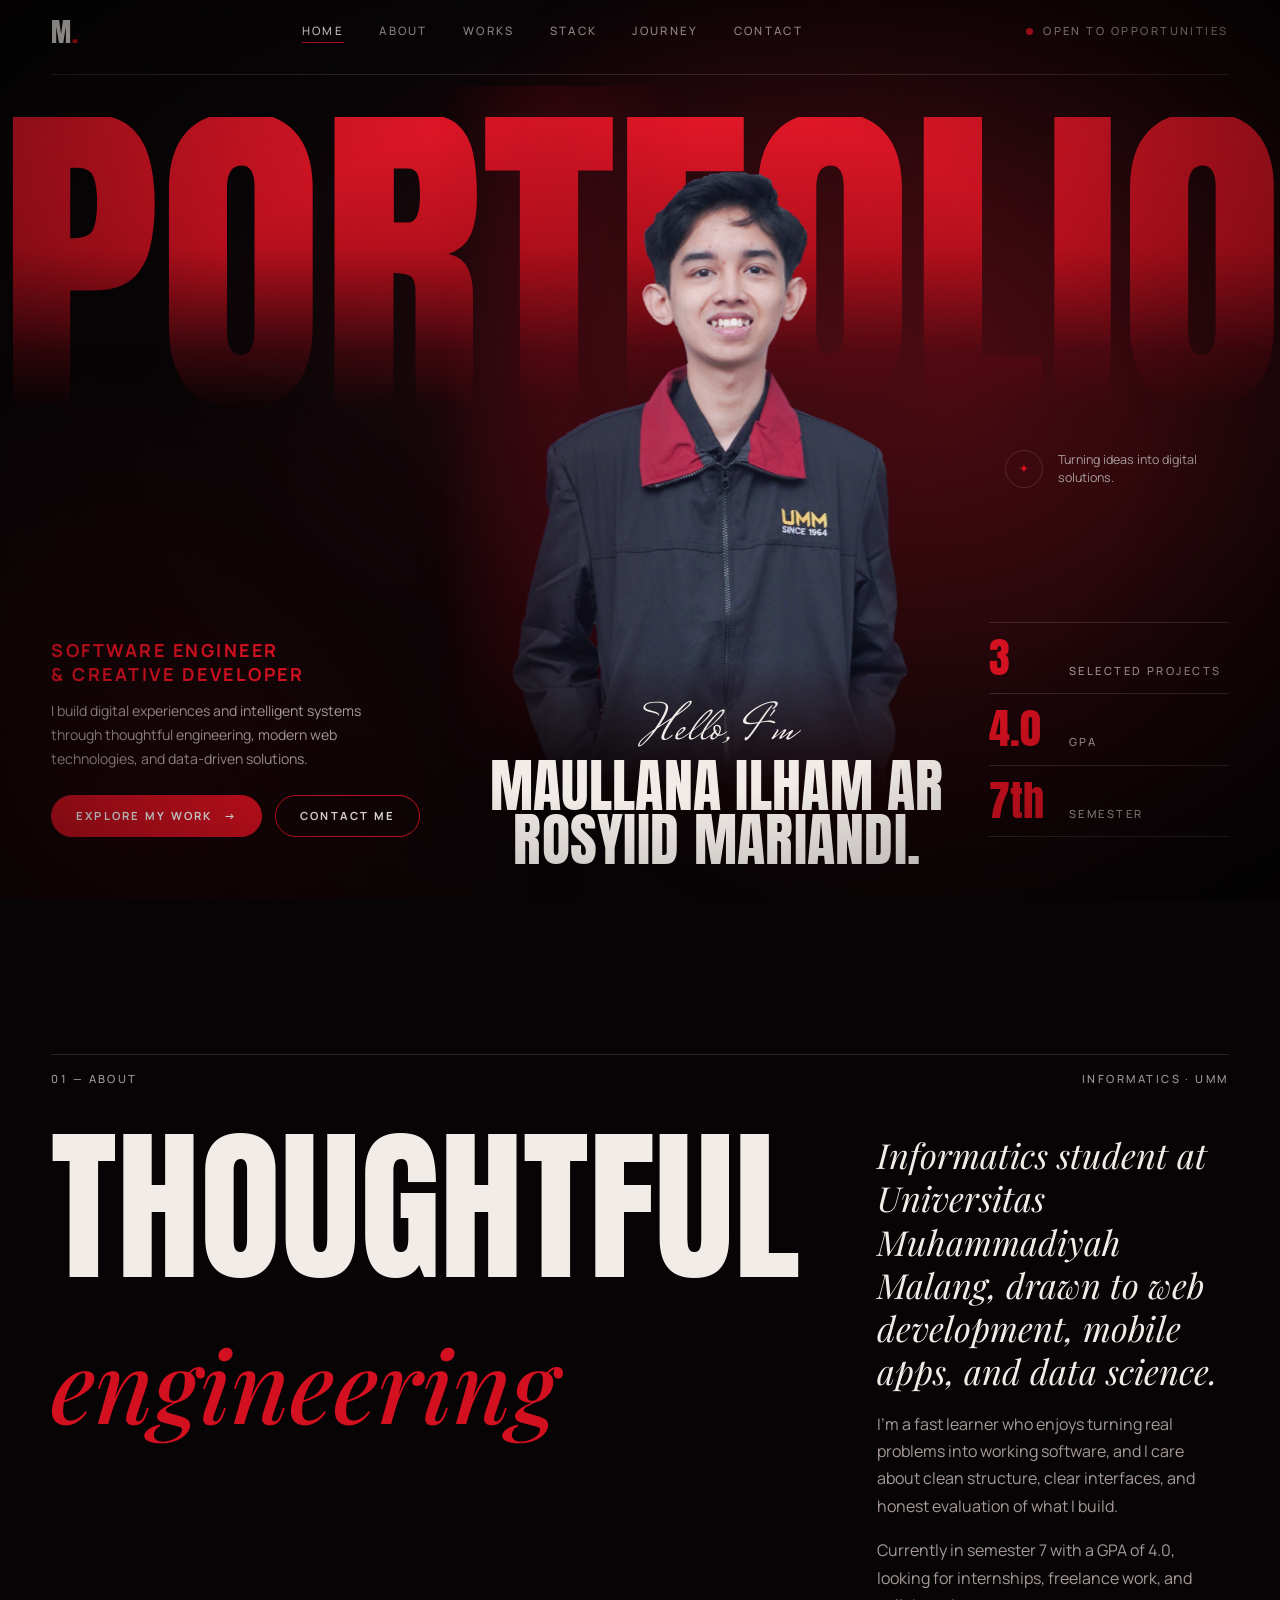
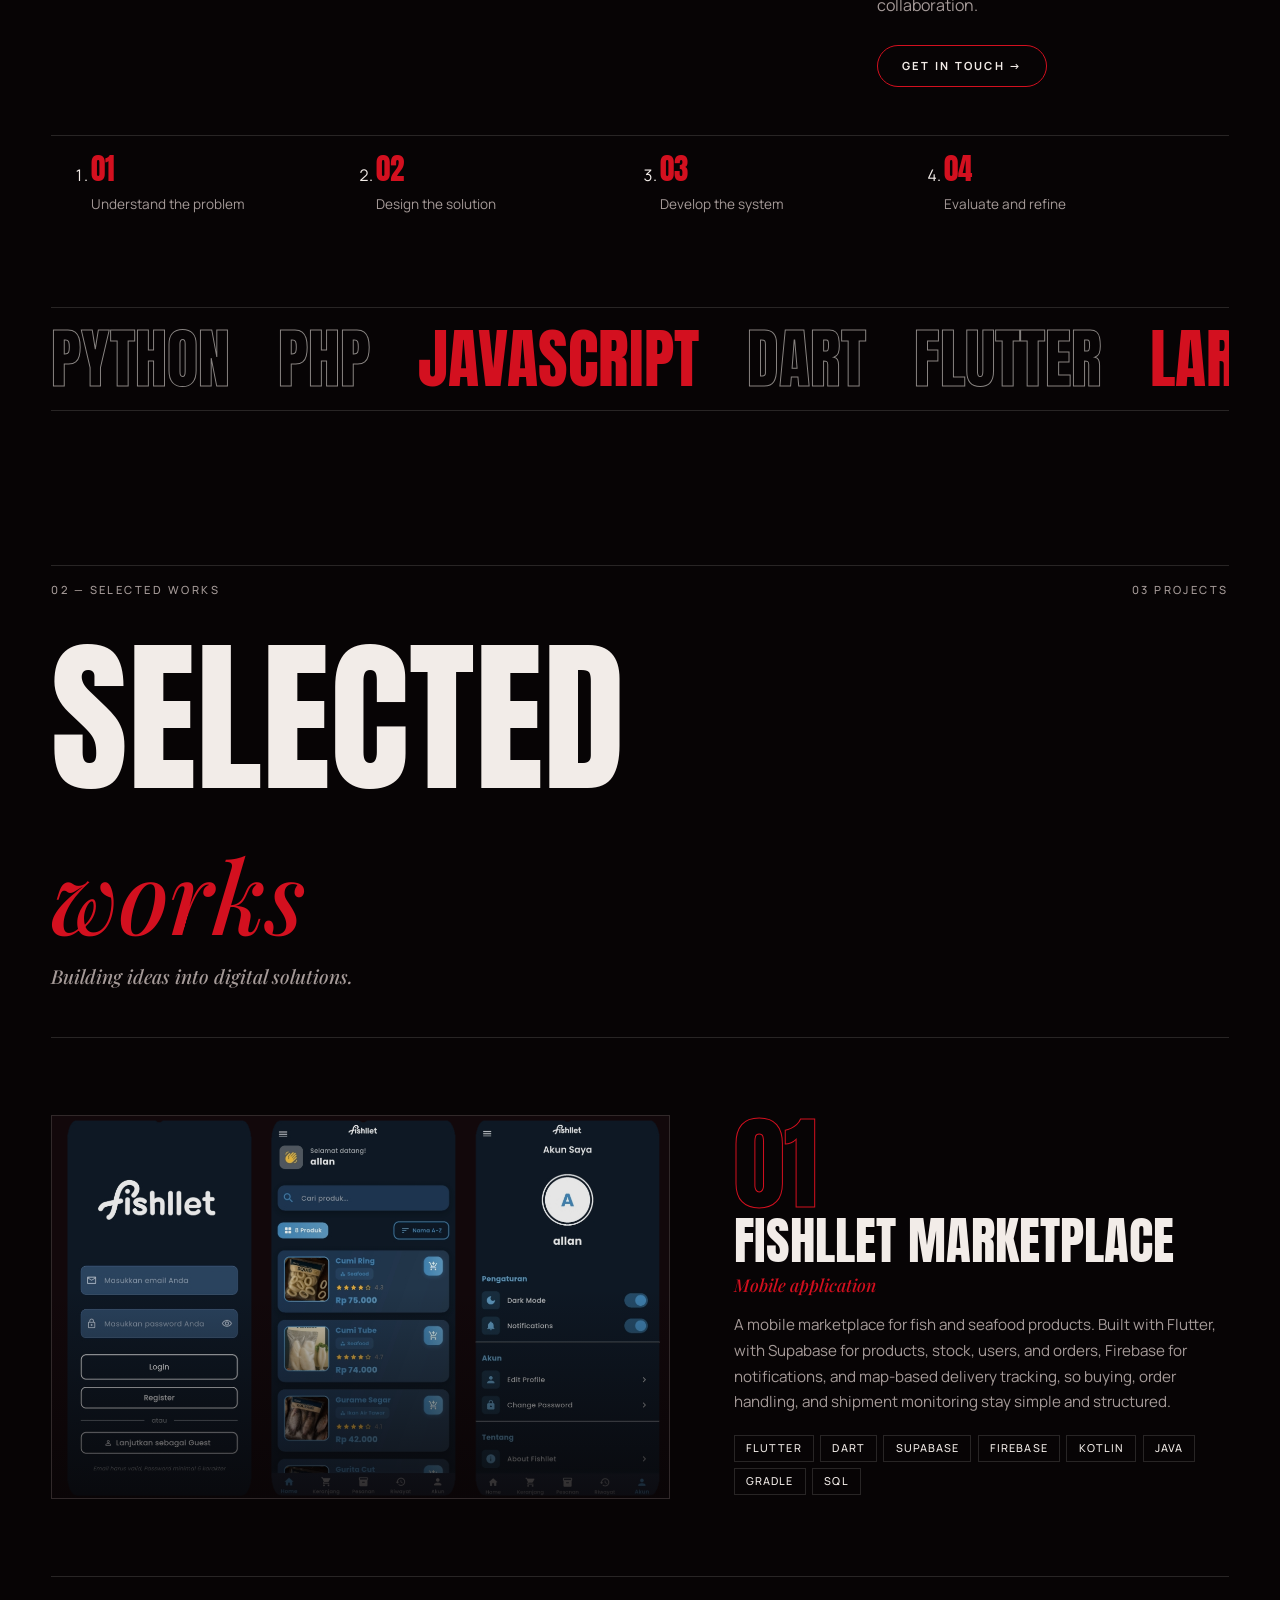
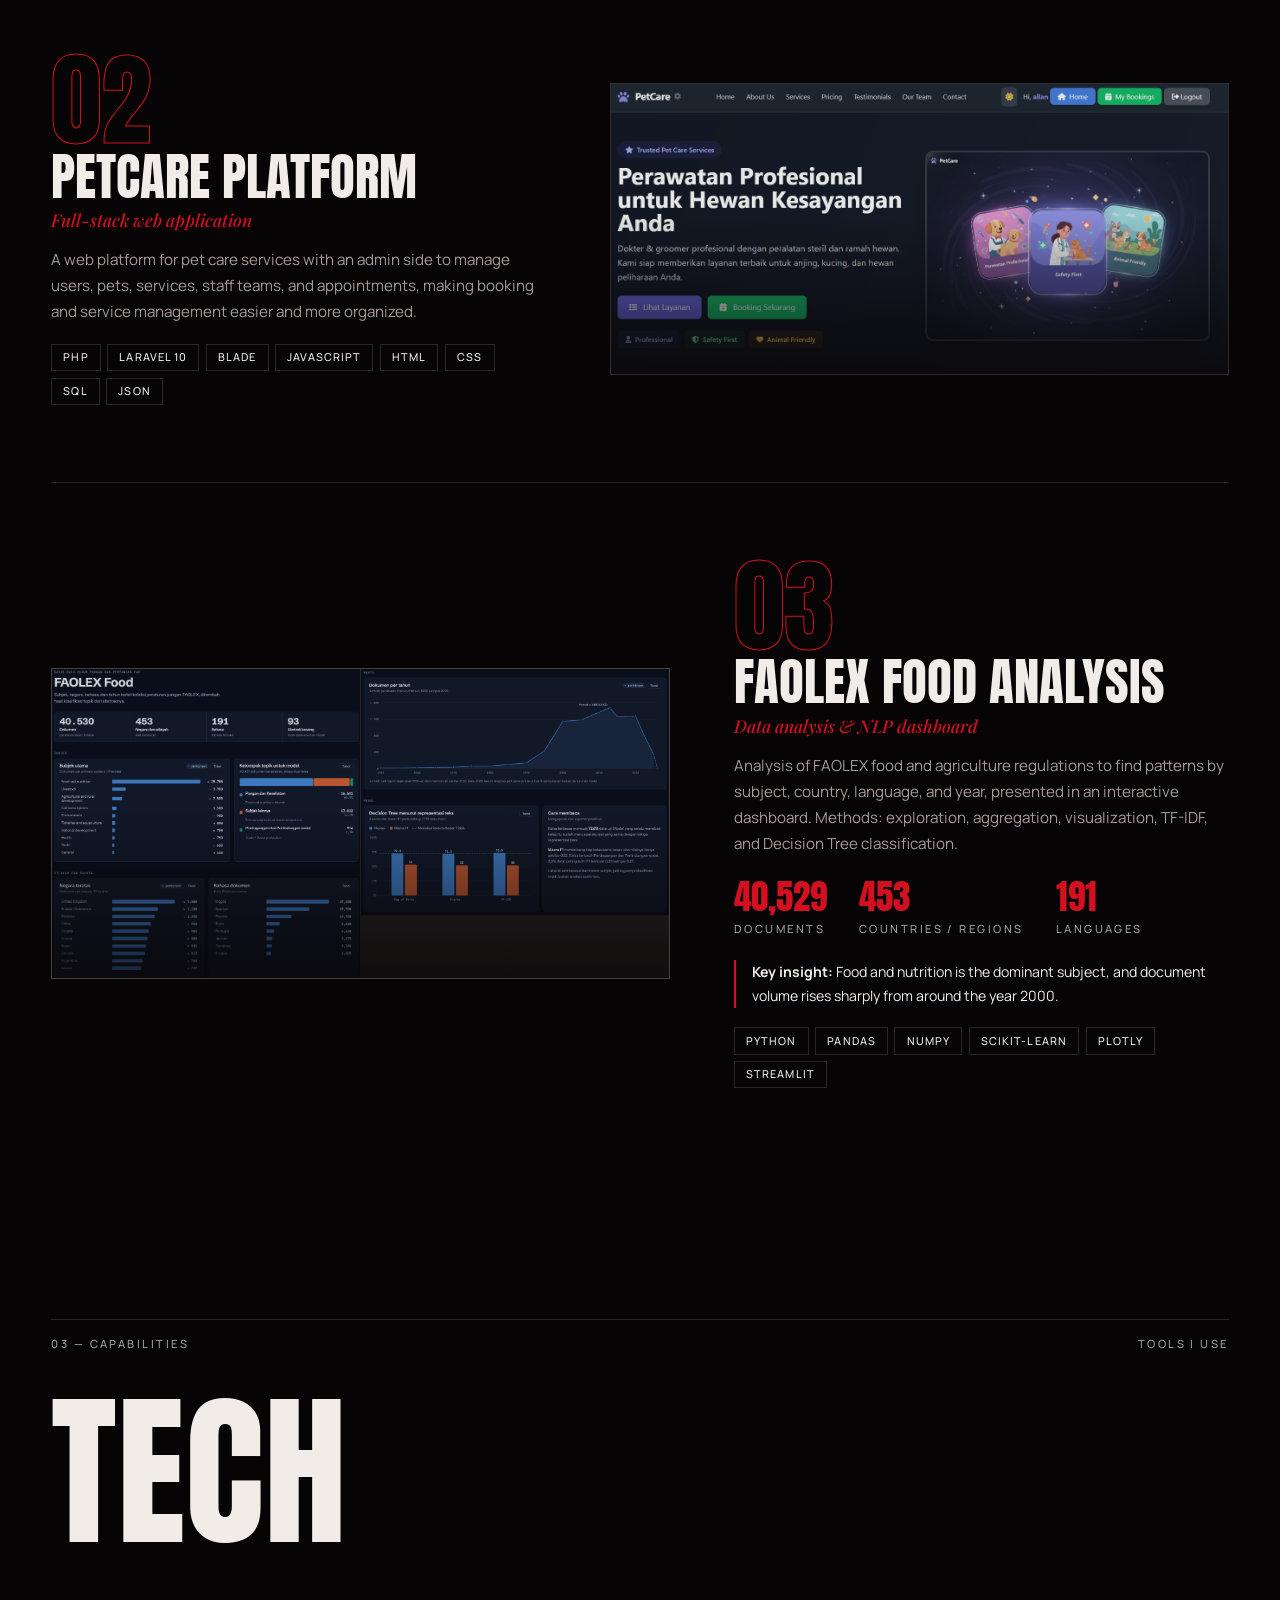
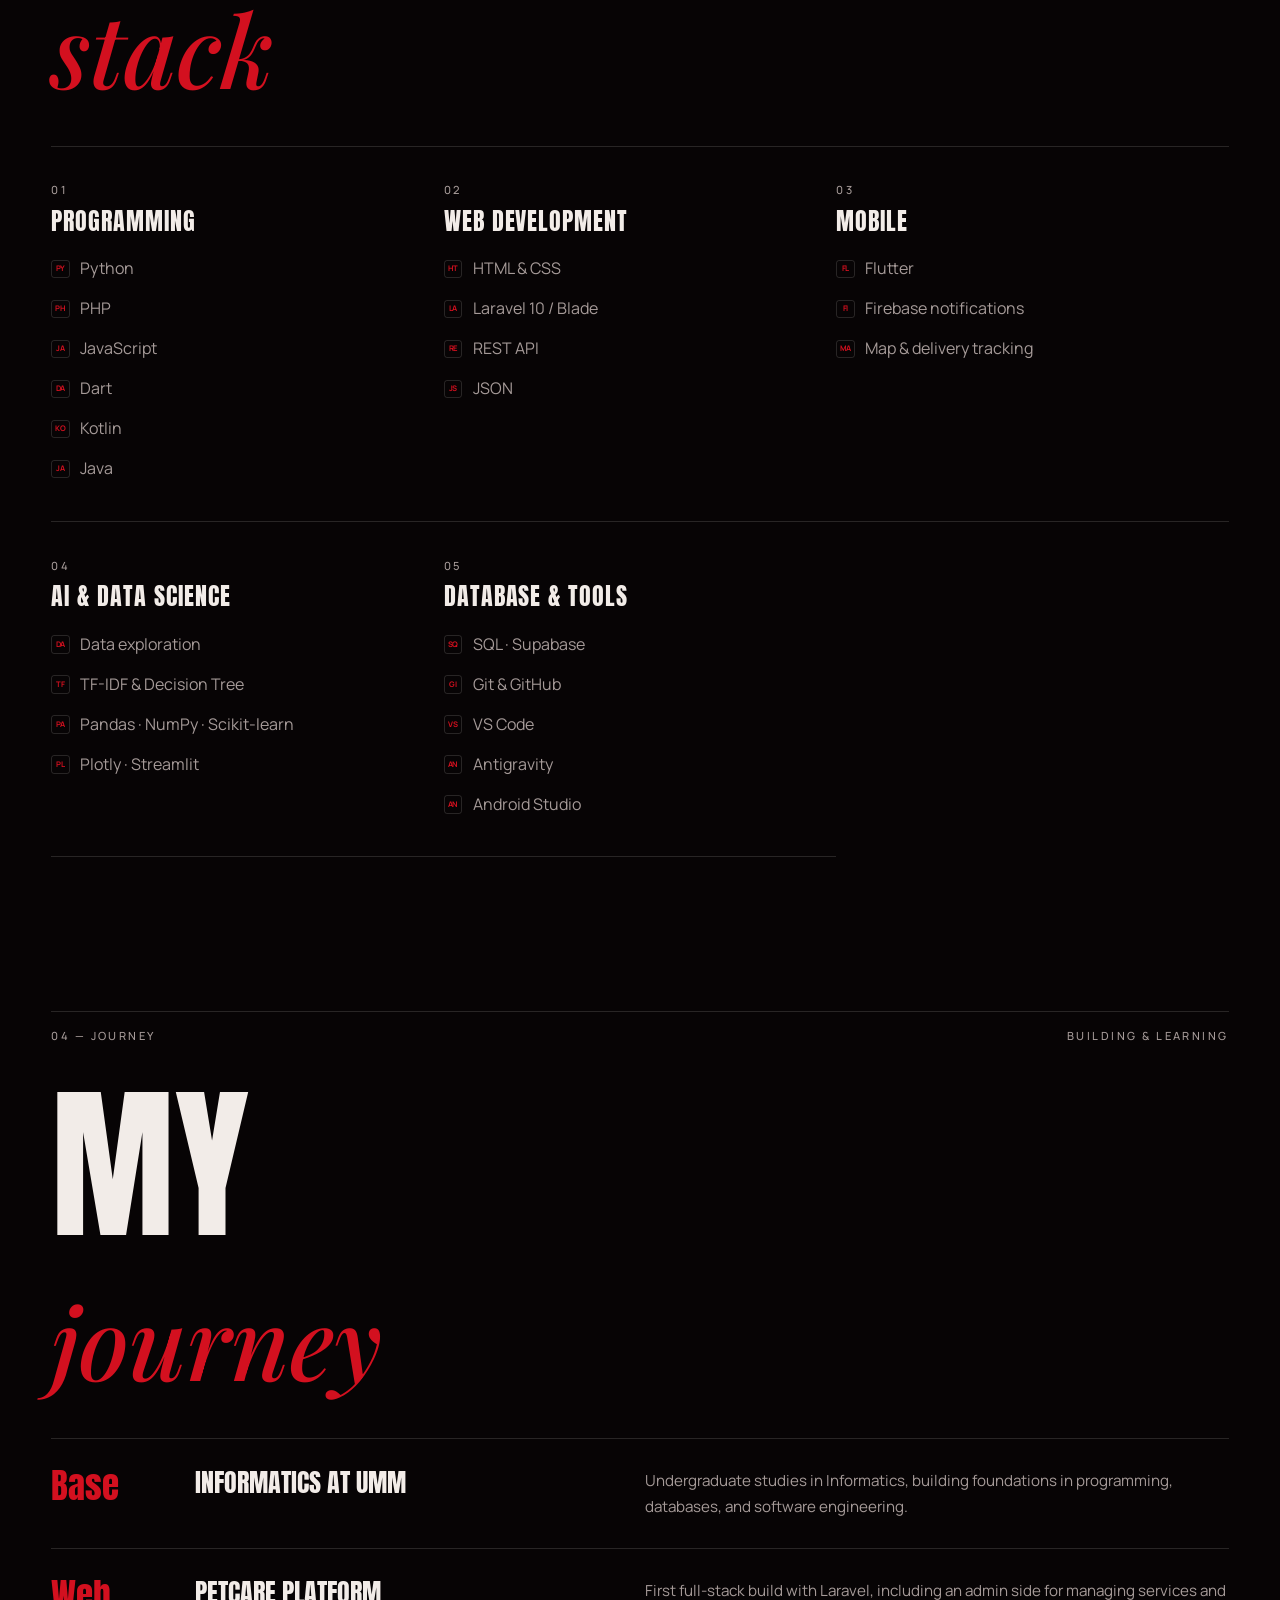
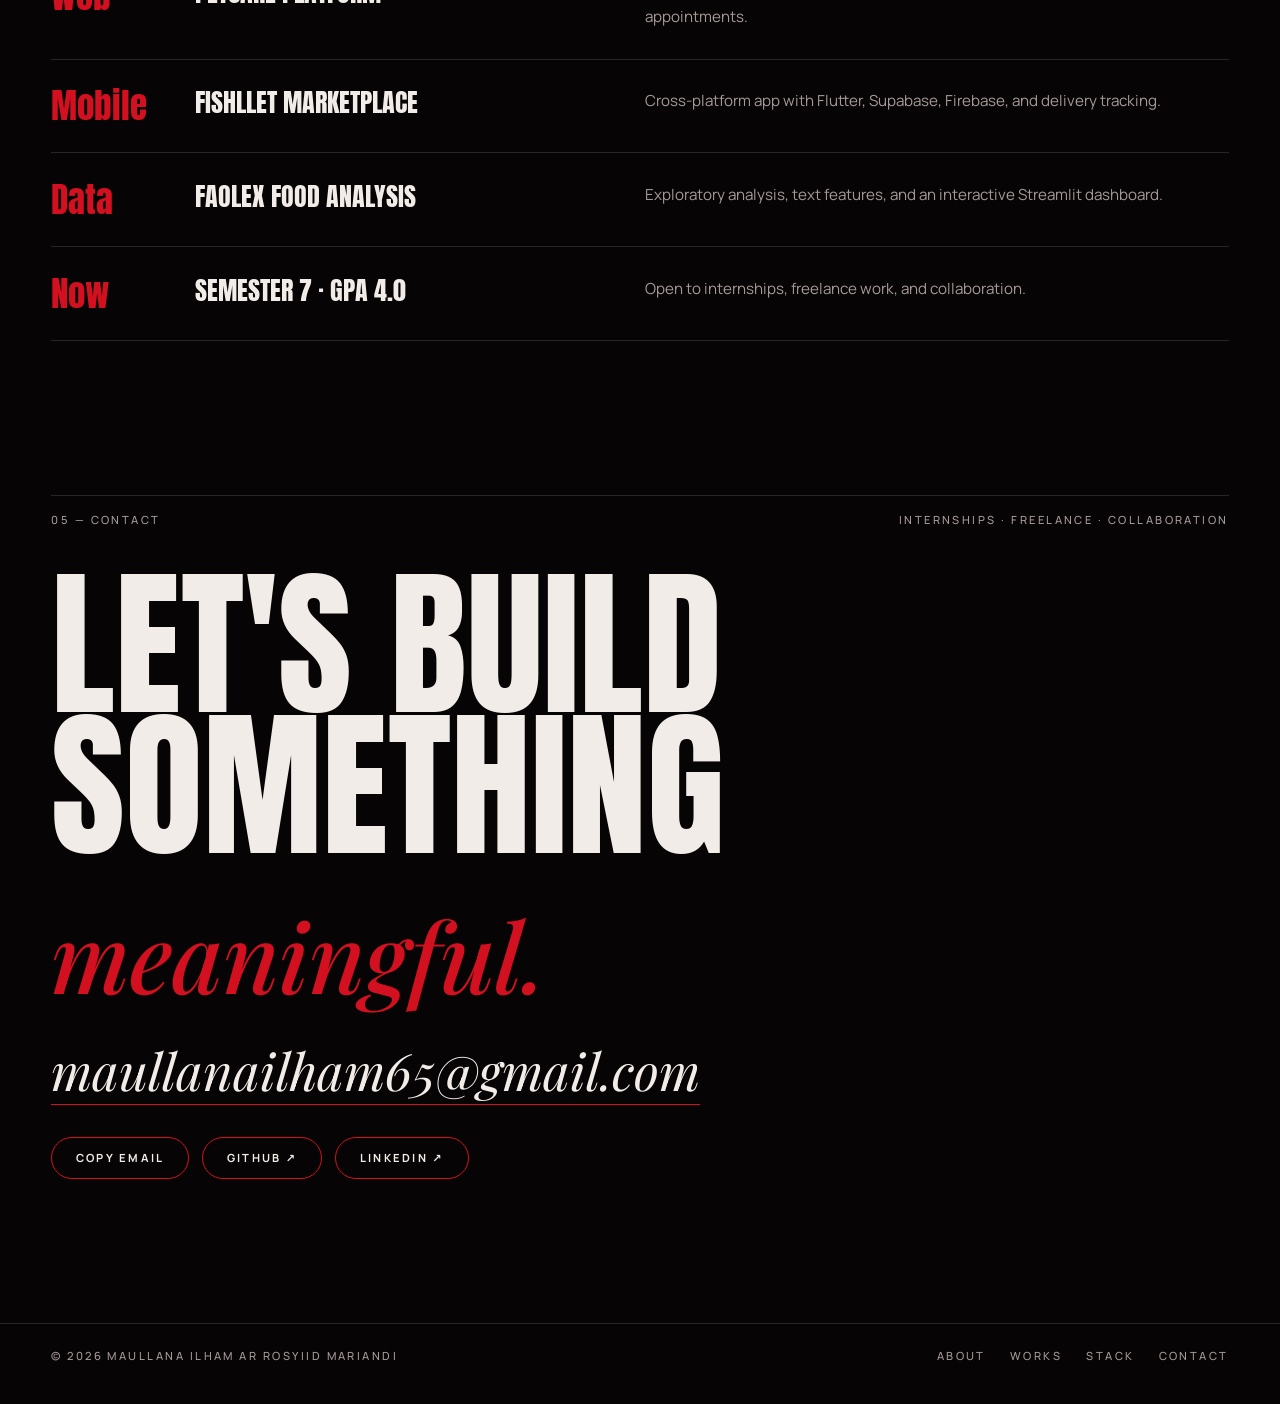
==== index.html @ e77be07a "Initial portfolio website" ====
<!DOCTYPE html>
<html lang="en">
<head>
<meta charset="utf-8">
<meta name="viewport" content="width=device-width, initial-scale=1, viewport-fit=cover">
<title>Maullana Ilham Ar Rosyiid Mariandi — Software Engineer & Creative Developer</title>
<meta name="description" content="Portfolio of Maullana Ilham Ar Rosyiid Mariandi: Informatics student focused on web development, mobile apps, and data science.">
<meta name="theme-color" content="#070405">
<meta property="og:title" content="Maullana Ilham Ar Rosyiid Mariandi — Software Engineer & Creative Developer">
<meta property="og:description" content="Building digital experiences and intelligent systems through thoughtful engineering.">
<meta property="og:type" content="website">
<script>
  document.documentElement.classList.add('js');
</script>
<link rel="preconnect" href="https://fonts.googleapis.com">
<link rel="preconnect" href="https://fonts.gstatic.com" crossorigin>
<link href="https://fonts.googleapis.com/css2?family=Anton&family=Manrope:wght@300;400;500;700&family=Mrs+Saint+Delafield&family=Playfair+Display:ital,wght@1,500&display=swap" rel="stylesheet">
<style>
:root{
  --bg:#070405; --bg2:#12080b; --ink:#F2ECE8; --muted:#A59A98; --line:rgba(242,236,232,.14);
  --red:#D3101F; --red2:#8E0B18; --wine:#2A0A10; --glow:rgba(211,16,31,.28);
  --display:"Anton","Impact",sans-serif; --script:"Mrs Saint Delafield","Brush Script MT",cursive;
  --serif:"Playfair Display",Georgia,serif; --sans:"Manrope","Segoe UI",system-ui,sans-serif;
  --pad:clamp(1.25rem,4vw,3.5rem);
}
*,*::before,*::after{box-sizing:border-box}
html{scroll-behavior:smooth;scroll-padding-top:5rem;background:var(--bg)}
body{margin:0;background:var(--bg);color:var(--ink);font:400 1rem/1.7 var(--sans);overflow-x:hidden;-webkit-font-smoothing:antialiased}
a{color:inherit;text-decoration:none}
img{max-width:100%;display:block}
ul{list-style:none;margin:0;padding:0}
h1,h2,h3,p,dl,dd,figure{margin:0}
:focus-visible{outline:2px solid var(--red);outline-offset:4px}
.skip{position:absolute;left:-999px;top:0;background:var(--red);color:#fff;padding:.6rem 1rem;z-index:100}
.skip:focus{left:0}
.label{font:500 .7rem/1.4 var(--sans);letter-spacing:.22em;text-transform:uppercase;color:var(--muted)}
.red{color:var(--red)}

/* grain + vignette */
.grain{position:fixed;inset:0;z-index:60;pointer-events:none;opacity:.09;mix-blend-mode:overlay;
  background-image:url("data:image/svg+xml;utf8,<svg xmlns='http://www.w3.org/2000/svg' width='180' height='180'><filter id='n'><feTurbulence type='fractalNoise' baseFrequency='.85' numOctaves='2' stitchTiles='stitch'/></filter><rect width='100%' height='100%' filter='url(%23n)'/></svg>")}
.vignette{position:fixed;inset:0;z-index:59;pointer-events:none;background:radial-gradient(ellipse at center,transparent 55%,rgba(0,0,0,.55))}
.progress{position:fixed;top:0;left:0;right:0;height:2px;background:var(--red);transform:scaleX(0);transform-origin:0 50%;z-index:70}

/* cinematic preloader */
.loader{position:fixed;inset:0;z-index:90;display:flex;align-items:center;justify-content:center;overflow:hidden;background:#050304;color:var(--ink);transition:clip-path .9s cubic-bezier(.76,0,.24,1),visibility 0s linear .9s}
.loader::before{content:"";position:absolute;inset:0;background:radial-gradient(circle at 70% 42%,rgba(211,16,31,.16),transparent 34%),linear-gradient(115deg,transparent 0 48%,rgba(255,255,255,.025) 50%,transparent 52%);pointer-events:none}
.loader::after{content:"";position:absolute;inset:0;opacity:.08;pointer-events:none;background-image:url("data:image/svg+xml;utf8,<svg xmlns='http://www.w3.org/2000/svg' width='180' height='180'><filter id='n'><feTurbulence type='fractalNoise' baseFrequency='.85' numOctaves='2' stitchTiles='stitch'/></filter><rect width='100%' height='100%' filter='url(%23n)'/></svg>")}
.loader-inner{position:relative;z-index:1;width:min(78vw,54rem);padding:2rem 0}
.loader-top,.loader-meta{display:flex;align-items:center;justify-content:space-between;gap:1rem;color:var(--muted);font:500 .65rem/1.4 var(--sans);letter-spacing:.2em;text-transform:uppercase}
.loader-mark{margin:clamp(2rem,8vh,6rem) 0 3rem;text-align:left;font:400 clamp(4.5rem,15vw,12rem)/.78 var(--display);letter-spacing:-.02em;color:var(--ink);text-transform:uppercase}
.loader-mark .loader-to{display:block;font-size:.72em;line-height:.8;letter-spacing:-.02em}
.loader-mark em{display:block;margin-left:0;text-align:left;font:italic 500 clamp(1rem,2.5vw,1.8rem)/1 var(--serif);letter-spacing:.08em;color:var(--red);text-transform:none}
.loader-line{height:1px;background:rgba(242,236,232,.2);position:relative;overflow:hidden}
.loader-line i{display:block;width:0;height:100%;background:var(--red);box-shadow:0 0 1rem rgba(211,16,31,.8);transition:width .12s linear}
.loader-percent{display:block;margin:.6rem 0 1.8rem;text-align:right;font:400 clamp(2.2rem,6vw,4.5rem)/1 var(--display);color:var(--red);font-variant-numeric:tabular-nums}
.loader.done{clip-path:inset(0 0 100% 0);visibility:hidden}
html:not(.js) .loader{display:none}
@media (prefers-reduced-motion:reduce){
  .loader{transition:none}
  .loader.done{display:none}
}

/* cursor */
.cursor{position:fixed;left:0;top:0;width:12px;height:12px;border-radius:50%;background:var(--red);pointer-events:none;z-index:80;transform:translate(-50%,-50%);transition:width .25s,height .25s,background .25s,opacity .2s;opacity:0;mix-blend-mode:screen}
.cursor.on{opacity:1}.cursor.big{width:54px;height:54px;background:rgba(211,16,31,.35)}

/* nav */
header.top{position:fixed;inset:0 0 auto 0;z-index:50;transition:background .4s,backdrop-filter .4s,border-color .4s;border-bottom:1px solid transparent;padding-top:env(safe-area-inset-top,0)}
header.top.solid{background:rgba(7,4,5,.82);backdrop-filter:blur(14px);-webkit-backdrop-filter:blur(14px);border-color:var(--line)}
.bar{display:flex;align-items:center;justify-content:space-between;gap:1rem;padding:1.1rem var(--pad)}
.logo{font:400 1.7rem/1 var(--display);letter-spacing:.02em}.logo b{color:var(--red);font-weight:400}
.links{display:flex;gap:2.2rem}
.links a{font:500 .72rem/1 var(--sans);letter-spacing:.2em;text-transform:uppercase;color:var(--muted);transition:color .25s;position:relative;padding:.4rem 0}
.links a::after{content:"";position:absolute;left:0;right:0;bottom:0;height:1px;background:var(--red);transform:scaleX(0);transform-origin:left;transition:transform .3s}
.links a:hover,.links a.act{color:var(--ink)}.links a:hover::after,.links a.act::after{transform:scaleX(1)}
.status{display:flex;align-items:center;gap:.6rem}
.dot{width:7px;height:7px;border-radius:50%;background:var(--red);box-shadow:0 0 0 0 var(--glow);animation:ping 2s infinite}
@keyframes ping{70%{box-shadow:0 0 0 10px transparent}100%{box-shadow:0 0 0 0 transparent}}
.burger{display:none;background:none;border:1px solid var(--line);color:var(--ink);width:2.75rem;height:2.75rem;border-radius:50%;cursor:pointer;font:500 .65rem var(--sans);letter-spacing:.1em}

/* hero */
.hero{position:relative;min-height:100svh;overflow:hidden;background:radial-gradient(ellipse 70% 60% at 62% 38%,var(--wine),transparent 70%),var(--bg);isolation:isolate}
.hero::before{content:"";position:absolute;inset:-12%;z-index:-1;background:radial-gradient(circle at 70% 45%,rgba(211,16,31,.22),transparent 45%);transform:translate3d(calc(var(--mx,0px)*-.18),calc(var(--my,0px)*-.18),0);transition:transform .8s cubic-bezier(.2,.7,.2,1);will-change:transform}
.hero::after{content:"";position:absolute;inset:-20%;z-index:-1;background:radial-gradient(circle at 20% 80%,rgba(211,16,31,.1),transparent 28%);animation:ambient 14s ease-in-out infinite alternate;pointer-events:none}
@keyframes ambient{from{transform:translate3d(-2%,2%,0) scale(1)}to{transform:translate3d(4%,-3%,0) scale(1.08)}}
.hero-particles{position:absolute;inset:0;z-index:0;overflow:hidden;pointer-events:none}
.hero-particles i{position:absolute;width:3px;height:3px;border-radius:50%;background:var(--red);box-shadow:0 0 12px rgba(211,16,31,.8);opacity:0;animation:float-particle var(--duration,8s) ease-in-out infinite;animation-delay:var(--delay,0s);left:var(--left);top:var(--top)}
@keyframes float-particle{0%,100%{opacity:0;transform:translate3d(0,18px,0) scale(.7)}30%,70%{opacity:.55}50%{transform:translate3d(var(--drift,12px),-32px,0) scale(1)}}
.giant{position:absolute;left:50%;top:clamp(5.5rem,13vh,9rem);transform:translate3d(calc(-50% + var(--mx,0px)),calc(var(--sy,0px) + var(--my,0px)),0);width:100%;text-align:center;
  font:400 clamp(5.5rem,26.5vw,30rem)/.86 var(--display);letter-spacing:-.005em;white-space:nowrap;user-select:none;
  background:linear-gradient(180deg,#E01626 0%,#B30F1C 45%,rgba(90,8,16,.55) 80%,rgba(40,4,8,0) 100%);-webkit-background-clip:text;background-clip:text;color:transparent;will-change:transform}
.rule{position:absolute;left:var(--pad);right:var(--pad);top:4.6rem;height:1px;background:var(--line)}
.photo{position:absolute;z-index:1;bottom:7rem;left:56%;transform:translate3d(calc(-50% + var(--mx,0px)*.65),calc(var(--py,0px) + var(--my,0px)*.65),0);height:min(78svh,60vw);aspect-ratio:4/5;will-change:transform;
  -webkit-mask-image:linear-gradient(to top,transparent 0,#000 18%),linear-gradient(to right,transparent 0,#000 22%,#000 78%,transparent 100%);
  -webkit-mask-composite:source-in;mask-image:linear-gradient(to top,transparent 0,#000 18%),linear-gradient(to right,transparent 0,#000 22%,#000 78%,transparent 100%);mask-composite:intersect}
.photo img{width:100%;height:100%;object-fit:cover;object-position:center top;filter:contrast(1.08) saturate(.9) brightness(.92)}
.photo .ph{display:none;position:absolute;inset:0;place-items:end center;font:400 22rem/.8 var(--display);color:rgba(211,16,31,.35)}
.photo.none img{display:none}.photo.none .ph{display:grid}
.photo::after{content:"";position:absolute;inset:0;background:linear-gradient(90deg,rgba(142,11,24,.35),transparent 45%);mix-blend-mode:multiply;pointer-events:none}
.photo-caption{position:absolute;z-index:3;left:56%;bottom:2rem;transform:translateX(-50%);width:min(38rem,42vw);text-align:center}
.photo-caption .hello{margin:0}
.photo-caption .name{font-size:clamp(2rem,4.5vw,4.5rem);line-height:.95}
.copy{position:absolute;z-index:3;left:var(--pad);bottom:clamp(2.5rem,7vh,4.5rem);max-width:25rem}
.hello{font:400 clamp(2.4rem,4vw,3.6rem)/1 var(--script);color:var(--ink);margin-bottom:-.3rem}
.name{font:400 clamp(4.2rem,11vw,9.5rem)/.9 var(--display);text-transform:uppercase;letter-spacing:.005em}
.role{margin:1rem 0 .8rem;font:700 clamp(.95rem,1.4vw,1.15rem)/1.35 var(--sans);letter-spacing:.14em;text-transform:uppercase;color:var(--red)}
.lede{font-size:.88rem;color:var(--muted);max-width:22rem}
.cta{display:flex;flex-wrap:wrap;gap:.8rem;margin-top:1.5rem}
.btn{display:inline-flex;align-items:center;gap:.7rem;padding:.9rem 1.5rem;border:1px solid var(--red);font:700 .7rem/1 var(--sans);letter-spacing:.2em;text-transform:uppercase;border-radius:999px;transition:background .3s,color .3s,box-shadow .3s;will-change:transform}
.btn.fill{background:var(--red);color:#fff}.btn:hover{box-shadow:0 0 2rem var(--glow)}.btn.ghost:hover{background:var(--red)}
.stats{position:absolute;z-index:3;right:var(--pad);bottom:clamp(2.5rem,7vh,4.5rem);width:min(15rem,22vw)}
.stats li{display:flex;align-items:baseline;gap:1rem;padding:.9rem 0;border-top:1px solid var(--line)}
.stats li:last-child{border-bottom:1px solid var(--line)}
.stats b{font:400 2.6rem/1 var(--display);color:var(--red);min-width:4rem}
.spark{position:absolute;z-index:3;right:var(--pad);top:50%;width:min(14rem,22vw);display:flex;gap:.9rem;align-items:center;font-size:.78rem;color:var(--muted);line-height:1.45}
.spark i{flex:0 0 2.4rem;height:2.4rem;border:1px solid var(--line);border-radius:50%;display:grid;place-items:center;color:var(--red);font-style:normal}
.scroll{position:absolute;z-index:3;left:50%;bottom:1.1rem;transform:translateX(-50%);display:flex;flex-direction:column;align-items:center;gap:.5rem}
.scroll span{width:1px;height:2.2rem;background:linear-gradient(var(--red),transparent);animation:drop 2s ease-in-out infinite;transform-origin:top}
@keyframes drop{0%{transform:scaleY(0)}50%{transform:scaleY(1)}100%{transform:scaleY(1);opacity:0}}

.fade{opacity:0}body.ready .fade{animation:fadein 1.4s .3s ease forwards}@keyframes fadein{to{opacity:1}}
/* intro entrance */
.in{opacity:0;transform:translateY(24px)}
body.ready .in{animation:rise .9s cubic-bezier(.2,.7,.2,1) forwards;animation-delay:calc(var(--d,0)*.12s + .15s)}
@keyframes rise{to{opacity:1;transform:none}}
body.ready .giant{animation:giant 1.4s cubic-bezier(.2,.7,.2,1) both}
@keyframes giant{from{opacity:0;letter-spacing:.06em}to{opacity:1}}
.rv{opacity:0;transform:translateY(32px);transition:opacity .9s,transform .9s cubic-bezier(.2,.7,.2,1);transition-delay:calc(var(--d,0)*.1s)}
.rv.show{opacity:1;transform:none}

/* sections */
section{position:relative}
.wrap{padding:0 var(--pad);max-width:96rem;margin:0 auto}
.sec{padding:clamp(5rem,12vw,10rem) 0 0}
.head{display:flex;justify-content:space-between;align-items:end;gap:1rem;border-top:1px solid var(--line);padding-top:1rem;margin-bottom:3rem}
.huge{font:400 clamp(3.6rem,13vw,12rem)/.88 var(--display);text-transform:uppercase}
.huge em{font:italic 500 .6em/1 var(--serif);text-transform:none;color:var(--red)}

.about{display:grid;grid-template-columns:1fr 1.1fr;gap:clamp(2rem,6vw,6rem);align-items:start}
.about .big{font:400 clamp(1.5rem,2.7vw,2.4rem)/1.25 var(--serif);font-style:italic;color:var(--ink)}
.about p+p{margin-top:1.1rem;color:var(--muted)}
.process{display:grid;grid-template-columns:repeat(4,1fr);gap:0;margin-top:3rem;border-top:1px solid var(--line)}
.process li{padding:1.2rem 1rem 0 0}.process b{font:400 1.8rem/1 var(--display);color:var(--red);display:block;margin-bottom:.4rem}
.process span{font-size:.85rem;color:var(--muted)}
.ticker{overflow:hidden;margin-top:clamp(3rem,7vw,6rem);border-block:1px solid var(--line);padding:1.2rem 0}
.ticker div{display:flex;gap:3rem;width:max-content;animation:tick 40s linear infinite}
.ticker span{font:400 clamp(2rem,5vw,4rem)/1 var(--display);text-transform:uppercase;color:transparent;-webkit-text-stroke:1px rgba(242,236,232,.55);white-space:nowrap}
.ticker span:nth-child(3n){color:var(--red);-webkit-text-stroke:0}
@keyframes tick{to{transform:translateX(-50%)}}

.work{display:grid;grid-template-columns:1.25fr 1fr;gap:clamp(1.5rem,5vw,5rem);align-items:center;padding:clamp(2.5rem,6vw,5rem) 0;border-top:1px solid var(--line)}
.work:nth-child(even) .shot{order:2}
.work:nth-child(even){grid-template-columns:1fr 1.25fr}
.work:nth-child(even) .shot{grid-column:2}.work:nth-child(even) .info{grid-column:1;grid-row:1}
.shot{position:relative;overflow:hidden;background:var(--bg2);border:1px solid var(--line)}
.shot img{width:100%;height:auto;transition:transform .9s cubic-bezier(.2,.7,.2,1),filter .5s;filter:saturate(.85) brightness(.9)}
.shot::before{content:"VIEW PROJECT";position:absolute;inset:1rem;z-index:1;display:grid;place-items:center;border:1px solid rgba(242,236,232,.45);color:#fff;font:700 .65rem/1 var(--sans);letter-spacing:.2em;opacity:0;transform:scale(.96);transition:opacity .4s,transform .5s;pointer-events:none}
.shot::after{content:"";position:absolute;inset:0;background:linear-gradient(180deg,transparent 45%,rgba(7,4,5,.72));pointer-events:none;transition:opacity .4s}
.work:hover .shot img{transform:scale(1.045);filter:none}.work:hover .shot::after{opacity:0}
.work:hover .shot::before,.work:focus-within .shot::before{opacity:1;transform:scale(1)}
.work:hover .info,.work:focus-within .info{transform:translateY(-4px)}
.work:focus-visible{outline:1px solid var(--red);outline-offset:1rem}
.work .info{transition:transform .5s cubic-bezier(.2,.7,.2,1)}
.shot.duo{display:grid;grid-template-columns:repeat(2,minmax(0,1fr));gap:1px;background:var(--line)}
.shot.duo img{display:block;width:100%;height:auto}
.num{font:400 clamp(4rem,8vw,7rem)/.9 var(--display);color:transparent;-webkit-text-stroke:1px var(--red)}
.work h3{font:400 clamp(2rem,4vw,3.4rem)/1 var(--display);text-transform:uppercase;margin:.3rem 0 .4rem}
.work .cat{font:italic 500 1.1rem var(--serif);color:var(--red);margin-bottom:1rem}
.work p.d{color:var(--muted);font-size:.95rem;max-width:32rem}
.chips{display:flex;flex-wrap:wrap;gap:.4rem;margin-top:1.2rem}
.chips li{font:500 .68rem/1 var(--sans);letter-spacing:.1em;text-transform:uppercase;padding:.45rem .7rem;border:1px solid var(--line);color:var(--ink);transition:border-color .25s,color .25s}
.chips li:hover{border-color:var(--red);color:var(--red)}
.metrics{display:flex;gap:2rem;margin-top:1.4rem;flex-wrap:wrap}
.metrics b{display:block;font:400 2.2rem/1 var(--display);color:var(--red);font-variant-numeric:tabular-nums}
.insight{margin-top:1.2rem;padding-left:1rem;border-left:2px solid var(--red);font-size:.88rem;color:var(--ink)}
.plinks{display:flex;gap:1.4rem;margin-top:1.4rem}
.plinks a{font:700 .7rem/1 var(--sans);letter-spacing:.2em;text-transform:uppercase;border-bottom:1px solid var(--red);padding-bottom:.35rem}

.stack{display:grid;grid-template-columns:repeat(3,1fr);border-top:1px solid var(--line)}
.stack>div{padding:1.8rem 1.5rem 2rem 0;border-bottom:1px solid var(--line)}
.stack h3{font:400 1.5rem/1 var(--display);text-transform:uppercase;letter-spacing:.04em;margin:.4rem 0 1rem}
.stack li{padding:.25rem 0;color:var(--muted);transition:color .25s,padding .25s}
.stack li:hover{color:var(--ink);padding-left:.5rem}
.stack-item{display:flex;align-items:center;gap:.65rem;min-height:2rem}
.stack-icon{width:1.15rem;height:1.15rem;object-fit:contain;flex:0 0 1.15rem;filter:grayscale(1) brightness(1.8);transition:filter .25s,transform .25s}
.stack li:hover .stack-icon{filter:none;transform:scale(1.12)}
.stack-fallback{display:none;place-items:center;width:1.15rem;height:1.15rem;flex:0 0 1.15rem;border:1px solid var(--line);border-radius:3px;color:var(--red);font:700 .48rem/1 var(--sans);letter-spacing:-.04em}
.stack-icon.is-missing{display:none}.stack-icon.is-missing+.stack-fallback{display:grid}

.journey{border-top:1px solid var(--line)}
.step{display:grid;grid-template-columns:7rem 1fr 1.4fr;gap:2rem;padding:1.8rem 0;border-bottom:1px solid var(--line);transition:background .3s,padding .3s}
.step:hover{background:linear-gradient(90deg,rgba(211,16,31,.1),transparent);padding-left:1rem}
.step b{font:400 2.2rem/1 var(--display);color:var(--red)}
.step h3{font:400 1.6rem/1.1 var(--display);text-transform:uppercase}
.step p{color:var(--muted);font-size:.95rem}

.contact{padding-bottom:2rem;text-align:left}
.contact .huge{font-size:clamp(3.4rem,12.5vw,11.5rem)}
.mail{display:inline-block;margin-top:2.5rem;font:400 clamp(1.4rem,4vw,3.2rem)/1.1 var(--serif);font-style:italic;border-bottom:1px solid var(--red);padding-bottom:.4rem;overflow-wrap:anywhere;transition:color .3s}
.mail:hover{color:var(--red)}
.crow{display:flex;flex-wrap:wrap;align-items:center;gap:.8rem;margin-top:2rem}
.btn.copy-b{background:none;color:var(--ink);cursor:pointer;font-family:var(--sans)}
.btn.copy-b:hover{background:var(--red)}
footer{margin-top:clamp(4rem,9vw,7rem);border-top:1px solid var(--line);padding:1.5rem 0 2.5rem}
.foot{display:flex;flex-wrap:wrap;justify-content:space-between;gap:1rem}
.foot nav{display:flex;gap:1.5rem;flex-wrap:wrap}
.foot a:hover{color:var(--red)}
.toast{position:fixed;left:50%;bottom:1.5rem;transform:translate(-50%,2rem);background:var(--red);color:#fff;padding:.7rem 1.2rem;font:700 .7rem var(--sans);letter-spacing:.15em;text-transform:uppercase;opacity:0;transition:.35s;z-index:85;pointer-events:none}
.toast.on{opacity:1;transform:translate(-50%,0)}

@media (max-width:1024px){
  .stats{width:12rem}.spark{display:none}
  .about{grid-template-columns:1fr}.stack{grid-template-columns:repeat(2,1fr)}
  .step{grid-template-columns:5rem 1fr}.step p{grid-column:2}
}
@media (max-width:820px){
  .links{position:fixed;inset:0;background:rgba(7,4,5,.97);flex-direction:column;align-items:flex-start;justify-content:center;padding:var(--pad);gap:1.4rem;opacity:0;visibility:hidden;transition:.35s;z-index:-1}
  .links a{font:400 3.4rem/1 var(--display);letter-spacing:.02em;color:var(--ink)}
  .links.open{opacity:1;visibility:visible}
  .burger{display:block;position:relative;z-index:2}.status .label{display:none}
  .hero{display:flex;flex-direction:column;min-height:100svh;padding-top:5.5rem}
  .rule{display:none}
  .giant{position:relative;left:auto;top:auto;transform:none;font-size:clamp(4rem,27vw,9rem);margin-top:1rem}
  .photo{position:relative;left:auto;bottom:auto;transform:none !important;height:auto;width:min(86%,24rem);aspect-ratio:4/5;margin:-1.5rem auto 0}
  .hero-particles{opacity:.45}
  .photo-caption{position:relative;left:auto;bottom:auto;transform:none;width:auto;padding:0 var(--pad);margin:.75rem auto 0}
  .photo-caption .name{font-size:clamp(2.4rem,12vw,5rem)}
  .copy{position:relative;left:auto;bottom:auto;max-width:none;padding:0 var(--pad);margin-top:2rem;z-index:4}
  .stats{position:relative;right:auto;bottom:auto;width:auto;display:grid;grid-template-columns:repeat(3,1fr);gap:.8rem;padding:2rem var(--pad) 3rem}
  .stats li{flex-direction:column;gap:.2rem;align-items:flex-start;border-top:1px solid var(--line);border-bottom:0}
  .stats li:last-child{border-bottom:0}.stats b{font-size:2.2rem;min-width:0}
  .scroll{display:none}
  .work,.work:nth-child(even){grid-template-columns:1fr}
  .work:nth-child(even) .shot,.work:nth-child(even) .info{grid-column:auto;grid-row:auto;order:0}
  .process{grid-template-columns:1fr 1fr}.stack{grid-template-columns:1fr}
  .shot.duo{grid-template-columns:1fr}
}
@media (hover:none),(pointer:coarse){.cursor{display:none}}
@media (hover:hover) and (pointer:fine){body.cur,body.cur a,body.cur button{cursor:none}}
@media (prefers-reduced-motion:reduce){
  html{scroll-behavior:auto}
  *,*::before,*::after{animation:none!important;transition:none!important}
  .in,.rv,.fade{opacity:1;transform:none}
  .hero-particles,.hero::after{display:none}
}
</style>
</head>
<body>
<a class="skip" href="#work">Skip to content</a>
<div class="loader" id="loader" aria-label="Loading portfolio">
  <div class="loader-inner">
    <div class="loader-top"><span>M. / PORTFOLIO</span><span>© <span id="loader-year"></span></span></div>
    <div class="loader-mark">WELCOME<span class="loader-to">TO</span><em>MY PORTFOLIO</em></div>
    <div class="loader-meta"><span id="loader-status">Initializing digital experience</span><span id="loader-index">01 — 04</span></div>
    <span class="loader-percent" id="loader-percent">0%</span>
    <div class="loader-line" aria-hidden="true"><i id="loader-bar"></i></div>
  </div>
</div>
<div class="grain" aria-hidden="true"></div><div class="vignette" aria-hidden="true"></div>
<div class="progress" id="progress" aria-hidden="true"></div>
<div class="cursor" id="cursor" aria-hidden="true"></div>
<div class="toast" id="toast" role="status" aria-live="polite">Email copied</div>

<header class="top" id="top">
  <div class="bar">
    <a class="logo" href="#home" aria-label="Maullana Ilham Ar Rosyiid Mariandi, back to top">M<b>.</b></a>
    <nav aria-label="Main">
      <div class="links" id="links">
        <a href="#home" class="act">Home</a><a href="#about">About</a><a href="#work">Works</a><a href="#stack">Stack</a><a href="#journey">Journey</a><a href="#contact">Contact</a>
      </div>
    </nav>
    <div class="status"><span class="dot" aria-hidden="true"></span><span class="label">Open to opportunities</span>
      <button class="burger" id="burger" type="button" aria-expanded="false" aria-controls="links" aria-label="Toggle menu">MENU</button></div>
  </div>
</header>

<main>
<section class="hero" id="home">
  <div class="rule" aria-hidden="true"></div>
  <div class="giant" id="giant" aria-hidden="true">PORTFOLIO</div>
  <div class="hero-particles" id="heroParticles" aria-hidden="true"></div>
  <figure class="photo fade" id="photo">
    <!-- Replace foto.jpg to change your profile photo -->
    <img src="foto.png" alt="Portrait of Maullana Ilham Ar Rosyiid Mariandi" fetchpriority="high" width="800" height="1000">
    <span class="ph" aria-hidden="true">M</span>
  </figure>
  <div class="photo-caption">
    <p class="hello in" style="--d:1">Hello, I'm</p>
    <h1 class="name in" style="--d:2">Maullana Ilham Ar Rosyiid Mariandi.</h1>
  </div>
  <div class="copy">
    <p class="role in" style="--d:3">Software Engineer<br>&amp; Creative Developer</p>
    <p class="lede in" style="--d:4">I build digital experiences and intelligent systems through thoughtful engineering, modern web technologies, and data-driven solutions.</p>
    <div class="cta in" style="--d:5">
      <a class="btn fill mag" href="#work">Explore my work <span aria-hidden="true">→</span></a>
      <a class="btn ghost mag" href="#contact">Contact me</a>
    </div>
  </div>
  <div class="spark in" style="--d:4"><i aria-hidden="true">✦</i><span>Turning ideas into digital solutions.</span></div>
  <ul class="stats in" style="--d:5" id="stats" aria-label="Quick facts"></ul>
</section>

<section class="sec" id="about"><div class="wrap">
  <div class="head rv"><span class="label">01 — About</span><span class="label">Informatics · UMM</span></div>
  <div class="about">
    <h2 class="huge rv">Thoughtful<br><em>engineering</em></h2>
    <div class="rv" style="--d:2">
      <p class="big">Informatics student at Universitas Muhammadiyah Malang, drawn to web development, mobile apps, and data science.</p>
      <p>I'm a fast learner who enjoys turning real problems into working software, and I care about clean structure, clear interfaces, and honest evaluation of what I build.</p>
      <p>Currently in semester 7 with a GPA of 4.0, looking for internships, freelance work, and collaboration.</p>
      <a class="btn ghost mag" style="margin-top:1.6rem" href="#contact">Get in touch →</a>
    </div>
  </div>
  <ol class="process rv" aria-label="Approach">
    <li><b>01</b><span>Understand the problem</span></li><li><b>02</b><span>Design the solution</span></li>
    <li><b>03</b><span>Develop the system</span></li><li><b>04</b><span>Evaluate and refine</span></li>
  </ol>
  <div class="ticker" aria-hidden="true"><div id="ticker"></div></div>
</div></section>

<section class="sec" id="work"><div class="wrap">
  <div class="head rv"><span class="label">02 — Selected Works</span><span class="label" id="count"></span></div>
  <h2 class="huge rv">Selected<br><em>works</em></h2>
  <p class="rv" style="color:var(--muted);margin:1.2rem 0 3rem;font:italic 500 1.2rem var(--serif)">Building ideas into digital solutions.</p>
  <div id="projects"></div>
</div></section>

<section class="sec" id="stack"><div class="wrap">
  <div class="head rv"><span class="label">03 — Capabilities</span><span class="label">Tools I use</span></div>
  <h2 class="huge rv" style="margin-bottom:3rem">Tech<br><em>stack</em></h2>
  <div class="stack" id="stackGrid"></div>
</div></section>

<section class="sec" id="journey"><div class="wrap">
  <div class="head rv"><span class="label">04 — Journey</span><span class="label">Building &amp; learning</span></div>
  <h2 class="huge rv" style="margin-bottom:3rem">My<br><em>journey</em></h2>
  <div class="journey" id="journeyList"></div>
</div></section>

<section class="sec contact" id="contact"><div class="wrap">
  <div class="head rv"><span class="label">05 — Contact</span><span class="label">Internships · Freelance · Collaboration</span></div>
  <h2 class="huge rv">Let's build<br>something<br><em>meaningful.</em></h2>
  <a class="mail rv" id="mail" href="mailto:maullanailham65@gmail.com">maullanailham65@gmail.com</a>
  <div class="crow rv">
    <button class="btn copy-b mag" id="copy" type="button">Copy email</button>
    <a class="btn ghost mag" href="https://github.com/maullanailhammm" target="_blank" rel="noopener noreferrer">GitHub ↗</a>
    <a class="btn ghost mag" href="https://www.linkedin.com/in/maullanailham/" target="_blank" rel="noopener noreferrer">LinkedIn ↗</a>
  </div>
</div></section>
</main>

<footer><div class="wrap foot">
  <span class="label">© <span id="year"></span> Maullana Ilham Ar Rosyiid Mariandi</span>
  <nav aria-label="Footer"><a class="label" href="#about">About</a><a class="label" href="#work">Works</a><a class="label" href="#stack">Stack</a><a class="label" href="#contact">Contact</a></nav>
</div></footer>

<script>
/* ===== EDITABLE CONTENT — update here, no need to touch the design ===== */
const DATA = {
  email: "maullanailham65@gmail.com",
  stats: [
    { value: 3, suffix: "", label: "Selected projects" },
    { value: "4.0", suffix: "", label: "GPA" },
    { value: 7, suffix: "th", label: "Semester" }
  ],
  skills: ["Python","PHP","JavaScript","Dart","Flutter","Laravel","Supabase","Firebase","Pandas","Scikit-learn","Streamlit","Plotly"],
  projects: [
    {
      name: "Fishllet Marketplace", category: "Mobile application",
      description: "A mobile marketplace for fish and seafood products. Built with Flutter, with Supabase for products, stock, users, and orders, Firebase for notifications, and map-based delivery tracking, so buying, order handling, and shipment monitoring stay simple and structured.",
      tech: ["Flutter","Dart","Supabase","Firebase","Kotlin","Java","Gradle","SQL"],
      images: [{ src: "fishllet.png", alt: "Fishllet marketplace app screens" }],
      demo: "", source: ""
    },
    {
      name: "PetCare Platform", category: "Full-stack web application",
      description: "A web platform for pet care services with an admin side to manage users, pets, services, staff teams, and appointments, making booking and service management easier and more organized.",
      tech: ["PHP","Laravel 10","Blade","JavaScript","HTML","CSS","SQL","JSON"],
      images: [{ src: "petcare.png", alt: "PetCare platform interface" }],
      demo: "", source: ""
    },
    {
      name: "FAOLEX Food Analysis", category: "Data analysis & NLP dashboard",
      description: "Analysis of FAOLEX food and agriculture regulations to find patterns by subject, country, language, and year, presented in an interactive dashboard. Methods: exploration, aggregation, visualization, TF-IDF, and Decision Tree classification.",
      tech: ["Python","Pandas","NumPy","Scikit-learn","Plotly","Streamlit"],
      metrics: [{ value: 40530, label: "Documents" },{ value: 453, label: "Countries / regions" },{ value: 191, label: "Languages" }],
      insight: "Food and nutrition is the dominant subject, and document volume rises sharply from around the year 2000.",
      images: [
        { src: "faolex-food-dashboard.png", alt: "FAOLEX Food dashboard overview" },
        { src: "fao lex-waktu-model.png", alt: "Document timeline and classification model evaluation" }
      ],
      demo: "", source: ""
    }
  ],
  stack: [
    { title: "Programming", items: ["Python","PHP","JavaScript","Dart","Kotlin","Java"] },
    { title: "Web Development", items: ["HTML & CSS","Laravel 10 / Blade","REST API","JSON"] },
    { title: "Mobile", items: ["Flutter","Firebase notifications","Map & delivery tracking"] },
    { title: "AI & Data Science", items: ["Data exploration","TF-IDF & Decision Tree","Pandas · NumPy · Scikit-learn","Plotly · Streamlit"] },
    { title: "Database & Tools", items: ["SQL · Supabase","Git & GitHub","VS Code","Antigravity","Android Studio"] }
  ],
  journey: [
    { tag: "Base", title: "Informatics at UMM", text: "Undergraduate studies in Informatics, building foundations in programming, databases, and software engineering." },
    { tag: "Web", title: "PetCare Platform", text: "First full-stack build with Laravel, including an admin side for managing services and appointments." },
    { tag: "Mobile", title: "Fishllet Marketplace", text: "Cross-platform app with Flutter, Supabase, Firebase, and delivery tracking." },
    { tag: "Data", title: "FAOLEX Food Analysis", text: "Exploratory analysis, text features, and an interactive Streamlit dashboard." },
    { tag: "Now", title: "Semester 7 · GPA 4.0", text: "Open to internships, freelance work, and collaboration." }
  ]
};
/* ======================================================================= */

(function(){
  var $=function(s){return document.querySelector(s)}, esc=function(s){return String(s).replace(/&/g,'&amp;').replace(/</g,'&lt;')};
  var reduce=matchMedia('(prefers-reduced-motion: reduce)').matches;

  /* render data */
  $('#stats').innerHTML=DATA.stats.map(function(s){return '<li><b>'+esc(s.value)+esc(s.suffix||'')+'</b><span class="label">'+esc(s.label)+'</span></li>'}).join('');
  var tk=DATA.skills.concat(DATA.skills).map(function(s){return '<span>'+esc(s)+'</span>'}).join('');
  $('#ticker').innerHTML=tk;
  $('#count').textContent=String(DATA.projects.length).padStart(2,'0')+' projects';
  $('#projects').innerHTML=DATA.projects.map(function(p,i){
    var imgs=p.images.map(function(m){return '<img src="'+encodeURI(m.src)+'" alt="'+esc(m.alt)+'" loading="lazy">'}).join('');
    var met=p.metrics?'<div class="metrics">'+p.metrics.map(function(m){return '<div><b data-n="'+m.value+'">'+m.value.toLocaleString('en-US')+'</b><span class="label">'+esc(m.label)+'</span></div>'}).join('')+'</div>':'';
    var links=(p.demo||p.source)?'<div class="plinks">'+(p.demo?'<a href="'+esc(p.demo)+'" target="_blank" rel="noopener noreferrer">Live demo ↗</a>':'')+(p.source?'<a href="'+esc(p.source)+'" target="_blank" rel="noopener noreferrer">Source code ↗</a>':'')+'</div>':'';
    return '<article class="work rv" tabindex="0"><div class="shot'+(p.images.length>1?' duo':'')+'">'+imgs+'</div><div class="info"><div class="num" aria-hidden="true">'+String(i+1).padStart(2,'0')+'</div><h3>'+esc(p.name)+'</h3><p class="cat">'+esc(p.category)+'</p><p class="d">'+esc(p.description)+'</p>'+met+(p.insight?'<p class="insight"><strong>Key insight:</strong> '+esc(p.insight)+'</p>':'')+'<ul class="chips">'+p.tech.map(function(t){return '<li>'+esc(t)+'</li>'}).join('')+'</ul>'+links+'</div></article>';
  }).join('');
  var iconSlugs={
    "Python":"python","PHP":"php","JavaScript":"javascript","Dart":"dart","Flutter":"flutter","Kotlin":"kotlin","Java":"openjdk",
    "HTML & CSS":"html5","Laravel 10 / Blade":"laravel","REST API":"fastapi","JSON":"json","Firebase notifications":"firebase",
    "Map & delivery tracking":"mapbox","Data exploration":"pandas","TF-IDF & Decision Tree":"scikitlearn",
    "Pandas · NumPy · Scikit-learn":"pandas","Plotly · Streamlit":"plotly","SQL · Supabase":"supabase","Git & GitHub":"git",
    "VS Code":"visualstudiocode","Android Studio":"androidstudio"
  };
  var iconUrls={
    "Antigravity":"antigravity.svg"
  };
  var iconFallback=function(label){return label.replace(/[^A-Za-z0-9]/g,'').slice(0,2).toUpperCase()||'•'};
  $('#stackGrid').innerHTML=DATA.stack.map(function(g,i){return '<div class="rv" style="--d:'+(i%3)+'"><span class="label">'+String(i+1).padStart(2,'0')+'</span><h3>'+esc(g.title)+'</h3><ul>'+g.items.map(function(x){var slug=iconSlugs[x],url=iconUrls[x],src=url||(slug?'https://cdn.simpleicons.org/'+slug+'/F2ECE8':'');return '<li><span class="stack-item">'+(src?'<img class="stack-icon" src="'+src+'" alt="" loading="eager" decoding="async" onerror="this.classList.add(\'is-missing\')">':'<span class="stack-fallback" aria-hidden="true">'+iconFallback(x)+'</span>')+(src?'<span class="stack-fallback" aria-hidden="true">'+iconFallback(x)+'</span>':'')+'<span>'+esc(x)+'</span></span></li>'}).join('')+'</ul></div>'}).join('');
  $('#journeyList').innerHTML=DATA.journey.map(function(j){return '<div class="step rv"><b>'+esc(j.tag)+'</b><h3>'+esc(j.title)+'</h3><p>'+esc(j.text)+'</p></div>'}).join('');
  $('#mail').href='mailto:'+DATA.email;$('#mail').textContent=DATA.email;
  $('#year').textContent=new Date().getFullYear();
  var particleRoot=$('#heroParticles');
  if(particleRoot&&!reduce){
    for(var pi=0;pi<14;pi++){
      var particle=document.createElement('i');
      particle.style.setProperty('--left',(8+(pi*29)%86)+'%');
      particle.style.setProperty('--top',(18+(pi*47)%70)+'%');
      particle.style.setProperty('--drift',((pi%2?'':'-')+(8+(pi%5)*5))+'px');
      particle.style.setProperty('--duration',(7+(pi%5)*1.5)+'s');
      particle.style.setProperty('--delay',(-((pi%7)*1.1))+'s');
      particleRoot.appendChild(particle);
    }
  }

  /* photo fallback */
  var img=$('#photo img');
  function nophoto(){$('#photo').classList.add('none')}
  img.addEventListener('error',nophoto); if(img.complete&&img.naturalWidth===0)nophoto();
  document.querySelectorAll('.shot img').forEach(function(i){i.addEventListener('error',function(){i.style.display='none'})});

  /* cinematic loader: simulated progress is capped until the hero is ready */
  var loader=$('#loader'),loaderBar=$('#loader-bar'),loaderPercent=$('#loader-percent'),loaderStatus=$('#loader-status');
  $('#loader-year').textContent=new Date().getFullYear();
  function ready(){
    document.body.classList.add('ready');
    loader.classList.add('done');
  }
  function hideImmediately(){ready()}
  function heroReady(){
    var image=$('#photo img');
    var imageReady=new Promise(function(resolve){
      if(!image||image.complete){resolve();return}
      image.addEventListener('load',resolve,{once:true});
      image.addEventListener('error',resolve,{once:true});
      setTimeout(resolve,1200);
    });
    var fontReady=document.fonts&&document.fonts.ready?document.fonts.ready:Promise.resolve();
    return Promise.all([imageReady,fontReady]);
  }
  if(reduce) hideImmediately();
  else{
    var progress=0,finished=false,start=performance.now();
    function paint(value){
      progress=Math.max(progress,Math.min(100,value));
      loaderBar.style.width=progress+'%';
      loaderPercent.textContent=String(Math.round(progress)).padStart(2,'0')+'%';
      loaderStatus.textContent=progress<35?'Initializing digital experience':progress<72?'Designing the experience':progress<96?'Preparing the hero':'Welcome to the portfolio';
    }
    function finish(){
      if(finished)return;
      finished=true;
      paint(100);
      loaderStatus.textContent='Welcome to the portfolio';
      setTimeout(ready,300);
    }
    function tick(now){
      if(finished)return;
      var elapsed=now-start;
      var target=elapsed<500?Math.min(52,elapsed/500*52):Math.min(91,52+(elapsed-500)/1500*39);
      paint(target);
      requestAnimationFrame(tick);
    }
    requestAnimationFrame(tick);
    heroReady().then(function(){
      var settle=progress;
      var started=performance.now();
      function complete(now){
        var t=Math.min(1,(now-started)/350);
        paint(settle+(100-settle)*t);
        if(t<1)requestAnimationFrame(complete);else finish();
      }
      requestAnimationFrame(complete);
    });
    setTimeout(finish,3000);
  }

  /* nav */
  var top=$('#top'),prog=$('#progress'),giant=$('#giant'),photo=$('#photo'),desk=matchMedia('(min-width:821px)');
  var ticking=false;
  function onScroll(){
    var y=scrollY,h=document.documentElement.scrollHeight-innerHeight;
    top.classList.toggle('solid',y>40);
    prog.style.transform='scaleX('+(h>0?y/h:0)+')';
    if(!reduce&&desk.matches&&y<innerHeight*1.2){
      giant.style.setProperty('--sy',(y*.18)+'px');
      photo.style.setProperty('--py',(y*-.06)+'px');
    }else if(!desk.matches){
      giant.style.setProperty('--sy','0px');
      photo.style.setProperty('--py','0px');
    }
    ticking=false;
  }
  addEventListener('scroll',function(){if(!ticking){ticking=true;requestAnimationFrame(onScroll)}},{passive:true});onScroll();
  var burger=$('#burger'),links=$('#links');
  burger.addEventListener('click',function(){var o=links.classList.toggle('open');burger.setAttribute('aria-expanded',o);burger.textContent=o?'CLOSE':'MENU'});
  links.addEventListener('click',function(e){if(e.target.tagName==='A'){links.classList.remove('open');burger.setAttribute('aria-expanded','false');burger.textContent='MENU'}});
  addEventListener('keydown',function(e){if(e.key==='Escape'&&links.classList.contains('open'))burger.click()});

  /* active link */
  var anchors=[].slice.call(links.querySelectorAll('a'));
  if('IntersectionObserver' in window){
    var so=new IntersectionObserver(function(es){es.forEach(function(e){if(e.isIntersecting)anchors.forEach(function(a){a.classList.toggle('act',a.getAttribute('href')==='#'+e.target.id)})})},{rootMargin:'-45% 0px -50% 0px'});
    ['home','about','work','stack','journey','contact'].forEach(function(id){so.observe(document.getElementById(id))});
  }

  /* reveal + counters */
  function count(el){
    var t=+el.dataset.n;if(reduce)return;var t0=null;
    (function f(ts){if(!t0)t0=ts;var p=Math.min((ts-t0)/1400,1),e=1-Math.pow(1-p,3);el.textContent=Math.round(t*e).toLocaleString('en-US');if(p<1)requestAnimationFrame(f)})(performance.now());
  }
  var rvs=document.querySelectorAll('.rv');
  if('IntersectionObserver' in window&&!reduce){
    var ro=new IntersectionObserver(function(es){es.forEach(function(e){if(e.isIntersecting){e.target.classList.add('show');e.target.querySelectorAll('[data-n]').forEach(count);ro.unobserve(e.target)}})},{threshold:.12});
    rvs.forEach(function(el){ro.observe(el)});
  }else rvs.forEach(function(el){el.classList.add('show')});

  /* copy email */
  $('#copy').addEventListener('click',function(){
    var t=$('#toast');
    function ok(m){t.textContent=m;t.classList.add('on');setTimeout(function(){t.classList.remove('on')},1800)}
    if(navigator.clipboard&&navigator.clipboard.writeText){navigator.clipboard.writeText(DATA.email).then(function(){ok('Email copied')},function(){ok('Copy failed — select the email above')})}
    else ok('Copy not supported — select the email above');
  });

  /* desktop-only: custom cursor + magnetic CTA */
  if(reduce||!matchMedia('(hover:hover) and (pointer:fine)').matches)return;
  var cur=$('#cursor'),cx=0,cy=0,tx=0,ty=0;
  document.body.classList.add('cur');
  var hero=$('#home'),heroX=0,heroY=0;
  addEventListener('pointermove',function(e){
    tx=e.clientX;ty=e.clientY;cur.classList.add('on');
    if(hero){
      var hr=hero.getBoundingClientRect();
      if(e.clientY>=hr.top&&e.clientY<=hr.bottom){
        heroX=((e.clientX-hr.left)/hr.width-.5)*18;
        heroY=((e.clientY-hr.top)/hr.height-.5)*12;
        hero.style.setProperty('--mx',heroX.toFixed(2)+'px');
        hero.style.setProperty('--my',heroY.toFixed(2)+'px');
      }
    }
  },{passive:true});
  (function loop(){cx+=(tx-cx)*.2;cy+=(ty-cy)*.2;cur.style.left=cx+'px';cur.style.top=cy+'px';requestAnimationFrame(loop)})();
  document.querySelectorAll('a,button,.work').forEach(function(el){
    el.addEventListener('pointerenter',function(){cur.classList.add('big')});
    el.addEventListener('pointerleave',function(){cur.classList.remove('big')});
  });
  document.querySelectorAll('.mag').forEach(function(b){
    b.addEventListener('pointermove',function(e){var r=b.getBoundingClientRect();b.style.transform='translate('+((e.clientX-r.left-r.width/2)*.2)+'px,'+((e.clientY-r.top-r.height/2)*.3)+'px)'});
    b.addEventListener('pointerleave',function(){b.style.transform=''});
  });
})();
</script>
</body>
</html>
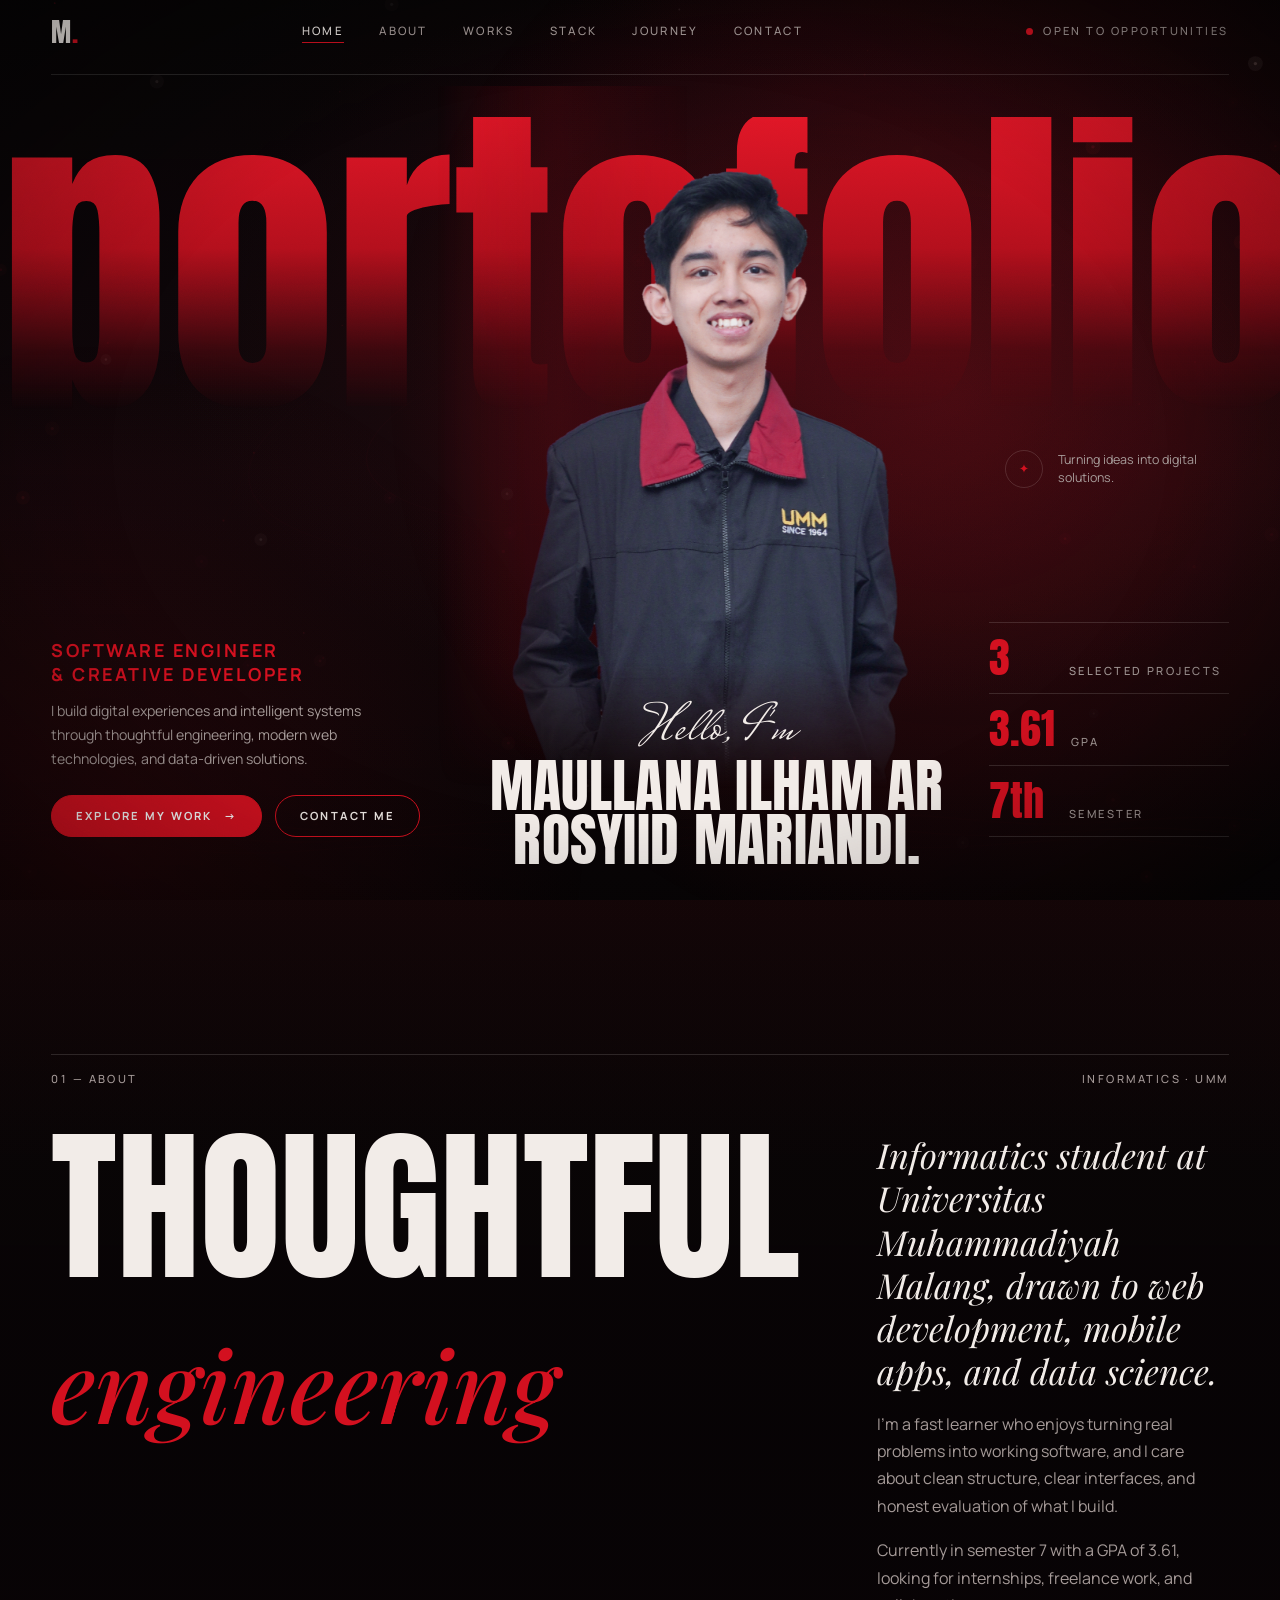
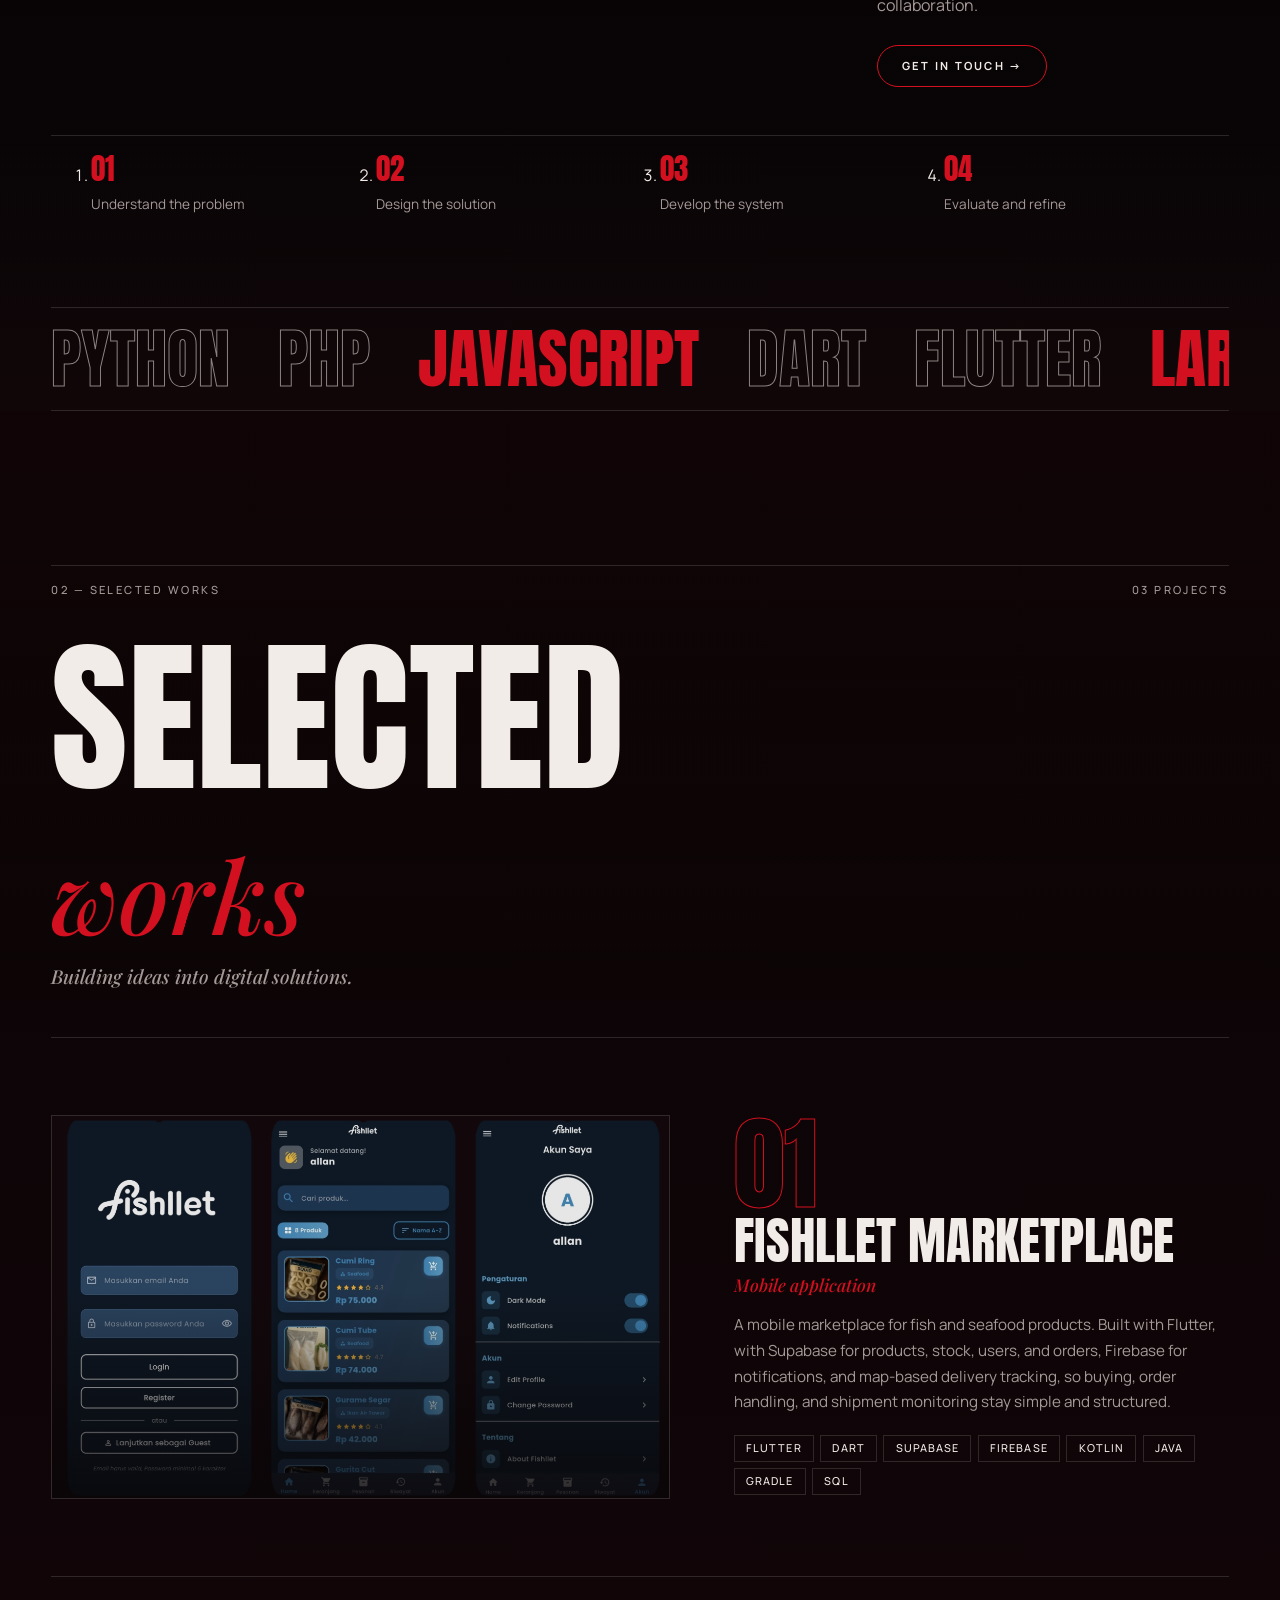
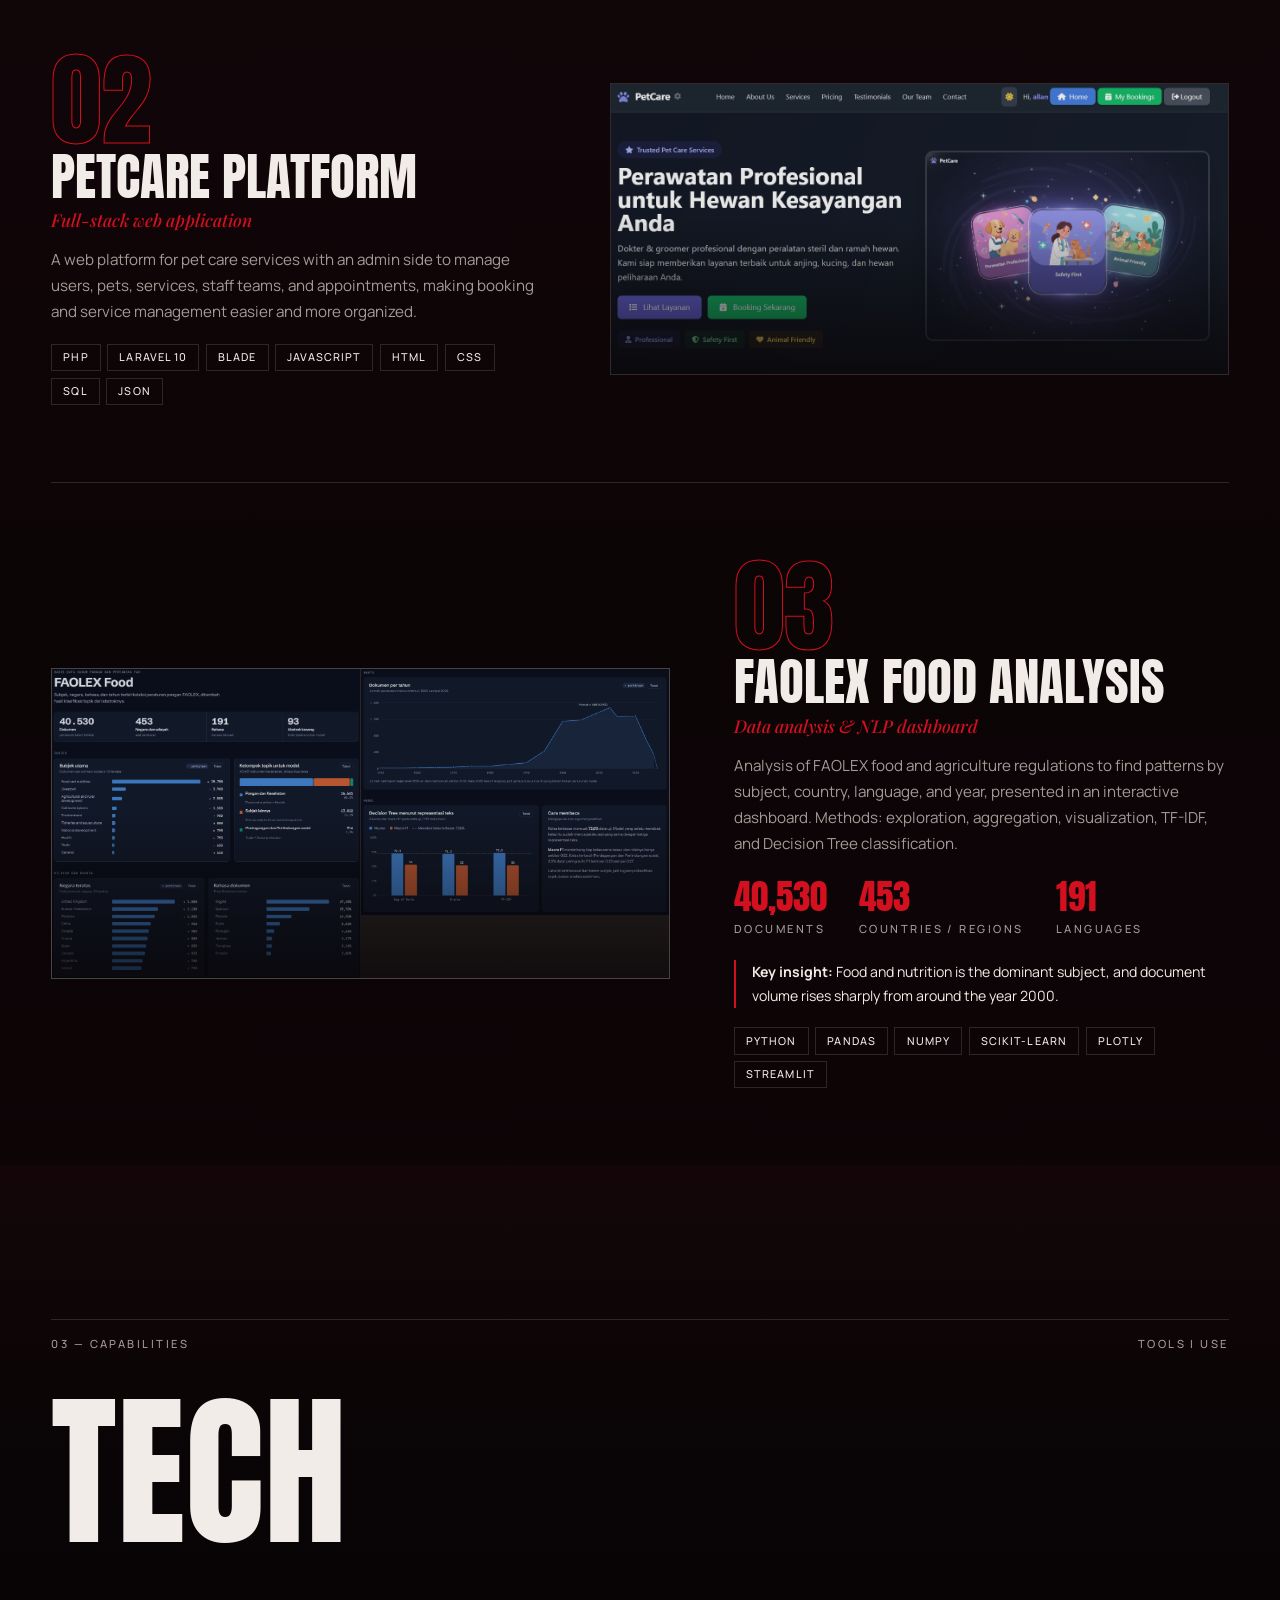
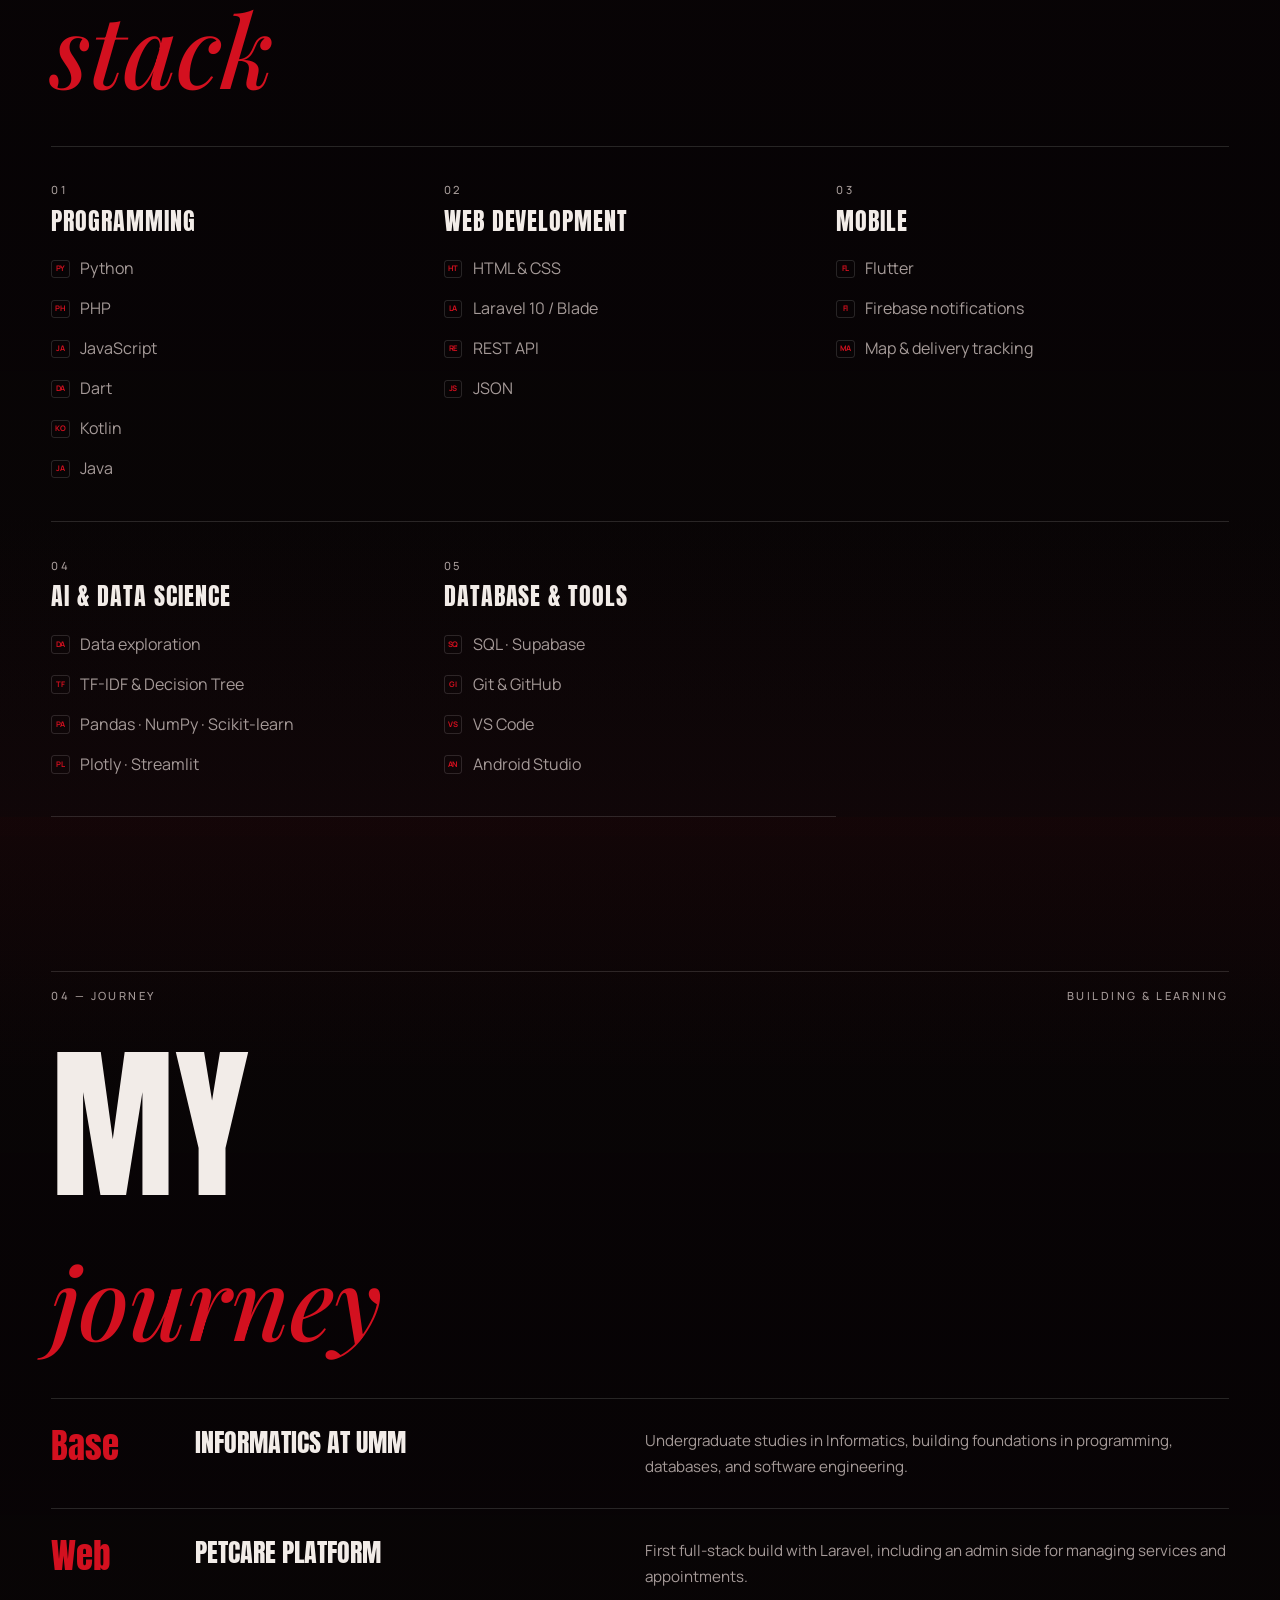
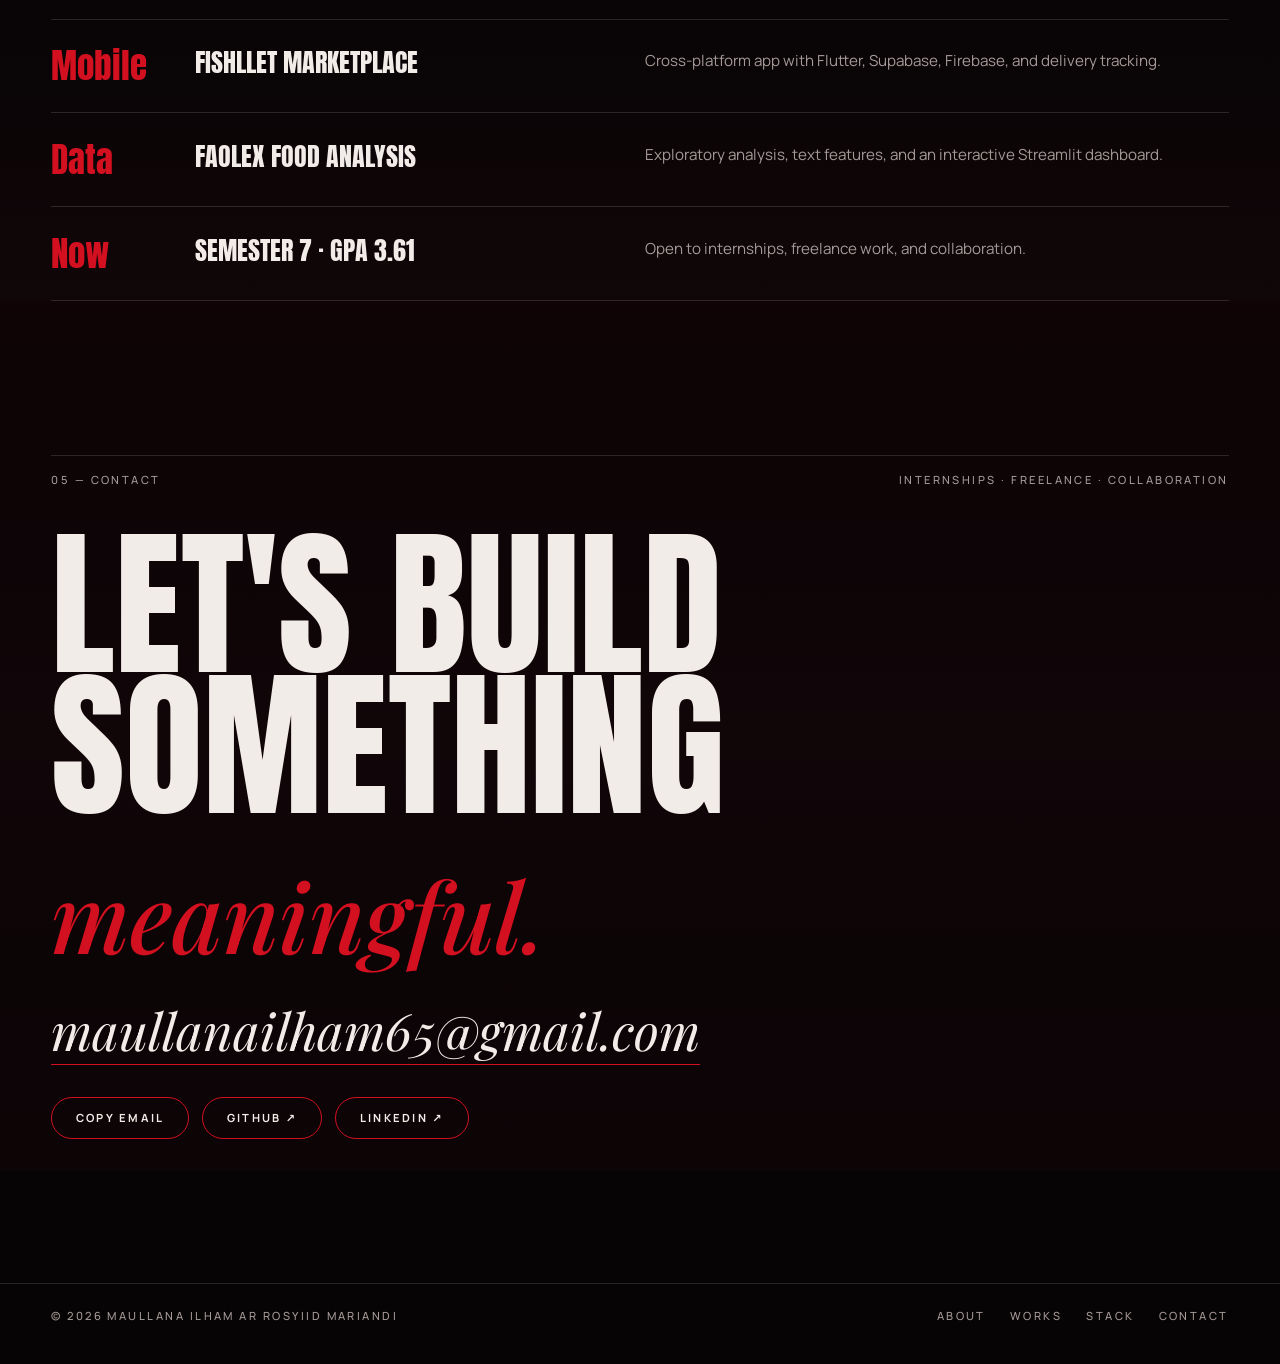
==== commit 4e8d35f0: "update" ====
--- a/index.html
+++ b/index.html
@@ -4,7 +4,7 @@
 <meta charset="utf-8">
 <meta name="viewport" content="width=device-width, initial-scale=1, viewport-fit=cover">
 <title>Maullana Ilham Ar Rosyiid Mariandi — Software Engineer & Creative Developer</title>
-<meta name="description" content="Portfolio of Maullana Ilham Ar Rosyiid Mariandi: Informatics student focused on web development, mobile apps, and data science.">
+<meta name="description" content="portofolio of Maullana Ilham Ar Rosyiid Mariandi: Informatics student focused on web development, mobile apps, and data science.">
 <meta name="theme-color" content="#070405">
 <meta property="og:title" content="Maullana Ilham Ar Rosyiid Mariandi — Software Engineer & Creative Developer">
 <meta property="og:description" content="Building digital experiences and intelligent systems through thoughtful engineering.">
@@ -39,11 +39,12 @@
 /* grain + vignette */
 .grain{position:fixed;inset:0;z-index:60;pointer-events:none;opacity:.09;mix-blend-mode:overlay;
   background-image:url("data:image/svg+xml;utf8,<svg xmlns='http://www.w3.org/2000/svg' width='180' height='180'><filter id='n'><feTurbulence type='fractalNoise' baseFrequency='.85' numOctaves='2' stitchTiles='stitch'/></filter><rect width='100%' height='100%' filter='url(%23n)'/></svg>")}
-.vignette{position:fixed;inset:0;z-index:59;pointer-events:none;background:radial-gradient(ellipse at center,transparent 55%,rgba(0,0,0,.55))}
+.vignette{position:fixed;inset:0;z-index:59;pointer-events:none;background:radial-gradient(ellipse at center,transparent 58%,rgba(0,0,0,.38))}
+.cosmic-canvas{position:fixed;inset:0;z-index:0;width:100%;height:100%;pointer-events:none;opacity:1;mix-blend-mode:screen}
 .progress{position:fixed;top:0;left:0;right:0;height:2px;background:var(--red);transform:scaleX(0);transform-origin:0 50%;z-index:70}
 
 /* cinematic preloader */
-.loader{position:fixed;inset:0;z-index:90;display:flex;align-items:center;justify-content:center;overflow:hidden;background:#050304;color:var(--ink);transition:clip-path .9s cubic-bezier(.76,0,.24,1),visibility 0s linear .9s}
+.loader{position:fixed;inset:0;z-index:90;display:flex;align-items:center;justify-content:center;overflow:hidden;background:rgba(5,3,4,.88);color:var(--ink);transition:clip-path .9s cubic-bezier(.76,0,.24,1),visibility 0s linear .9s}
 .loader::before{content:"";position:absolute;inset:0;background:radial-gradient(circle at 70% 42%,rgba(211,16,31,.16),transparent 34%),linear-gradient(115deg,transparent 0 48%,rgba(255,255,255,.025) 50%,transparent 52%);pointer-events:none}
 .loader::after{content:"";position:absolute;inset:0;opacity:.08;pointer-events:none;background-image:url("data:image/svg+xml;utf8,<svg xmlns='http://www.w3.org/2000/svg' width='180' height='180'><filter id='n'><feTurbulence type='fractalNoise' baseFrequency='.85' numOctaves='2' stitchTiles='stitch'/></filter><rect width='100%' height='100%' filter='url(%23n)'/></svg>")}
 .loader-inner{position:relative;z-index:1;width:min(78vw,54rem);padding:2rem 0}
@@ -59,6 +60,7 @@
 @media (prefers-reduced-motion:reduce){
   .loader{transition:none}
   .loader.done{display:none}
+  .cosmic-canvas{opacity:.45}
 }
 
 /* cursor */
@@ -80,7 +82,7 @@
 .burger{display:none;background:none;border:1px solid var(--line);color:var(--ink);width:2.75rem;height:2.75rem;border-radius:50%;cursor:pointer;font:500 .65rem var(--sans);letter-spacing:.1em}
 
 /* hero */
-.hero{position:relative;min-height:100svh;overflow:hidden;background:radial-gradient(ellipse 70% 60% at 62% 38%,var(--wine),transparent 70%),var(--bg);isolation:isolate}
+.hero{position:relative;min-height:100svh;overflow:hidden;background:radial-gradient(ellipse 70% 60% at 62% 38%,rgba(42,10,16,.86),transparent 70%),linear-gradient(180deg,rgba(7,4,5,.72),rgba(18,8,11,.82) 52%,rgba(7,4,5,.94));isolation:isolate}
 .hero::before{content:"";position:absolute;inset:-12%;z-index:-1;background:radial-gradient(circle at 70% 45%,rgba(211,16,31,.22),transparent 45%);transform:translate3d(calc(var(--mx,0px)*-.18),calc(var(--my,0px)*-.18),0);transition:transform .8s cubic-bezier(.2,.7,.2,1);will-change:transform}
 .hero::after{content:"";position:absolute;inset:-20%;z-index:-1;background:radial-gradient(circle at 20% 80%,rgba(211,16,31,.1),transparent 28%);animation:ambient 14s ease-in-out infinite alternate;pointer-events:none}
 @keyframes ambient{from{transform:translate3d(-2%,2%,0) scale(1)}to{transform:translate3d(4%,-3%,0) scale(1.08)}}
@@ -131,6 +133,9 @@
 
 /* sections */
 section{position:relative}
+.sec{isolation:isolate;background:linear-gradient(180deg,rgba(18,8,11,.4),rgba(7,4,5,.56) 48%,rgba(18,8,11,.38))}
+.sec::before{content:"";position:absolute;inset:0;z-index:-1;pointer-events:none;background:linear-gradient(180deg,rgba(211,16,31,.045),transparent 24%,transparent 76%,rgba(42,10,16,.18))}
+.sec:nth-of-type(3n){background:linear-gradient(180deg,rgba(7,4,5,.5),rgba(42,10,16,.3) 50%,rgba(7,4,5,.58))}
 .wrap{padding:0 var(--pad);max-width:96rem;margin:0 auto}
 .sec{padding:clamp(5rem,12vw,10rem) 0 0}
 .head{display:flex;justify-content:space-between;align-items:end;gap:1rem;border-top:1px solid var(--line);padding-top:1rem;margin-bottom:3rem}
@@ -248,16 +253,17 @@
 </head>
 <body>
 <a class="skip" href="#work">Skip to content</a>
-<div class="loader" id="loader" aria-label="Loading portfolio">
+<div class="loader" id="loader" aria-label="Loading portofolio">
   <div class="loader-inner">
-    <div class="loader-top"><span>M. / PORTFOLIO</span><span>© <span id="loader-year"></span></span></div>
-    <div class="loader-mark">WELCOME<span class="loader-to">TO</span><em>MY PORTFOLIO</em></div>
+    <div class="loader-top"><span>M. / portofolio</span><span>© <span id="loader-year"></span></span></div>
+    <div class="loader-mark">WELCOME<span class="loader-to">TO</span><em>MY portofolio</em></div>
     <div class="loader-meta"><span id="loader-status">Initializing digital experience</span><span id="loader-index">01 — 04</span></div>
     <span class="loader-percent" id="loader-percent">0%</span>
     <div class="loader-line" aria-hidden="true"><i id="loader-bar"></i></div>
   </div>
 </div>
 <div class="grain" aria-hidden="true"></div><div class="vignette" aria-hidden="true"></div>
+<canvas class="cosmic-canvas" id="cosmicCanvas" aria-hidden="true"></canvas>
 <div class="progress" id="progress" aria-hidden="true"></div>
 <div class="cursor" id="cursor" aria-hidden="true"></div>
 <div class="toast" id="toast" role="status" aria-live="polite">Email copied</div>
@@ -278,7 +284,7 @@
 <main>
 <section class="hero" id="home">
   <div class="rule" aria-hidden="true"></div>
-  <div class="giant" id="giant" aria-hidden="true">PORTFOLIO</div>
+  <div class="giant" id="giant" aria-hidden="true">portofolio</div>
   <div class="hero-particles" id="heroParticles" aria-hidden="true"></div>
   <figure class="photo fade" id="photo">
     <!-- Replace foto.jpg to change your profile photo -->
@@ -308,7 +314,7 @@
     <div class="rv" style="--d:2">
       <p class="big">Informatics student at Universitas Muhammadiyah Malang, drawn to web development, mobile apps, and data science.</p>
       <p>I'm a fast learner who enjoys turning real problems into working software, and I care about clean structure, clear interfaces, and honest evaluation of what I build.</p>
-      <p>Currently in semester 7 with a GPA of 4.0, looking for internships, freelance work, and collaboration.</p>
+      <p>Currently in semester 7 with a GPA of 3.61, looking for internships, freelance work, and collaboration.</p>
       <a class="btn ghost mag" style="margin-top:1.6rem" href="#contact">Get in touch →</a>
     </div>
   </div>
@@ -361,7 +367,7 @@
   email: "maullanailham65@gmail.com",
   stats: [
     { value: 3, suffix: "", label: "Selected projects" },
-    { value: "4.0", suffix: "", label: "GPA" },
+    { value: "3.61", suffix: "", label: "GPA" },
     { value: 7, suffix: "th", label: "Semester" }
   ],
   skills: ["Python","PHP","JavaScript","Dart","Flutter","Laravel","Supabase","Firebase","Pandas","Scikit-learn","Streamlit","Plotly"],
@@ -398,14 +404,14 @@
     { title: "Web Development", items: ["HTML & CSS","Laravel 10 / Blade","REST API","JSON"] },
     { title: "Mobile", items: ["Flutter","Firebase notifications","Map & delivery tracking"] },
     { title: "AI & Data Science", items: ["Data exploration","TF-IDF & Decision Tree","Pandas · NumPy · Scikit-learn","Plotly · Streamlit"] },
-    { title: "Database & Tools", items: ["SQL · Supabase","Git & GitHub","VS Code","Antigravity","Android Studio"] }
+    { title: "Database & Tools", items: ["SQL · Supabase","Git & GitHub","VS Code","Android Studio"] }
   ],
   journey: [
     { tag: "Base", title: "Informatics at UMM", text: "Undergraduate studies in Informatics, building foundations in programming, databases, and software engineering." },
     { tag: "Web", title: "PetCare Platform", text: "First full-stack build with Laravel, including an admin side for managing services and appointments." },
     { tag: "Mobile", title: "Fishllet Marketplace", text: "Cross-platform app with Flutter, Supabase, Firebase, and delivery tracking." },
     { tag: "Data", title: "FAOLEX Food Analysis", text: "Exploratory analysis, text features, and an interactive Streamlit dashboard." },
-    { tag: "Now", title: "Semester 7 · GPA 4.0", text: "Open to internships, freelance work, and collaboration." }
+    { tag: "Now", title: "Semester 7 · GPA 3.61", text: "Open to internships, freelance work, and collaboration." }
   ]
 };
 /* ======================================================================= */
@@ -432,11 +438,8 @@
     "Pandas · NumPy · Scikit-learn":"pandas","Plotly · Streamlit":"plotly","SQL · Supabase":"supabase","Git & GitHub":"git",
     "VS Code":"visualstudiocode","Android Studio":"androidstudio"
   };
-  var iconUrls={
-    "Antigravity":"antigravity.svg"
-  };
   var iconFallback=function(label){return label.replace(/[^A-Za-z0-9]/g,'').slice(0,2).toUpperCase()||'•'};
-  $('#stackGrid').innerHTML=DATA.stack.map(function(g,i){return '<div class="rv" style="--d:'+(i%3)+'"><span class="label">'+String(i+1).padStart(2,'0')+'</span><h3>'+esc(g.title)+'</h3><ul>'+g.items.map(function(x){var slug=iconSlugs[x],url=iconUrls[x],src=url||(slug?'https://cdn.simpleicons.org/'+slug+'/F2ECE8':'');return '<li><span class="stack-item">'+(src?'<img class="stack-icon" src="'+src+'" alt="" loading="eager" decoding="async" onerror="this.classList.add(\'is-missing\')">':'<span class="stack-fallback" aria-hidden="true">'+iconFallback(x)+'</span>')+(src?'<span class="stack-fallback" aria-hidden="true">'+iconFallback(x)+'</span>':'')+'<span>'+esc(x)+'</span></span></li>'}).join('')+'</ul></div>'}).join('');
+  $('#stackGrid').innerHTML=DATA.stack.map(function(g,i){return '<div class="rv" style="--d:'+(i%3)+'"><span class="label">'+String(i+1).padStart(2,'0')+'</span><h3>'+esc(g.title)+'</h3><ul>'+g.items.map(function(x){var slug=iconSlugs[x],src=slug?'https://cdn.simpleicons.org/'+slug+'/F2ECE8':'';return '<li><span class="stack-item">'+(src?'<img class="stack-icon" src="'+src+'" alt="" loading="eager" decoding="async" onerror="this.classList.add(\'is-missing\')">':'<span class="stack-fallback" aria-hidden="true">'+iconFallback(x)+'</span>')+(src?'<span class="stack-fallback" aria-hidden="true">'+iconFallback(x)+'</span>':'')+'<span>'+esc(x)+'</span></span></li>'}).join('')+'</ul></div>'}).join('');
   $('#journeyList').innerHTML=DATA.journey.map(function(j){return '<div class="step rv"><b>'+esc(j.tag)+'</b><h3>'+esc(j.title)+'</h3><p>'+esc(j.text)+'</p></div>'}).join('');
   $('#mail').href='mailto:'+DATA.email;$('#mail').textContent=DATA.email;
   $('#year').textContent=new Date().getFullYear();
@@ -452,6 +455,121 @@
       particleRoot.appendChild(particle);
     }
   }
+
+  /* shared cosmic background: one lightweight canvas for every section and the loader */
+  (function cosmicBackground(){
+    var canvas=$('#cosmicCanvas'),ctx=canvas&&canvas.getContext('2d');
+    if(!canvas||!ctx)return;
+    var dpr=1,width=0,height=0,stars=[],nodes=[],shooters=[],ripples=[],pointer={x:.5,y:.5,tx:.5,ty:.5},raf=0,last=0,nextShot=0;
+    var palette=['#6f0b18','#b80f20','#e22a38','#f2d8cf'];
+    function random(min,max){return Math.random()*(max-min)+min}
+    function resize(){
+      dpr=Math.min(window.devicePixelRatio||1,1.5);
+      width=window.innerWidth;height=window.innerHeight;
+      canvas.width=Math.round(width*dpr);canvas.height=Math.round(height*dpr);
+      ctx.setTransform(dpr,0,0,dpr,0,0);
+      var count=Math.min(width<650?54:width<1000?82:118,Math.max(42,Math.round(width*height/12000)));
+      stars=[];nodes=[];
+      for(var i=0;i<count;i++)stars.push({x:Math.random(),y:Math.random(),r:random(.5,1.7),a:random(.38,.95),speed:random(.35,1.15),phase:random(0,Math.PI*2),color:palette[Math.floor(Math.random()*palette.length)],depth:random(.25,1)});
+      var nodeCount=width<650?8:width<1000?12:18;
+      for(var n=0;n<nodeCount;n++)nodes.push({x:random(.04,.96),y:random(.08,.92),r:random(.7,1.8),depth:random(.35,1)});
+      shooters=[];
+      ripples=[];
+      nextShot=performance.now()+random(2200,5200);
+    }
+    function sectionMood(){
+      var ids=['home','about','work','stack','journey','contact'],mid=scrollY+height*.42,active='home';
+      ids.forEach(function(id){var el=document.getElementById(id);if(el&&mid>=el.offsetTop)active=id});
+      return {hero:active==='home',network:active==='home'||active==='stack',contact:active==='contact'};
+    }
+    function draw(now){
+      if(document.hidden){raf=0;return}
+      var delta=Math.min(40,now-last||16);last=now;
+      pointer.x+=(pointer.tx-pointer.x)*.035;pointer.y+=(pointer.ty-pointer.y)*.035;
+      ctx.clearRect(0,0,width,height);
+      var mood=sectionMood(),px=(pointer.x-.5)*18,py=(pointer.y-.5)*14,breath=Math.sin(now*.00018)*.5+.5;
+      var nebulaX=width*(.68+Math.sin(now*.00011)*.06)+px*.9,nebulaY=height*(.37+Math.cos(now*.00014)*.045)+py*.7;
+      var nebula=ctx.createRadialGradient(nebulaX,nebulaY,0,nebulaX,nebulaY,width*(.5+breath*.12));
+      nebula.addColorStop(0,'rgba(185,8,28,'+(mood.hero?.16:.065)+')');nebula.addColorStop(.42,'rgba(100,5,18,.08)');nebula.addColorStop(1,'rgba(7,4,5,0)');
+      ctx.fillStyle=nebula;ctx.fillRect(0,0,width,height);
+      var edge=ctx.createRadialGradient(width*.02-px,height*.86-py,0,width*.02-px,height*.86-py,width*.45);
+      edge.addColorStop(0,'rgba(211,16,31,'+(mood.contact?.16:.07)+')');edge.addColorStop(1,'rgba(7,4,5,0)');
+      ctx.fillStyle=edge;ctx.fillRect(0,0,width,height);
+      stars.forEach(function(s){
+        var twinkle=s.a*(.62+.38*Math.sin(now*.001*s.speed+s.phase)),x=s.x*width+px*s.depth,y=s.y*height+py*s.depth;
+        if(x<0)x+=width;if(x>width)x-=width;if(y<0)y+=height;if(y>height)y-=height;
+        var cursorDistance=Math.hypot(x-pointer.x*width,y-pointer.y*height);
+        if(cursorDistance<110){var push=(1-cursorDistance/110)*7;x+=(x-pointer.x*width)/(cursorDistance||1)*push;y+=(y-pointer.y*height)/(cursorDistance||1)*push}
+        ctx.globalAlpha=twinkle*(mood.hero?1:.88);ctx.fillStyle=s.color;ctx.beginPath();ctx.arc(x,y,s.r,0,Math.PI*2);ctx.fill();
+        if(s.r>1.05){ctx.globalAlpha=twinkle*(mood.hero?.28:.14);ctx.beginPath();ctx.arc(x,y,s.r*4.5,0,Math.PI*2);ctx.fill()}
+      });
+      if(!reduce&&ripples.length){
+        ctx.lineWidth=1;
+        ripples=ripples.filter(function(r){
+          r.life+=delta;
+          var p=Math.min(1,r.life/r.max),radius=18+p*170;
+          ctx.globalAlpha=(1-p)*.55;ctx.strokeStyle='#e22a38';ctx.beginPath();ctx.arc(r.x,r.y,radius,0,Math.PI*2);ctx.stroke();
+          ctx.globalAlpha=(1-p)*.22;ctx.fillStyle='#b80f20';ctx.beginPath();ctx.arc(r.x,r.y,radius*.32,0,Math.PI*2);ctx.fill();
+          return p<1;
+        });
+      }
+      if(mood.hero&&!reduce){
+        if(now>nextShot&&shooters.length<2){
+          shooters.push({x:random(.12,.82),y:random(.1,.52),vx:random(.42,.72),vy:random(.16,.3),life:0,max:random(720,1150),width:random(38,82),depth:random(.45,1)});
+          nextShot=now+random(3600,7600);
+        }
+        ctx.lineCap='round';
+        shooters=shooters.filter(function(s){
+          s.life+=delta;s.x+=s.vx*delta/1000;s.y+=s.vy*delta/1000;
+          var fade=Math.min(1,s.life/180)*Math.min(1,(s.max-s.life)/220);
+          if(fade<=0)return false;
+          var sx=s.x*width+px*s.depth,sy=s.y*height+py*s.depth,ex=sx-s.vx*s.width,ey=sy-s.vy*s.width;
+          var trail=ctx.createLinearGradient(ex,ey,sx,sy);
+          trail.addColorStop(0,'rgba(211,16,31,0)');trail.addColorStop(.72,'rgba(211,16,31,'+(fade*.38)+')');trail.addColorStop(1,'rgba(242,216,207,'+(fade*.95)+')');
+          ctx.globalAlpha=1;ctx.strokeStyle=trail;ctx.lineWidth=1.4;ctx.beginPath();ctx.moveTo(ex,ey);ctx.lineTo(sx,sy);ctx.stroke();
+          return s.life<s.max;
+        });
+      }
+      if(mood.hero){
+        var orbitX=width*.58+px*.55,orbitY=height*.45+py*.4;
+        ctx.save();ctx.translate(orbitX,orbitY);ctx.rotate(-.18+Math.sin(now*.00012)*.06);ctx.scale(1,.28);
+        ctx.globalAlpha=.18;ctx.strokeStyle='#D3101F';ctx.lineWidth=1;ctx.beginPath();ctx.arc(0,0,Math.min(width*.3,380),0,Math.PI*2);ctx.stroke();
+        ctx.globalAlpha=.1;ctx.beginPath();ctx.arc(0,0,Math.min(width*.39,500),0,Math.PI*2);ctx.stroke();ctx.restore();
+      }
+      var drift=now*.000012;
+      nodes.forEach(function(n){n._x=(n.x+drift*n.depth)%1;n._y=n.y+Math.sin(now*.00035+n.x*8)*.012;});
+      if(mood.network){
+        ctx.lineWidth=.55;ctx.strokeStyle='rgba(211,16,31,.18)';
+        nodes.forEach(function(a,i){nodes.slice(i+1).forEach(function(b){var dx=(a._x-b._x)*width,dy=(a._y-b._y)*height,dist=Math.hypot(dx,dy);if(dist<Math.min(width*.2,180)){ctx.globalAlpha=(1-dist/Math.min(width*.2,180))*.5;ctx.beginPath();ctx.moveTo(a._x*width+px*a.depth,a._y*height+py*a.depth);ctx.lineTo(b._x*width+px*b.depth,b._y*height+py*b.depth);ctx.stroke()}})});
+        nodes.forEach(function(n){ctx.globalAlpha=.45;ctx.fillStyle='#D3101F';ctx.beginPath();ctx.arc(n._x*width+px*n.depth,n._y*height+py*n.depth,n.r,0,Math.PI*2);ctx.fill()});
+      }
+      if(mood.hero&&!reduce){
+        var waveBase=height*.91+Math.sin(now*.0003)*4;
+        ctx.globalAlpha=.16;ctx.strokeStyle='#D3101F';ctx.lineWidth=.7;
+        for(var wi=0;wi<3;wi++){
+          ctx.beginPath();
+          for(var wx=0;wx<=width;wx+=Math.max(14,width/70)){
+            var wy=waveBase+wi*12+Math.sin(wx*.018+now*.00045+wi)*5+Math.sin(wx*.006-now*.00028)*4;
+            if(wx===0)ctx.moveTo(wx,wy);else ctx.lineTo(wx,wy);
+          }
+          ctx.stroke();
+        }
+      }
+      ctx.globalAlpha=1;
+      if(!reduce)raf=requestAnimationFrame(draw);
+    }
+    resize();
+    addEventListener('resize',resize,{passive:true});
+    addEventListener('pointermove',function(e){if(matchMedia('(hover:hover) and (pointer:fine)').matches){pointer.tx=e.clientX/innerWidth;pointer.ty=e.clientY/innerHeight}},{passive:true});
+    addEventListener('pointerdown',function(e){
+      if(reduce||e.pointerType==='touch')return;
+      ripples.push({x:e.clientX,y:e.clientY,life:0,max:900});
+      if(ripples.length>4)ripples.shift();
+      if(!raf)raf=requestAnimationFrame(draw);
+    },{passive:true});
+    addEventListener('visibilitychange',function(){if(!document.hidden&&!reduce&&!raf)raf=requestAnimationFrame(draw)});
+    draw(performance.now());
+  })();
 
   /* photo fallback */
   var img=$('#photo img');
@@ -485,13 +603,13 @@
       progress=Math.max(progress,Math.min(100,value));
       loaderBar.style.width=progress+'%';
       loaderPercent.textContent=String(Math.round(progress)).padStart(2,'0')+'%';
-      loaderStatus.textContent=progress<35?'Initializing digital experience':progress<72?'Designing the experience':progress<96?'Preparing the hero':'Welcome to the portfolio';
+      loaderStatus.textContent=progress<35?'Initializing digital experience':progress<72?'Designing the experience':progress<96?'Preparing the hero':'Welcome to the portofolio';
     }
     function finish(){
       if(finished)return;
       finished=true;
       paint(100);
-      loaderStatus.textContent='Welcome to the portfolio';
+      loaderStatus.textContent='Welcome to the portofolio';
       setTimeout(ready,300);
     }
     function tick(now){
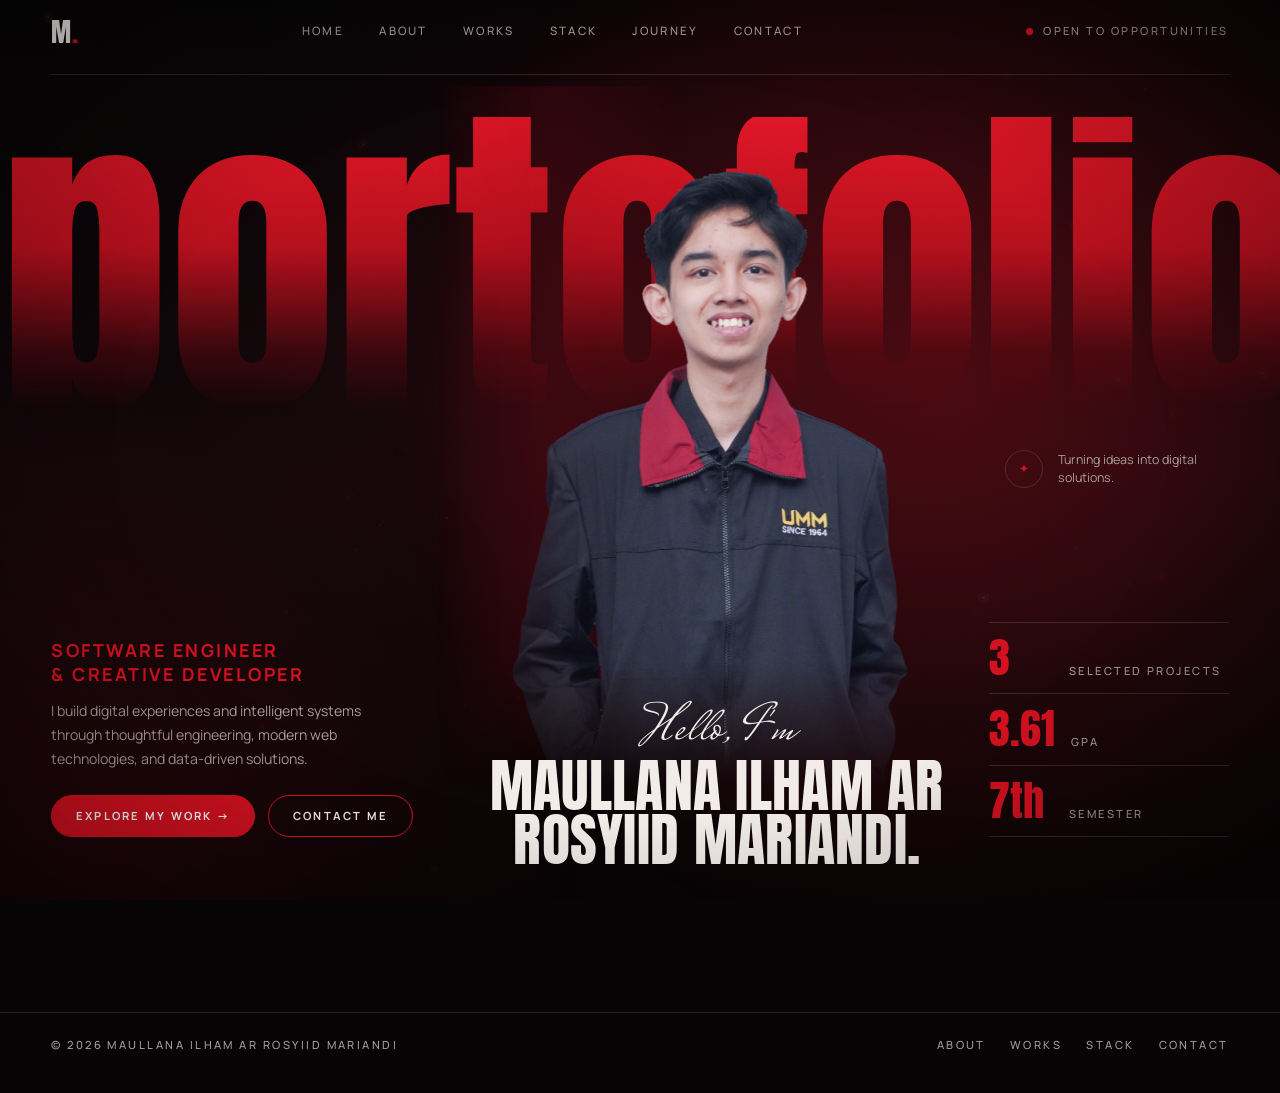
==== commit e3b75c4a: "Split File html" ====
--- a/index.html
+++ b/index.html
@@ -1,713 +1,134 @@
-<!DOCTYPE html>
+<!doctype html>
 <html lang="en">
-<head>
-<meta charset="utf-8">
-<meta name="viewport" content="width=device-width, initial-scale=1, viewport-fit=cover">
-<title>Maullana Ilham Ar Rosyiid Mariandi — Software Engineer & Creative Developer</title>
-<meta name="description" content="portofolio of Maullana Ilham Ar Rosyiid Mariandi: Informatics student focused on web development, mobile apps, and data science.">
-<meta name="theme-color" content="#070405">
-<meta property="og:title" content="Maullana Ilham Ar Rosyiid Mariandi — Software Engineer & Creative Developer">
-<meta property="og:description" content="Building digital experiences and intelligent systems through thoughtful engineering.">
-<meta property="og:type" content="website">
-<script>
-  document.documentElement.classList.add('js');
-</script>
-<link rel="preconnect" href="https://fonts.googleapis.com">
-<link rel="preconnect" href="https://fonts.gstatic.com" crossorigin>
-<link href="https://fonts.googleapis.com/css2?family=Anton&family=Manrope:wght@300;400;500;700&family=Mrs+Saint+Delafield&family=Playfair+Display:ital,wght@1,500&display=swap" rel="stylesheet">
-<style>
-:root{
-  --bg:#070405; --bg2:#12080b; --ink:#F2ECE8; --muted:#A59A98; --line:rgba(242,236,232,.14);
-  --red:#D3101F; --red2:#8E0B18; --wine:#2A0A10; --glow:rgba(211,16,31,.28);
-  --display:"Anton","Impact",sans-serif; --script:"Mrs Saint Delafield","Brush Script MT",cursive;
-  --serif:"Playfair Display",Georgia,serif; --sans:"Manrope","Segoe UI",system-ui,sans-serif;
-  --pad:clamp(1.25rem,4vw,3.5rem);
-}
-*,*::before,*::after{box-sizing:border-box}
-html{scroll-behavior:smooth;scroll-padding-top:5rem;background:var(--bg)}
-body{margin:0;background:var(--bg);color:var(--ink);font:400 1rem/1.7 var(--sans);overflow-x:hidden;-webkit-font-smoothing:antialiased}
-a{color:inherit;text-decoration:none}
-img{max-width:100%;display:block}
-ul{list-style:none;margin:0;padding:0}
-h1,h2,h3,p,dl,dd,figure{margin:0}
-:focus-visible{outline:2px solid var(--red);outline-offset:4px}
-.skip{position:absolute;left:-999px;top:0;background:var(--red);color:#fff;padding:.6rem 1rem;z-index:100}
-.skip:focus{left:0}
-.label{font:500 .7rem/1.4 var(--sans);letter-spacing:.22em;text-transform:uppercase;color:var(--muted)}
-.red{color:var(--red)}
-
-/* grain + vignette */
-.grain{position:fixed;inset:0;z-index:60;pointer-events:none;opacity:.09;mix-blend-mode:overlay;
-  background-image:url("data:image/svg+xml;utf8,<svg xmlns='http://www.w3.org/2000/svg' width='180' height='180'><filter id='n'><feTurbulence type='fractalNoise' baseFrequency='.85' numOctaves='2' stitchTiles='stitch'/></filter><rect width='100%' height='100%' filter='url(%23n)'/></svg>")}
-.vignette{position:fixed;inset:0;z-index:59;pointer-events:none;background:radial-gradient(ellipse at center,transparent 58%,rgba(0,0,0,.38))}
-.cosmic-canvas{position:fixed;inset:0;z-index:0;width:100%;height:100%;pointer-events:none;opacity:1;mix-blend-mode:screen}
-.progress{position:fixed;top:0;left:0;right:0;height:2px;background:var(--red);transform:scaleX(0);transform-origin:0 50%;z-index:70}
-
-/* cinematic preloader */
-.loader{position:fixed;inset:0;z-index:90;display:flex;align-items:center;justify-content:center;overflow:hidden;background:rgba(5,3,4,.88);color:var(--ink);transition:clip-path .9s cubic-bezier(.76,0,.24,1),visibility 0s linear .9s}
-.loader::before{content:"";position:absolute;inset:0;background:radial-gradient(circle at 70% 42%,rgba(211,16,31,.16),transparent 34%),linear-gradient(115deg,transparent 0 48%,rgba(255,255,255,.025) 50%,transparent 52%);pointer-events:none}
-.loader::after{content:"";position:absolute;inset:0;opacity:.08;pointer-events:none;background-image:url("data:image/svg+xml;utf8,<svg xmlns='http://www.w3.org/2000/svg' width='180' height='180'><filter id='n'><feTurbulence type='fractalNoise' baseFrequency='.85' numOctaves='2' stitchTiles='stitch'/></filter><rect width='100%' height='100%' filter='url(%23n)'/></svg>")}
-.loader-inner{position:relative;z-index:1;width:min(78vw,54rem);padding:2rem 0}
-.loader-top,.loader-meta{display:flex;align-items:center;justify-content:space-between;gap:1rem;color:var(--muted);font:500 .65rem/1.4 var(--sans);letter-spacing:.2em;text-transform:uppercase}
-.loader-mark{margin:clamp(2rem,8vh,6rem) 0 3rem;text-align:left;font:400 clamp(4.5rem,15vw,12rem)/.78 var(--display);letter-spacing:-.02em;color:var(--ink);text-transform:uppercase}
-.loader-mark .loader-to{display:block;font-size:.72em;line-height:.8;letter-spacing:-.02em}
-.loader-mark em{display:block;margin-left:0;text-align:left;font:italic 500 clamp(1rem,2.5vw,1.8rem)/1 var(--serif);letter-spacing:.08em;color:var(--red);text-transform:none}
-.loader-line{height:1px;background:rgba(242,236,232,.2);position:relative;overflow:hidden}
-.loader-line i{display:block;width:0;height:100%;background:var(--red);box-shadow:0 0 1rem rgba(211,16,31,.8);transition:width .12s linear}
-.loader-percent{display:block;margin:.6rem 0 1.8rem;text-align:right;font:400 clamp(2.2rem,6vw,4.5rem)/1 var(--display);color:var(--red);font-variant-numeric:tabular-nums}
-.loader.done{clip-path:inset(0 0 100% 0);visibility:hidden}
-html:not(.js) .loader{display:none}
-@media (prefers-reduced-motion:reduce){
-  .loader{transition:none}
-  .loader.done{display:none}
-  .cosmic-canvas{opacity:.45}
-}
-
-/* cursor */
-.cursor{position:fixed;left:0;top:0;width:12px;height:12px;border-radius:50%;background:var(--red);pointer-events:none;z-index:80;transform:translate(-50%,-50%);transition:width .25s,height .25s,background .25s,opacity .2s;opacity:0;mix-blend-mode:screen}
-.cursor.on{opacity:1}.cursor.big{width:54px;height:54px;background:rgba(211,16,31,.35)}
-
-/* nav */
-header.top{position:fixed;inset:0 0 auto 0;z-index:50;transition:background .4s,backdrop-filter .4s,border-color .4s;border-bottom:1px solid transparent;padding-top:env(safe-area-inset-top,0)}
-header.top.solid{background:rgba(7,4,5,.82);backdrop-filter:blur(14px);-webkit-backdrop-filter:blur(14px);border-color:var(--line)}
-.bar{display:flex;align-items:center;justify-content:space-between;gap:1rem;padding:1.1rem var(--pad)}
-.logo{font:400 1.7rem/1 var(--display);letter-spacing:.02em}.logo b{color:var(--red);font-weight:400}
-.links{display:flex;gap:2.2rem}
-.links a{font:500 .72rem/1 var(--sans);letter-spacing:.2em;text-transform:uppercase;color:var(--muted);transition:color .25s;position:relative;padding:.4rem 0}
-.links a::after{content:"";position:absolute;left:0;right:0;bottom:0;height:1px;background:var(--red);transform:scaleX(0);transform-origin:left;transition:transform .3s}
-.links a:hover,.links a.act{color:var(--ink)}.links a:hover::after,.links a.act::after{transform:scaleX(1)}
-.status{display:flex;align-items:center;gap:.6rem}
-.dot{width:7px;height:7px;border-radius:50%;background:var(--red);box-shadow:0 0 0 0 var(--glow);animation:ping 2s infinite}
-@keyframes ping{70%{box-shadow:0 0 0 10px transparent}100%{box-shadow:0 0 0 0 transparent}}
-.burger{display:none;background:none;border:1px solid var(--line);color:var(--ink);width:2.75rem;height:2.75rem;border-radius:50%;cursor:pointer;font:500 .65rem var(--sans);letter-spacing:.1em}
-
-/* hero */
-.hero{position:relative;min-height:100svh;overflow:hidden;background:radial-gradient(ellipse 70% 60% at 62% 38%,rgba(42,10,16,.86),transparent 70%),linear-gradient(180deg,rgba(7,4,5,.72),rgba(18,8,11,.82) 52%,rgba(7,4,5,.94));isolation:isolate}
-.hero::before{content:"";position:absolute;inset:-12%;z-index:-1;background:radial-gradient(circle at 70% 45%,rgba(211,16,31,.22),transparent 45%);transform:translate3d(calc(var(--mx,0px)*-.18),calc(var(--my,0px)*-.18),0);transition:transform .8s cubic-bezier(.2,.7,.2,1);will-change:transform}
-.hero::after{content:"";position:absolute;inset:-20%;z-index:-1;background:radial-gradient(circle at 20% 80%,rgba(211,16,31,.1),transparent 28%);animation:ambient 14s ease-in-out infinite alternate;pointer-events:none}
-@keyframes ambient{from{transform:translate3d(-2%,2%,0) scale(1)}to{transform:translate3d(4%,-3%,0) scale(1.08)}}
-.hero-particles{position:absolute;inset:0;z-index:0;overflow:hidden;pointer-events:none}
-.hero-particles i{position:absolute;width:3px;height:3px;border-radius:50%;background:var(--red);box-shadow:0 0 12px rgba(211,16,31,.8);opacity:0;animation:float-particle var(--duration,8s) ease-in-out infinite;animation-delay:var(--delay,0s);left:var(--left);top:var(--top)}
-@keyframes float-particle{0%,100%{opacity:0;transform:translate3d(0,18px,0) scale(.7)}30%,70%{opacity:.55}50%{transform:translate3d(var(--drift,12px),-32px,0) scale(1)}}
-.giant{position:absolute;left:50%;top:clamp(5.5rem,13vh,9rem);transform:translate3d(calc(-50% + var(--mx,0px)),calc(var(--sy,0px) + var(--my,0px)),0);width:100%;text-align:center;
-  font:400 clamp(5.5rem,26.5vw,30rem)/.86 var(--display);letter-spacing:-.005em;white-space:nowrap;user-select:none;
-  background:linear-gradient(180deg,#E01626 0%,#B30F1C 45%,rgba(90,8,16,.55) 80%,rgba(40,4,8,0) 100%);-webkit-background-clip:text;background-clip:text;color:transparent;will-change:transform}
-.rule{position:absolute;left:var(--pad);right:var(--pad);top:4.6rem;height:1px;background:var(--line)}
-.photo{position:absolute;z-index:1;bottom:7rem;left:56%;transform:translate3d(calc(-50% + var(--mx,0px)*.65),calc(var(--py,0px) + var(--my,0px)*.65),0);height:min(78svh,60vw);aspect-ratio:4/5;will-change:transform;
-  -webkit-mask-image:linear-gradient(to top,transparent 0,#000 18%),linear-gradient(to right,transparent 0,#000 22%,#000 78%,transparent 100%);
-  -webkit-mask-composite:source-in;mask-image:linear-gradient(to top,transparent 0,#000 18%),linear-gradient(to right,transparent 0,#000 22%,#000 78%,transparent 100%);mask-composite:intersect}
-.photo img{width:100%;height:100%;object-fit:cover;object-position:center top;filter:contrast(1.08) saturate(.9) brightness(.92)}
-.photo .ph{display:none;position:absolute;inset:0;place-items:end center;font:400 22rem/.8 var(--display);color:rgba(211,16,31,.35)}
-.photo.none img{display:none}.photo.none .ph{display:grid}
-.photo::after{content:"";position:absolute;inset:0;background:linear-gradient(90deg,rgba(142,11,24,.35),transparent 45%);mix-blend-mode:multiply;pointer-events:none}
-.photo-caption{position:absolute;z-index:3;left:56%;bottom:2rem;transform:translateX(-50%);width:min(38rem,42vw);text-align:center}
-.photo-caption .hello{margin:0}
-.photo-caption .name{font-size:clamp(2rem,4.5vw,4.5rem);line-height:.95}
-.copy{position:absolute;z-index:3;left:var(--pad);bottom:clamp(2.5rem,7vh,4.5rem);max-width:25rem}
-.hello{font:400 clamp(2.4rem,4vw,3.6rem)/1 var(--script);color:var(--ink);margin-bottom:-.3rem}
-.name{font:400 clamp(4.2rem,11vw,9.5rem)/.9 var(--display);text-transform:uppercase;letter-spacing:.005em}
-.role{margin:1rem 0 .8rem;font:700 clamp(.95rem,1.4vw,1.15rem)/1.35 var(--sans);letter-spacing:.14em;text-transform:uppercase;color:var(--red)}
-.lede{font-size:.88rem;color:var(--muted);max-width:22rem}
-.cta{display:flex;flex-wrap:wrap;gap:.8rem;margin-top:1.5rem}
-.btn{display:inline-flex;align-items:center;gap:.7rem;padding:.9rem 1.5rem;border:1px solid var(--red);font:700 .7rem/1 var(--sans);letter-spacing:.2em;text-transform:uppercase;border-radius:999px;transition:background .3s,color .3s,box-shadow .3s;will-change:transform}
-.btn.fill{background:var(--red);color:#fff}.btn:hover{box-shadow:0 0 2rem var(--glow)}.btn.ghost:hover{background:var(--red)}
-.stats{position:absolute;z-index:3;right:var(--pad);bottom:clamp(2.5rem,7vh,4.5rem);width:min(15rem,22vw)}
-.stats li{display:flex;align-items:baseline;gap:1rem;padding:.9rem 0;border-top:1px solid var(--line)}
-.stats li:last-child{border-bottom:1px solid var(--line)}
-.stats b{font:400 2.6rem/1 var(--display);color:var(--red);min-width:4rem}
-.spark{position:absolute;z-index:3;right:var(--pad);top:50%;width:min(14rem,22vw);display:flex;gap:.9rem;align-items:center;font-size:.78rem;color:var(--muted);line-height:1.45}
-.spark i{flex:0 0 2.4rem;height:2.4rem;border:1px solid var(--line);border-radius:50%;display:grid;place-items:center;color:var(--red);font-style:normal}
-.scroll{position:absolute;z-index:3;left:50%;bottom:1.1rem;transform:translateX(-50%);display:flex;flex-direction:column;align-items:center;gap:.5rem}
-.scroll span{width:1px;height:2.2rem;background:linear-gradient(var(--red),transparent);animation:drop 2s ease-in-out infinite;transform-origin:top}
-@keyframes drop{0%{transform:scaleY(0)}50%{transform:scaleY(1)}100%{transform:scaleY(1);opacity:0}}
-
-.fade{opacity:0}body.ready .fade{animation:fadein 1.4s .3s ease forwards}@keyframes fadein{to{opacity:1}}
-/* intro entrance */
-.in{opacity:0;transform:translateY(24px)}
-body.ready .in{animation:rise .9s cubic-bezier(.2,.7,.2,1) forwards;animation-delay:calc(var(--d,0)*.12s + .15s)}
-@keyframes rise{to{opacity:1;transform:none}}
-body.ready .giant{animation:giant 1.4s cubic-bezier(.2,.7,.2,1) both}
-@keyframes giant{from{opacity:0;letter-spacing:.06em}to{opacity:1}}
-.rv{opacity:0;transform:translateY(32px);transition:opacity .9s,transform .9s cubic-bezier(.2,.7,.2,1);transition-delay:calc(var(--d,0)*.1s)}
-.rv.show{opacity:1;transform:none}
-
-/* sections */
-section{position:relative}
-.sec{isolation:isolate;background:linear-gradient(180deg,rgba(18,8,11,.4),rgba(7,4,5,.56) 48%,rgba(18,8,11,.38))}
-.sec::before{content:"";position:absolute;inset:0;z-index:-1;pointer-events:none;background:linear-gradient(180deg,rgba(211,16,31,.045),transparent 24%,transparent 76%,rgba(42,10,16,.18))}
-.sec:nth-of-type(3n){background:linear-gradient(180deg,rgba(7,4,5,.5),rgba(42,10,16,.3) 50%,rgba(7,4,5,.58))}
-.wrap{padding:0 var(--pad);max-width:96rem;margin:0 auto}
-.sec{padding:clamp(5rem,12vw,10rem) 0 0}
-.head{display:flex;justify-content:space-between;align-items:end;gap:1rem;border-top:1px solid var(--line);padding-top:1rem;margin-bottom:3rem}
-.huge{font:400 clamp(3.6rem,13vw,12rem)/.88 var(--display);text-transform:uppercase}
-.huge em{font:italic 500 .6em/1 var(--serif);text-transform:none;color:var(--red)}
-
-.about{display:grid;grid-template-columns:1fr 1.1fr;gap:clamp(2rem,6vw,6rem);align-items:start}
-.about .big{font:400 clamp(1.5rem,2.7vw,2.4rem)/1.25 var(--serif);font-style:italic;color:var(--ink)}
-.about p+p{margin-top:1.1rem;color:var(--muted)}
-.process{display:grid;grid-template-columns:repeat(4,1fr);gap:0;margin-top:3rem;border-top:1px solid var(--line)}
-.process li{padding:1.2rem 1rem 0 0}.process b{font:400 1.8rem/1 var(--display);color:var(--red);display:block;margin-bottom:.4rem}
-.process span{font-size:.85rem;color:var(--muted)}
-.ticker{overflow:hidden;margin-top:clamp(3rem,7vw,6rem);border-block:1px solid var(--line);padding:1.2rem 0}
-.ticker div{display:flex;gap:3rem;width:max-content;animation:tick 40s linear infinite}
-.ticker span{font:400 clamp(2rem,5vw,4rem)/1 var(--display);text-transform:uppercase;color:transparent;-webkit-text-stroke:1px rgba(242,236,232,.55);white-space:nowrap}
-.ticker span:nth-child(3n){color:var(--red);-webkit-text-stroke:0}
-@keyframes tick{to{transform:translateX(-50%)}}
-
-.work{display:grid;grid-template-columns:1.25fr 1fr;gap:clamp(1.5rem,5vw,5rem);align-items:center;padding:clamp(2.5rem,6vw,5rem) 0;border-top:1px solid var(--line)}
-.work:nth-child(even) .shot{order:2}
-.work:nth-child(even){grid-template-columns:1fr 1.25fr}
-.work:nth-child(even) .shot{grid-column:2}.work:nth-child(even) .info{grid-column:1;grid-row:1}
-.shot{position:relative;overflow:hidden;background:var(--bg2);border:1px solid var(--line)}
-.shot img{width:100%;height:auto;transition:transform .9s cubic-bezier(.2,.7,.2,1),filter .5s;filter:saturate(.85) brightness(.9)}
-.shot::before{content:"VIEW PROJECT";position:absolute;inset:1rem;z-index:1;display:grid;place-items:center;border:1px solid rgba(242,236,232,.45);color:#fff;font:700 .65rem/1 var(--sans);letter-spacing:.2em;opacity:0;transform:scale(.96);transition:opacity .4s,transform .5s;pointer-events:none}
-.shot::after{content:"";position:absolute;inset:0;background:linear-gradient(180deg,transparent 45%,rgba(7,4,5,.72));pointer-events:none;transition:opacity .4s}
-.work:hover .shot img{transform:scale(1.045);filter:none}.work:hover .shot::after{opacity:0}
-.work:hover .shot::before,.work:focus-within .shot::before{opacity:1;transform:scale(1)}
-.work:hover .info,.work:focus-within .info{transform:translateY(-4px)}
-.work:focus-visible{outline:1px solid var(--red);outline-offset:1rem}
-.work .info{transition:transform .5s cubic-bezier(.2,.7,.2,1)}
-.shot.duo{display:grid;grid-template-columns:repeat(2,minmax(0,1fr));gap:1px;background:var(--line)}
-.shot.duo img{display:block;width:100%;height:auto}
-.num{font:400 clamp(4rem,8vw,7rem)/.9 var(--display);color:transparent;-webkit-text-stroke:1px var(--red)}
-.work h3{font:400 clamp(2rem,4vw,3.4rem)/1 var(--display);text-transform:uppercase;margin:.3rem 0 .4rem}
-.work .cat{font:italic 500 1.1rem var(--serif);color:var(--red);margin-bottom:1rem}
-.work p.d{color:var(--muted);font-size:.95rem;max-width:32rem}
-.chips{display:flex;flex-wrap:wrap;gap:.4rem;margin-top:1.2rem}
-.chips li{font:500 .68rem/1 var(--sans);letter-spacing:.1em;text-transform:uppercase;padding:.45rem .7rem;border:1px solid var(--line);color:var(--ink);transition:border-color .25s,color .25s}
-.chips li:hover{border-color:var(--red);color:var(--red)}
-.metrics{display:flex;gap:2rem;margin-top:1.4rem;flex-wrap:wrap}
-.metrics b{display:block;font:400 2.2rem/1 var(--display);color:var(--red);font-variant-numeric:tabular-nums}
-.insight{margin-top:1.2rem;padding-left:1rem;border-left:2px solid var(--red);font-size:.88rem;color:var(--ink)}
-.plinks{display:flex;gap:1.4rem;margin-top:1.4rem}
-.plinks a{font:700 .7rem/1 var(--sans);letter-spacing:.2em;text-transform:uppercase;border-bottom:1px solid var(--red);padding-bottom:.35rem}
-
-.stack{display:grid;grid-template-columns:repeat(3,1fr);border-top:1px solid var(--line)}
-.stack>div{padding:1.8rem 1.5rem 2rem 0;border-bottom:1px solid var(--line)}
-.stack h3{font:400 1.5rem/1 var(--display);text-transform:uppercase;letter-spacing:.04em;margin:.4rem 0 1rem}
-.stack li{padding:.25rem 0;color:var(--muted);transition:color .25s,padding .25s}
-.stack li:hover{color:var(--ink);padding-left:.5rem}
-.stack-item{display:flex;align-items:center;gap:.65rem;min-height:2rem}
-.stack-icon{width:1.15rem;height:1.15rem;object-fit:contain;flex:0 0 1.15rem;filter:grayscale(1) brightness(1.8);transition:filter .25s,transform .25s}
-.stack li:hover .stack-icon{filter:none;transform:scale(1.12)}
-.stack-fallback{display:none;place-items:center;width:1.15rem;height:1.15rem;flex:0 0 1.15rem;border:1px solid var(--line);border-radius:3px;color:var(--red);font:700 .48rem/1 var(--sans);letter-spacing:-.04em}
-.stack-icon.is-missing{display:none}.stack-icon.is-missing+.stack-fallback{display:grid}
-
-.journey{border-top:1px solid var(--line)}
-.step{display:grid;grid-template-columns:7rem 1fr 1.4fr;gap:2rem;padding:1.8rem 0;border-bottom:1px solid var(--line);transition:background .3s,padding .3s}
-.step:hover{background:linear-gradient(90deg,rgba(211,16,31,.1),transparent);padding-left:1rem}
-.step b{font:400 2.2rem/1 var(--display);color:var(--red)}
-.step h3{font:400 1.6rem/1.1 var(--display);text-transform:uppercase}
-.step p{color:var(--muted);font-size:.95rem}
-
-.contact{padding-bottom:2rem;text-align:left}
-.contact .huge{font-size:clamp(3.4rem,12.5vw,11.5rem)}
-.mail{display:inline-block;margin-top:2.5rem;font:400 clamp(1.4rem,4vw,3.2rem)/1.1 var(--serif);font-style:italic;border-bottom:1px solid var(--red);padding-bottom:.4rem;overflow-wrap:anywhere;transition:color .3s}
-.mail:hover{color:var(--red)}
-.crow{display:flex;flex-wrap:wrap;align-items:center;gap:.8rem;margin-top:2rem}
-.btn.copy-b{background:none;color:var(--ink);cursor:pointer;font-family:var(--sans)}
-.btn.copy-b:hover{background:var(--red)}
-footer{margin-top:clamp(4rem,9vw,7rem);border-top:1px solid var(--line);padding:1.5rem 0 2.5rem}
-.foot{display:flex;flex-wrap:wrap;justify-content:space-between;gap:1rem}
-.foot nav{display:flex;gap:1.5rem;flex-wrap:wrap}
-.foot a:hover{color:var(--red)}
-.toast{position:fixed;left:50%;bottom:1.5rem;transform:translate(-50%,2rem);background:var(--red);color:#fff;padding:.7rem 1.2rem;font:700 .7rem var(--sans);letter-spacing:.15em;text-transform:uppercase;opacity:0;transition:.35s;z-index:85;pointer-events:none}
-.toast.on{opacity:1;transform:translate(-50%,0)}
-
-@media (max-width:1024px){
-  .stats{width:12rem}.spark{display:none}
-  .about{grid-template-columns:1fr}.stack{grid-template-columns:repeat(2,1fr)}
-  .step{grid-template-columns:5rem 1fr}.step p{grid-column:2}
-}
-@media (max-width:820px){
-  .links{position:fixed;inset:0;background:rgba(7,4,5,.97);flex-direction:column;align-items:flex-start;justify-content:center;padding:var(--pad);gap:1.4rem;opacity:0;visibility:hidden;transition:.35s;z-index:-1}
-  .links a{font:400 3.4rem/1 var(--display);letter-spacing:.02em;color:var(--ink)}
-  .links.open{opacity:1;visibility:visible}
-  .burger{display:block;position:relative;z-index:2}.status .label{display:none}
-  .hero{display:flex;flex-direction:column;min-height:100svh;padding-top:5.5rem}
-  .rule{display:none}
-  .giant{position:relative;left:auto;top:auto;transform:none;font-size:clamp(4rem,27vw,9rem);margin-top:1rem}
-  .photo{position:relative;left:auto;bottom:auto;transform:none !important;height:auto;width:min(86%,24rem);aspect-ratio:4/5;margin:-1.5rem auto 0}
-  .hero-particles{opacity:.45}
-  .photo-caption{position:relative;left:auto;bottom:auto;transform:none;width:auto;padding:0 var(--pad);margin:.75rem auto 0}
-  .photo-caption .name{font-size:clamp(2.4rem,12vw,5rem)}
-  .copy{position:relative;left:auto;bottom:auto;max-width:none;padding:0 var(--pad);margin-top:2rem;z-index:4}
-  .stats{position:relative;right:auto;bottom:auto;width:auto;display:grid;grid-template-columns:repeat(3,1fr);gap:.8rem;padding:2rem var(--pad) 3rem}
-  .stats li{flex-direction:column;gap:.2rem;align-items:flex-start;border-top:1px solid var(--line);border-bottom:0}
-  .stats li:last-child{border-bottom:0}.stats b{font-size:2.2rem;min-width:0}
-  .scroll{display:none}
-  .work,.work:nth-child(even){grid-template-columns:1fr}
-  .work:nth-child(even) .shot,.work:nth-child(even) .info{grid-column:auto;grid-row:auto;order:0}
-  .process{grid-template-columns:1fr 1fr}.stack{grid-template-columns:1fr}
-  .shot.duo{grid-template-columns:1fr}
-}
-@media (hover:none),(pointer:coarse){.cursor{display:none}}
-@media (hover:hover) and (pointer:fine){body.cur,body.cur a,body.cur button{cursor:none}}
-@media (prefers-reduced-motion:reduce){
-  html{scroll-behavior:auto}
-  *,*::before,*::after{animation:none!important;transition:none!important}
-  .in,.rv,.fade{opacity:1;transform:none}
-  .hero-particles,.hero::after{display:none}
-}
-</style>
-</head>
-<body>
-<a class="skip" href="#work">Skip to content</a>
-<div class="loader" id="loader" aria-label="Loading portofolio">
-  <div class="loader-inner">
-    <div class="loader-top"><span>M. / portofolio</span><span>© <span id="loader-year"></span></span></div>
-    <div class="loader-mark">WELCOME<span class="loader-to">TO</span><em>MY portofolio</em></div>
-    <div class="loader-meta"><span id="loader-status">Initializing digital experience</span><span id="loader-index">01 — 04</span></div>
-    <span class="loader-percent" id="loader-percent">0%</span>
-    <div class="loader-line" aria-hidden="true"><i id="loader-bar"></i></div>
-  </div>
-</div>
-<div class="grain" aria-hidden="true"></div><div class="vignette" aria-hidden="true"></div>
-<canvas class="cosmic-canvas" id="cosmicCanvas" aria-hidden="true"></canvas>
-<div class="progress" id="progress" aria-hidden="true"></div>
-<div class="cursor" id="cursor" aria-hidden="true"></div>
-<div class="toast" id="toast" role="status" aria-live="polite">Email copied</div>
-
-<header class="top" id="top">
-  <div class="bar">
-    <a class="logo" href="#home" aria-label="Maullana Ilham Ar Rosyiid Mariandi, back to top">M<b>.</b></a>
-    <nav aria-label="Main">
-      <div class="links" id="links">
-        <a href="#home" class="act">Home</a><a href="#about">About</a><a href="#work">Works</a><a href="#stack">Stack</a><a href="#journey">Journey</a><a href="#contact">Contact</a>
+  <head>
+    <meta charset="utf-8" />
+    <meta
+      name="viewport"
+      content="width=device-width, initial-scale=1, viewport-fit=cover"
+    />
+    <title>Maullana Ilham Ar Rosyiid Mariandi — Software Engineer</title>
+    <meta
+      name="description"
+      content="Portofolio of Maullana Ilham Ar Rosyiid Mariandi"
+    />
+    <script>
+      document.documentElement.classList.add("js");
+    </script>
+    <link rel="preconnect" href="https://fonts.googleapis.com" />
+    <link rel="preconnect" href="https://fonts.gstatic.com" crossorigin />
+    <link
+      href="https://fonts.googleapis.com/css2?family=Anton&family=Manrope:wght@300;400;500;700&family=Mrs+Saint+Delafield&family=Playfair+Display:ital,wght@1,500&display=swap"
+      rel="stylesheet"
+    />
+    <link rel="stylesheet" href="style.css" />
+  </head>
+  <body>
+    <a class="skip" href="#content">Skip to content</a>
+    <div class="loader" id="loader" aria-label="Loading portofolio">
+      <div class="loader-inner">
+        <div class="loader-top">
+          <span>M. / portofolio</span>
+          <span>© <span id="loader-year"> </span> </span>
+        </div>
+        <div class="loader-mark">
+          WELCOME<span class="loader-to">TO</span>
+          <em>MY portofolio</em>
+        </div>
+        <div class="loader-meta">
+          <span id="loader-status">Initializing digital experience</span>
+          <span id="loader-index">01 — 04</span>
+        </div>
+        <span class="loader-percent" id="loader-percent">0%</span>
+        <div class="loader-line">
+          <i id="loader-bar"> </i>
+        </div>
       </div>
-    </nav>
-    <div class="status"><span class="dot" aria-hidden="true"></span><span class="label">Open to opportunities</span>
-      <button class="burger" id="burger" type="button" aria-expanded="false" aria-controls="links" aria-label="Toggle menu">MENU</button></div>
-  </div>
-</header>
-
-<main>
-<section class="hero" id="home">
-  <div class="rule" aria-hidden="true"></div>
-  <div class="giant" id="giant" aria-hidden="true">portofolio</div>
-  <div class="hero-particles" id="heroParticles" aria-hidden="true"></div>
-  <figure class="photo fade" id="photo">
-    <!-- Replace foto.jpg to change your profile photo -->
-    <img src="foto.png" alt="Portrait of Maullana Ilham Ar Rosyiid Mariandi" fetchpriority="high" width="800" height="1000">
-    <span class="ph" aria-hidden="true">M</span>
-  </figure>
-  <div class="photo-caption">
-    <p class="hello in" style="--d:1">Hello, I'm</p>
-    <h1 class="name in" style="--d:2">Maullana Ilham Ar Rosyiid Mariandi.</h1>
-  </div>
-  <div class="copy">
-    <p class="role in" style="--d:3">Software Engineer<br>&amp; Creative Developer</p>
-    <p class="lede in" style="--d:4">I build digital experiences and intelligent systems through thoughtful engineering, modern web technologies, and data-driven solutions.</p>
-    <div class="cta in" style="--d:5">
-      <a class="btn fill mag" href="#work">Explore my work <span aria-hidden="true">→</span></a>
-      <a class="btn ghost mag" href="#contact">Contact me</a>
     </div>
-  </div>
-  <div class="spark in" style="--d:4"><i aria-hidden="true">✦</i><span>Turning ideas into digital solutions.</span></div>
-  <ul class="stats in" style="--d:5" id="stats" aria-label="Quick facts"></ul>
-</section>
-
-<section class="sec" id="about"><div class="wrap">
-  <div class="head rv"><span class="label">01 — About</span><span class="label">Informatics · UMM</span></div>
-  <div class="about">
-    <h2 class="huge rv">Thoughtful<br><em>engineering</em></h2>
-    <div class="rv" style="--d:2">
-      <p class="big">Informatics student at Universitas Muhammadiyah Malang, drawn to web development, mobile apps, and data science.</p>
-      <p>I'm a fast learner who enjoys turning real problems into working software, and I care about clean structure, clear interfaces, and honest evaluation of what I build.</p>
-      <p>Currently in semester 7 with a GPA of 3.61, looking for internships, freelance work, and collaboration.</p>
-      <a class="btn ghost mag" style="margin-top:1.6rem" href="#contact">Get in touch →</a>
-    </div>
-  </div>
-  <ol class="process rv" aria-label="Approach">
-    <li><b>01</b><span>Understand the problem</span></li><li><b>02</b><span>Design the solution</span></li>
-    <li><b>03</b><span>Develop the system</span></li><li><b>04</b><span>Evaluate and refine</span></li>
-  </ol>
-  <div class="ticker" aria-hidden="true"><div id="ticker"></div></div>
-</div></section>
-
-<section class="sec" id="work"><div class="wrap">
-  <div class="head rv"><span class="label">02 — Selected Works</span><span class="label" id="count"></span></div>
-  <h2 class="huge rv">Selected<br><em>works</em></h2>
-  <p class="rv" style="color:var(--muted);margin:1.2rem 0 3rem;font:italic 500 1.2rem var(--serif)">Building ideas into digital solutions.</p>
-  <div id="projects"></div>
-</div></section>
-
-<section class="sec" id="stack"><div class="wrap">
-  <div class="head rv"><span class="label">03 — Capabilities</span><span class="label">Tools I use</span></div>
-  <h2 class="huge rv" style="margin-bottom:3rem">Tech<br><em>stack</em></h2>
-  <div class="stack" id="stackGrid"></div>
-</div></section>
-
-<section class="sec" id="journey"><div class="wrap">
-  <div class="head rv"><span class="label">04 — Journey</span><span class="label">Building &amp; learning</span></div>
-  <h2 class="huge rv" style="margin-bottom:3rem">My<br><em>journey</em></h2>
-  <div class="journey" id="journeyList"></div>
-</div></section>
-
-<section class="sec contact" id="contact"><div class="wrap">
-  <div class="head rv"><span class="label">05 — Contact</span><span class="label">Internships · Freelance · Collaboration</span></div>
-  <h2 class="huge rv">Let's build<br>something<br><em>meaningful.</em></h2>
-  <a class="mail rv" id="mail" href="mailto:maullanailham65@gmail.com">maullanailham65@gmail.com</a>
-  <div class="crow rv">
-    <button class="btn copy-b mag" id="copy" type="button">Copy email</button>
-    <a class="btn ghost mag" href="https://github.com/maullanailhammm" target="_blank" rel="noopener noreferrer">GitHub ↗</a>
-    <a class="btn ghost mag" href="https://www.linkedin.com/in/maullanailham/" target="_blank" rel="noopener noreferrer">LinkedIn ↗</a>
-  </div>
-</div></section>
-</main>
-
-<footer><div class="wrap foot">
-  <span class="label">© <span id="year"></span> Maullana Ilham Ar Rosyiid Mariandi</span>
-  <nav aria-label="Footer"><a class="label" href="#about">About</a><a class="label" href="#work">Works</a><a class="label" href="#stack">Stack</a><a class="label" href="#contact">Contact</a></nav>
-</div></footer>
-
-<script>
-/* ===== EDITABLE CONTENT — update here, no need to touch the design ===== */
-const DATA = {
-  email: "maullanailham65@gmail.com",
-  stats: [
-    { value: 3, suffix: "", label: "Selected projects" },
-    { value: "3.61", suffix: "", label: "GPA" },
-    { value: 7, suffix: "th", label: "Semester" }
-  ],
-  skills: ["Python","PHP","JavaScript","Dart","Flutter","Laravel","Supabase","Firebase","Pandas","Scikit-learn","Streamlit","Plotly"],
-  projects: [
-    {
-      name: "Fishllet Marketplace", category: "Mobile application",
-      description: "A mobile marketplace for fish and seafood products. Built with Flutter, with Supabase for products, stock, users, and orders, Firebase for notifications, and map-based delivery tracking, so buying, order handling, and shipment monitoring stay simple and structured.",
-      tech: ["Flutter","Dart","Supabase","Firebase","Kotlin","Java","Gradle","SQL"],
-      images: [{ src: "fishllet.png", alt: "Fishllet marketplace app screens" }],
-      demo: "", source: ""
-    },
-    {
-      name: "PetCare Platform", category: "Full-stack web application",
-      description: "A web platform for pet care services with an admin side to manage users, pets, services, staff teams, and appointments, making booking and service management easier and more organized.",
-      tech: ["PHP","Laravel 10","Blade","JavaScript","HTML","CSS","SQL","JSON"],
-      images: [{ src: "petcare.png", alt: "PetCare platform interface" }],
-      demo: "", source: ""
-    },
-    {
-      name: "FAOLEX Food Analysis", category: "Data analysis & NLP dashboard",
-      description: "Analysis of FAOLEX food and agriculture regulations to find patterns by subject, country, language, and year, presented in an interactive dashboard. Methods: exploration, aggregation, visualization, TF-IDF, and Decision Tree classification.",
-      tech: ["Python","Pandas","NumPy","Scikit-learn","Plotly","Streamlit"],
-      metrics: [{ value: 40530, label: "Documents" },{ value: 453, label: "Countries / regions" },{ value: 191, label: "Languages" }],
-      insight: "Food and nutrition is the dominant subject, and document volume rises sharply from around the year 2000.",
-      images: [
-        { src: "faolex-food-dashboard.png", alt: "FAOLEX Food dashboard overview" },
-        { src: "fao lex-waktu-model.png", alt: "Document timeline and classification model evaluation" }
-      ],
-      demo: "", source: ""
-    }
-  ],
-  stack: [
-    { title: "Programming", items: ["Python","PHP","JavaScript","Dart","Kotlin","Java"] },
-    { title: "Web Development", items: ["HTML & CSS","Laravel 10 / Blade","REST API","JSON"] },
-    { title: "Mobile", items: ["Flutter","Firebase notifications","Map & delivery tracking"] },
-    { title: "AI & Data Science", items: ["Data exploration","TF-IDF & Decision Tree","Pandas · NumPy · Scikit-learn","Plotly · Streamlit"] },
-    { title: "Database & Tools", items: ["SQL · Supabase","Git & GitHub","VS Code","Android Studio"] }
-  ],
-  journey: [
-    { tag: "Base", title: "Informatics at UMM", text: "Undergraduate studies in Informatics, building foundations in programming, databases, and software engineering." },
-    { tag: "Web", title: "PetCare Platform", text: "First full-stack build with Laravel, including an admin side for managing services and appointments." },
-    { tag: "Mobile", title: "Fishllet Marketplace", text: "Cross-platform app with Flutter, Supabase, Firebase, and delivery tracking." },
-    { tag: "Data", title: "FAOLEX Food Analysis", text: "Exploratory analysis, text features, and an interactive Streamlit dashboard." },
-    { tag: "Now", title: "Semester 7 · GPA 3.61", text: "Open to internships, freelance work, and collaboration." }
-  ]
-};
-/* ======================================================================= */
-
-(function(){
-  var $=function(s){return document.querySelector(s)}, esc=function(s){return String(s).replace(/&/g,'&amp;').replace(/</g,'&lt;')};
-  var reduce=matchMedia('(prefers-reduced-motion: reduce)').matches;
-
-  /* render data */
-  $('#stats').innerHTML=DATA.stats.map(function(s){return '<li><b>'+esc(s.value)+esc(s.suffix||'')+'</b><span class="label">'+esc(s.label)+'</span></li>'}).join('');
-  var tk=DATA.skills.concat(DATA.skills).map(function(s){return '<span>'+esc(s)+'</span>'}).join('');
-  $('#ticker').innerHTML=tk;
-  $('#count').textContent=String(DATA.projects.length).padStart(2,'0')+' projects';
-  $('#projects').innerHTML=DATA.projects.map(function(p,i){
-    var imgs=p.images.map(function(m){return '<img src="'+encodeURI(m.src)+'" alt="'+esc(m.alt)+'" loading="lazy">'}).join('');
-    var met=p.metrics?'<div class="metrics">'+p.metrics.map(function(m){return '<div><b data-n="'+m.value+'">'+m.value.toLocaleString('en-US')+'</b><span class="label">'+esc(m.label)+'</span></div>'}).join('')+'</div>':'';
-    var links=(p.demo||p.source)?'<div class="plinks">'+(p.demo?'<a href="'+esc(p.demo)+'" target="_blank" rel="noopener noreferrer">Live demo ↗</a>':'')+(p.source?'<a href="'+esc(p.source)+'" target="_blank" rel="noopener noreferrer">Source code ↗</a>':'')+'</div>':'';
-    return '<article class="work rv" tabindex="0"><div class="shot'+(p.images.length>1?' duo':'')+'">'+imgs+'</div><div class="info"><div class="num" aria-hidden="true">'+String(i+1).padStart(2,'0')+'</div><h3>'+esc(p.name)+'</h3><p class="cat">'+esc(p.category)+'</p><p class="d">'+esc(p.description)+'</p>'+met+(p.insight?'<p class="insight"><strong>Key insight:</strong> '+esc(p.insight)+'</p>':'')+'<ul class="chips">'+p.tech.map(function(t){return '<li>'+esc(t)+'</li>'}).join('')+'</ul>'+links+'</div></article>';
-  }).join('');
-  var iconSlugs={
-    "Python":"python","PHP":"php","JavaScript":"javascript","Dart":"dart","Flutter":"flutter","Kotlin":"kotlin","Java":"openjdk",
-    "HTML & CSS":"html5","Laravel 10 / Blade":"laravel","REST API":"fastapi","JSON":"json","Firebase notifications":"firebase",
-    "Map & delivery tracking":"mapbox","Data exploration":"pandas","TF-IDF & Decision Tree":"scikitlearn",
-    "Pandas · NumPy · Scikit-learn":"pandas","Plotly · Streamlit":"plotly","SQL · Supabase":"supabase","Git & GitHub":"git",
-    "VS Code":"visualstudiocode","Android Studio":"androidstudio"
-  };
-  var iconFallback=function(label){return label.replace(/[^A-Za-z0-9]/g,'').slice(0,2).toUpperCase()||'•'};
-  $('#stackGrid').innerHTML=DATA.stack.map(function(g,i){return '<div class="rv" style="--d:'+(i%3)+'"><span class="label">'+String(i+1).padStart(2,'0')+'</span><h3>'+esc(g.title)+'</h3><ul>'+g.items.map(function(x){var slug=iconSlugs[x],src=slug?'https://cdn.simpleicons.org/'+slug+'/F2ECE8':'';return '<li><span class="stack-item">'+(src?'<img class="stack-icon" src="'+src+'" alt="" loading="eager" decoding="async" onerror="this.classList.add(\'is-missing\')">':'<span class="stack-fallback" aria-hidden="true">'+iconFallback(x)+'</span>')+(src?'<span class="stack-fallback" aria-hidden="true">'+iconFallback(x)+'</span>':'')+'<span>'+esc(x)+'</span></span></li>'}).join('')+'</ul></div>'}).join('');
-  $('#journeyList').innerHTML=DATA.journey.map(function(j){return '<div class="step rv"><b>'+esc(j.tag)+'</b><h3>'+esc(j.title)+'</h3><p>'+esc(j.text)+'</p></div>'}).join('');
-  $('#mail').href='mailto:'+DATA.email;$('#mail').textContent=DATA.email;
-  $('#year').textContent=new Date().getFullYear();
-  var particleRoot=$('#heroParticles');
-  if(particleRoot&&!reduce){
-    for(var pi=0;pi<14;pi++){
-      var particle=document.createElement('i');
-      particle.style.setProperty('--left',(8+(pi*29)%86)+'%');
-      particle.style.setProperty('--top',(18+(pi*47)%70)+'%');
-      particle.style.setProperty('--drift',((pi%2?'':'-')+(8+(pi%5)*5))+'px');
-      particle.style.setProperty('--duration',(7+(pi%5)*1.5)+'s');
-      particle.style.setProperty('--delay',(-((pi%7)*1.1))+'s');
-      particleRoot.appendChild(particle);
-    }
-  }
-
-  /* shared cosmic background: one lightweight canvas for every section and the loader */
-  (function cosmicBackground(){
-    var canvas=$('#cosmicCanvas'),ctx=canvas&&canvas.getContext('2d');
-    if(!canvas||!ctx)return;
-    var dpr=1,width=0,height=0,stars=[],nodes=[],shooters=[],ripples=[],pointer={x:.5,y:.5,tx:.5,ty:.5},raf=0,last=0,nextShot=0;
-    var palette=['#6f0b18','#b80f20','#e22a38','#f2d8cf'];
-    function random(min,max){return Math.random()*(max-min)+min}
-    function resize(){
-      dpr=Math.min(window.devicePixelRatio||1,1.5);
-      width=window.innerWidth;height=window.innerHeight;
-      canvas.width=Math.round(width*dpr);canvas.height=Math.round(height*dpr);
-      ctx.setTransform(dpr,0,0,dpr,0,0);
-      var count=Math.min(width<650?54:width<1000?82:118,Math.max(42,Math.round(width*height/12000)));
-      stars=[];nodes=[];
-      for(var i=0;i<count;i++)stars.push({x:Math.random(),y:Math.random(),r:random(.5,1.7),a:random(.38,.95),speed:random(.35,1.15),phase:random(0,Math.PI*2),color:palette[Math.floor(Math.random()*palette.length)],depth:random(.25,1)});
-      var nodeCount=width<650?8:width<1000?12:18;
-      for(var n=0;n<nodeCount;n++)nodes.push({x:random(.04,.96),y:random(.08,.92),r:random(.7,1.8),depth:random(.35,1)});
-      shooters=[];
-      ripples=[];
-      nextShot=performance.now()+random(2200,5200);
-    }
-    function sectionMood(){
-      var ids=['home','about','work','stack','journey','contact'],mid=scrollY+height*.42,active='home';
-      ids.forEach(function(id){var el=document.getElementById(id);if(el&&mid>=el.offsetTop)active=id});
-      return {hero:active==='home',network:active==='home'||active==='stack',contact:active==='contact'};
-    }
-    function draw(now){
-      if(document.hidden){raf=0;return}
-      var delta=Math.min(40,now-last||16);last=now;
-      pointer.x+=(pointer.tx-pointer.x)*.035;pointer.y+=(pointer.ty-pointer.y)*.035;
-      ctx.clearRect(0,0,width,height);
-      var mood=sectionMood(),px=(pointer.x-.5)*18,py=(pointer.y-.5)*14,breath=Math.sin(now*.00018)*.5+.5;
-      var nebulaX=width*(.68+Math.sin(now*.00011)*.06)+px*.9,nebulaY=height*(.37+Math.cos(now*.00014)*.045)+py*.7;
-      var nebula=ctx.createRadialGradient(nebulaX,nebulaY,0,nebulaX,nebulaY,width*(.5+breath*.12));
-      nebula.addColorStop(0,'rgba(185,8,28,'+(mood.hero?.16:.065)+')');nebula.addColorStop(.42,'rgba(100,5,18,.08)');nebula.addColorStop(1,'rgba(7,4,5,0)');
-      ctx.fillStyle=nebula;ctx.fillRect(0,0,width,height);
-      var edge=ctx.createRadialGradient(width*.02-px,height*.86-py,0,width*.02-px,height*.86-py,width*.45);
-      edge.addColorStop(0,'rgba(211,16,31,'+(mood.contact?.16:.07)+')');edge.addColorStop(1,'rgba(7,4,5,0)');
-      ctx.fillStyle=edge;ctx.fillRect(0,0,width,height);
-      stars.forEach(function(s){
-        var twinkle=s.a*(.62+.38*Math.sin(now*.001*s.speed+s.phase)),x=s.x*width+px*s.depth,y=s.y*height+py*s.depth;
-        if(x<0)x+=width;if(x>width)x-=width;if(y<0)y+=height;if(y>height)y-=height;
-        var cursorDistance=Math.hypot(x-pointer.x*width,y-pointer.y*height);
-        if(cursorDistance<110){var push=(1-cursorDistance/110)*7;x+=(x-pointer.x*width)/(cursorDistance||1)*push;y+=(y-pointer.y*height)/(cursorDistance||1)*push}
-        ctx.globalAlpha=twinkle*(mood.hero?1:.88);ctx.fillStyle=s.color;ctx.beginPath();ctx.arc(x,y,s.r,0,Math.PI*2);ctx.fill();
-        if(s.r>1.05){ctx.globalAlpha=twinkle*(mood.hero?.28:.14);ctx.beginPath();ctx.arc(x,y,s.r*4.5,0,Math.PI*2);ctx.fill()}
-      });
-      if(!reduce&&ripples.length){
-        ctx.lineWidth=1;
-        ripples=ripples.filter(function(r){
-          r.life+=delta;
-          var p=Math.min(1,r.life/r.max),radius=18+p*170;
-          ctx.globalAlpha=(1-p)*.55;ctx.strokeStyle='#e22a38';ctx.beginPath();ctx.arc(r.x,r.y,radius,0,Math.PI*2);ctx.stroke();
-          ctx.globalAlpha=(1-p)*.22;ctx.fillStyle='#b80f20';ctx.beginPath();ctx.arc(r.x,r.y,radius*.32,0,Math.PI*2);ctx.fill();
-          return p<1;
-        });
-      }
-      if(mood.hero&&!reduce){
-        if(now>nextShot&&shooters.length<2){
-          shooters.push({x:random(.12,.82),y:random(.1,.52),vx:random(.42,.72),vy:random(.16,.3),life:0,max:random(720,1150),width:random(38,82),depth:random(.45,1)});
-          nextShot=now+random(3600,7600);
-        }
-        ctx.lineCap='round';
-        shooters=shooters.filter(function(s){
-          s.life+=delta;s.x+=s.vx*delta/1000;s.y+=s.vy*delta/1000;
-          var fade=Math.min(1,s.life/180)*Math.min(1,(s.max-s.life)/220);
-          if(fade<=0)return false;
-          var sx=s.x*width+px*s.depth,sy=s.y*height+py*s.depth,ex=sx-s.vx*s.width,ey=sy-s.vy*s.width;
-          var trail=ctx.createLinearGradient(ex,ey,sx,sy);
-          trail.addColorStop(0,'rgba(211,16,31,0)');trail.addColorStop(.72,'rgba(211,16,31,'+(fade*.38)+')');trail.addColorStop(1,'rgba(242,216,207,'+(fade*.95)+')');
-          ctx.globalAlpha=1;ctx.strokeStyle=trail;ctx.lineWidth=1.4;ctx.beginPath();ctx.moveTo(ex,ey);ctx.lineTo(sx,sy);ctx.stroke();
-          return s.life<s.max;
-        });
-      }
-      if(mood.hero){
-        var orbitX=width*.58+px*.55,orbitY=height*.45+py*.4;
-        ctx.save();ctx.translate(orbitX,orbitY);ctx.rotate(-.18+Math.sin(now*.00012)*.06);ctx.scale(1,.28);
-        ctx.globalAlpha=.18;ctx.strokeStyle='#D3101F';ctx.lineWidth=1;ctx.beginPath();ctx.arc(0,0,Math.min(width*.3,380),0,Math.PI*2);ctx.stroke();
-        ctx.globalAlpha=.1;ctx.beginPath();ctx.arc(0,0,Math.min(width*.39,500),0,Math.PI*2);ctx.stroke();ctx.restore();
-      }
-      var drift=now*.000012;
-      nodes.forEach(function(n){n._x=(n.x+drift*n.depth)%1;n._y=n.y+Math.sin(now*.00035+n.x*8)*.012;});
-      if(mood.network){
-        ctx.lineWidth=.55;ctx.strokeStyle='rgba(211,16,31,.18)';
-        nodes.forEach(function(a,i){nodes.slice(i+1).forEach(function(b){var dx=(a._x-b._x)*width,dy=(a._y-b._y)*height,dist=Math.hypot(dx,dy);if(dist<Math.min(width*.2,180)){ctx.globalAlpha=(1-dist/Math.min(width*.2,180))*.5;ctx.beginPath();ctx.moveTo(a._x*width+px*a.depth,a._y*height+py*a.depth);ctx.lineTo(b._x*width+px*b.depth,b._y*height+py*b.depth);ctx.stroke()}})});
-        nodes.forEach(function(n){ctx.globalAlpha=.45;ctx.fillStyle='#D3101F';ctx.beginPath();ctx.arc(n._x*width+px*n.depth,n._y*height+py*n.depth,n.r,0,Math.PI*2);ctx.fill()});
-      }
-      if(mood.hero&&!reduce){
-        var waveBase=height*.91+Math.sin(now*.0003)*4;
-        ctx.globalAlpha=.16;ctx.strokeStyle='#D3101F';ctx.lineWidth=.7;
-        for(var wi=0;wi<3;wi++){
-          ctx.beginPath();
-          for(var wx=0;wx<=width;wx+=Math.max(14,width/70)){
-            var wy=waveBase+wi*12+Math.sin(wx*.018+now*.00045+wi)*5+Math.sin(wx*.006-now*.00028)*4;
-            if(wx===0)ctx.moveTo(wx,wy);else ctx.lineTo(wx,wy);
-          }
-          ctx.stroke();
-        }
-      }
-      ctx.globalAlpha=1;
-      if(!reduce)raf=requestAnimationFrame(draw);
-    }
-    resize();
-    addEventListener('resize',resize,{passive:true});
-    addEventListener('pointermove',function(e){if(matchMedia('(hover:hover) and (pointer:fine)').matches){pointer.tx=e.clientX/innerWidth;pointer.ty=e.clientY/innerHeight}},{passive:true});
-    addEventListener('pointerdown',function(e){
-      if(reduce||e.pointerType==='touch')return;
-      ripples.push({x:e.clientX,y:e.clientY,life:0,max:900});
-      if(ripples.length>4)ripples.shift();
-      if(!raf)raf=requestAnimationFrame(draw);
-    },{passive:true});
-    addEventListener('visibilitychange',function(){if(!document.hidden&&!reduce&&!raf)raf=requestAnimationFrame(draw)});
-    draw(performance.now());
-  })();
-
-  /* photo fallback */
-  var img=$('#photo img');
-  function nophoto(){$('#photo').classList.add('none')}
-  img.addEventListener('error',nophoto); if(img.complete&&img.naturalWidth===0)nophoto();
-  document.querySelectorAll('.shot img').forEach(function(i){i.addEventListener('error',function(){i.style.display='none'})});
-
-  /* cinematic loader: simulated progress is capped until the hero is ready */
-  var loader=$('#loader'),loaderBar=$('#loader-bar'),loaderPercent=$('#loader-percent'),loaderStatus=$('#loader-status');
-  $('#loader-year').textContent=new Date().getFullYear();
-  function ready(){
-    document.body.classList.add('ready');
-    loader.classList.add('done');
-  }
-  function hideImmediately(){ready()}
-  function heroReady(){
-    var image=$('#photo img');
-    var imageReady=new Promise(function(resolve){
-      if(!image||image.complete){resolve();return}
-      image.addEventListener('load',resolve,{once:true});
-      image.addEventListener('error',resolve,{once:true});
-      setTimeout(resolve,1200);
-    });
-    var fontReady=document.fonts&&document.fonts.ready?document.fonts.ready:Promise.resolve();
-    return Promise.all([imageReady,fontReady]);
-  }
-  if(reduce) hideImmediately();
-  else{
-    var progress=0,finished=false,start=performance.now();
-    function paint(value){
-      progress=Math.max(progress,Math.min(100,value));
-      loaderBar.style.width=progress+'%';
-      loaderPercent.textContent=String(Math.round(progress)).padStart(2,'0')+'%';
-      loaderStatus.textContent=progress<35?'Initializing digital experience':progress<72?'Designing the experience':progress<96?'Preparing the hero':'Welcome to the portofolio';
-    }
-    function finish(){
-      if(finished)return;
-      finished=true;
-      paint(100);
-      loaderStatus.textContent='Welcome to the portofolio';
-      setTimeout(ready,300);
-    }
-    function tick(now){
-      if(finished)return;
-      var elapsed=now-start;
-      var target=elapsed<500?Math.min(52,elapsed/500*52):Math.min(91,52+(elapsed-500)/1500*39);
-      paint(target);
-      requestAnimationFrame(tick);
-    }
-    requestAnimationFrame(tick);
-    heroReady().then(function(){
-      var settle=progress;
-      var started=performance.now();
-      function complete(now){
-        var t=Math.min(1,(now-started)/350);
-        paint(settle+(100-settle)*t);
-        if(t<1)requestAnimationFrame(complete);else finish();
-      }
-      requestAnimationFrame(complete);
-    });
-    setTimeout(finish,3000);
-  }
-
-  /* nav */
-  var top=$('#top'),prog=$('#progress'),giant=$('#giant'),photo=$('#photo'),desk=matchMedia('(min-width:821px)');
-  var ticking=false;
-  function onScroll(){
-    var y=scrollY,h=document.documentElement.scrollHeight-innerHeight;
-    top.classList.toggle('solid',y>40);
-    prog.style.transform='scaleX('+(h>0?y/h:0)+')';
-    if(!reduce&&desk.matches&&y<innerHeight*1.2){
-      giant.style.setProperty('--sy',(y*.18)+'px');
-      photo.style.setProperty('--py',(y*-.06)+'px');
-    }else if(!desk.matches){
-      giant.style.setProperty('--sy','0px');
-      photo.style.setProperty('--py','0px');
-    }
-    ticking=false;
-  }
-  addEventListener('scroll',function(){if(!ticking){ticking=true;requestAnimationFrame(onScroll)}},{passive:true});onScroll();
-  var burger=$('#burger'),links=$('#links');
-  burger.addEventListener('click',function(){var o=links.classList.toggle('open');burger.setAttribute('aria-expanded',o);burger.textContent=o?'CLOSE':'MENU'});
-  links.addEventListener('click',function(e){if(e.target.tagName==='A'){links.classList.remove('open');burger.setAttribute('aria-expanded','false');burger.textContent='MENU'}});
-  addEventListener('keydown',function(e){if(e.key==='Escape'&&links.classList.contains('open'))burger.click()});
-
-  /* active link */
-  var anchors=[].slice.call(links.querySelectorAll('a'));
-  if('IntersectionObserver' in window){
-    var so=new IntersectionObserver(function(es){es.forEach(function(e){if(e.isIntersecting)anchors.forEach(function(a){a.classList.toggle('act',a.getAttribute('href')==='#'+e.target.id)})})},{rootMargin:'-45% 0px -50% 0px'});
-    ['home','about','work','stack','journey','contact'].forEach(function(id){so.observe(document.getElementById(id))});
-  }
-
-  /* reveal + counters */
-  function count(el){
-    var t=+el.dataset.n;if(reduce)return;var t0=null;
-    (function f(ts){if(!t0)t0=ts;var p=Math.min((ts-t0)/1400,1),e=1-Math.pow(1-p,3);el.textContent=Math.round(t*e).toLocaleString('en-US');if(p<1)requestAnimationFrame(f)})(performance.now());
-  }
-  var rvs=document.querySelectorAll('.rv');
-  if('IntersectionObserver' in window&&!reduce){
-    var ro=new IntersectionObserver(function(es){es.forEach(function(e){if(e.isIntersecting){e.target.classList.add('show');e.target.querySelectorAll('[data-n]').forEach(count);ro.unobserve(e.target)}})},{threshold:.12});
-    rvs.forEach(function(el){ro.observe(el)});
-  }else rvs.forEach(function(el){el.classList.add('show')});
-
-  /* copy email */
-  $('#copy').addEventListener('click',function(){
-    var t=$('#toast');
-    function ok(m){t.textContent=m;t.classList.add('on');setTimeout(function(){t.classList.remove('on')},1800)}
-    if(navigator.clipboard&&navigator.clipboard.writeText){navigator.clipboard.writeText(DATA.email).then(function(){ok('Email copied')},function(){ok('Copy failed — select the email above')})}
-    else ok('Copy not supported — select the email above');
-  });
-
-  /* desktop-only: custom cursor + magnetic CTA */
-  if(reduce||!matchMedia('(hover:hover) and (pointer:fine)').matches)return;
-  var cur=$('#cursor'),cx=0,cy=0,tx=0,ty=0;
-  document.body.classList.add('cur');
-  var hero=$('#home'),heroX=0,heroY=0;
-  addEventListener('pointermove',function(e){
-    tx=e.clientX;ty=e.clientY;cur.classList.add('on');
-    if(hero){
-      var hr=hero.getBoundingClientRect();
-      if(e.clientY>=hr.top&&e.clientY<=hr.bottom){
-        heroX=((e.clientX-hr.left)/hr.width-.5)*18;
-        heroY=((e.clientY-hr.top)/hr.height-.5)*12;
-        hero.style.setProperty('--mx',heroX.toFixed(2)+'px');
-        hero.style.setProperty('--my',heroY.toFixed(2)+'px');
-      }
-    }
-  },{passive:true});
-  (function loop(){cx+=(tx-cx)*.2;cy+=(ty-cy)*.2;cur.style.left=cx+'px';cur.style.top=cy+'px';requestAnimationFrame(loop)})();
-  document.querySelectorAll('a,button,.work').forEach(function(el){
-    el.addEventListener('pointerenter',function(){cur.classList.add('big')});
-    el.addEventListener('pointerleave',function(){cur.classList.remove('big')});
-  });
-  document.querySelectorAll('.mag').forEach(function(b){
-    b.addEventListener('pointermove',function(e){var r=b.getBoundingClientRect();b.style.transform='translate('+((e.clientX-r.left-r.width/2)*.2)+'px,'+((e.clientY-r.top-r.height/2)*.3)+'px)'});
-    b.addEventListener('pointerleave',function(){b.style.transform=''});
-  });
-})();
-</script>
-</body>
-</html>+    <div class="grain"></div>
+    <div class="vignette"></div>
+    <canvas class="cosmic-canvas" id="cosmicCanvas"> </canvas>
+    <div class="progress" id="progress"></div>
+    <div class="cursor" id="cursor"></div>
+    <div class="toast" id="toast">Email copied</div>
+    <header class="top" id="top">
+      <div class="bar">
+        <a class="logo" href="index.html">M<b>.</b> </a>
+        <nav aria-label="Main">
+          <div class="links" id="links">
+            <a href="index.html">Home</a>
+            <a href="about.html">About</a>
+            <a href="work.html">Works</a>
+            <a href="stack.html">Stack</a>
+            <a href="journey.html">Journey</a>
+            <a href="contact.html">Contact</a>
+          </div>
+        </nav>
+        <div class="status">
+          <span class="dot"> </span>
+          <span class="label">Open to opportunities</span>
+          <button
+            class="burger"
+            id="burger"
+            type="button"
+            aria-expanded="false"
+            aria-controls="links"
+          >
+            MENU
+          </button>
+        </div>
+      </div>
+    </header>
+    <main id="content">
+      <section class="hero" id="home">
+        <div class="rule"></div>
+        <div class="giant" id="giant">portofolio</div>
+        <div class="hero-particles" id="heroParticles"></div>
+        <figure class="photo fade" id="photo">
+          <img
+            src="foto.png"
+            alt="Portrait of Maullana Ilham Ar Rosyiid Mariandi"
+            fetchpriority="high"
+            width="800"
+            height="1000"
+          />
+          <span class="ph">M</span>
+        </figure>
+        <div class="photo-caption">
+          <p class="hello in">Hello, I'm</p>
+          <h1 class="name in">Maullana Ilham Ar Rosyiid Mariandi.</h1>
+        </div>
+        <div class="copy">
+          <p class="role in">Software Engineer<br />&amp; Creative Developer</p>
+          <p class="lede in">
+            I build digital experiences and intelligent systems through
+            thoughtful engineering, modern web technologies, and data-driven
+            solutions.
+          </p>
+          <div class="cta in">
+            <a class="btn fill mag" href="work.html">Explore my work →</a>
+            <a class="btn ghost mag" href="contact.html">Contact me</a>
+          </div>
+        </div>
+        <div class="spark in">
+          <i>✦</i>
+          <span>Turning ideas into digital solutions.</span>
+        </div>
+        <ul class="stats in" id="stats" aria-label="Quick facts"></ul>
+      </section>
+    </main>
+    <footer>
+      <div class="wrap foot">
+        <span class="label"
+          >© <span id="year"> </span> Maullana Ilham Ar Rosyiid Mariandi</span
+        >
+        <nav aria-label="Footer">
+          <a class="label" href="about.html">About</a>
+          <a class="label" href="work.html">Works</a>
+          <a class="label" href="stack.html">Stack</a>
+          <a class="label" href="contact.html">Contact</a>
+        </nav>
+      </div>
+    </footer>
+    <script src="script.js"></script>
+  </body>
+</html>
--- a/style.css
+++ b/style.css
@@ -0,0 +1,234 @@
+
+:root{
+  --bg:#070405; --bg2:#12080b; --ink:#F2ECE8; --muted:#A59A98; --line:rgba(242,236,232,.14);
+  --red:#D3101F; --red2:#8E0B18; --wine:#2A0A10; --glow:rgba(211,16,31,.28);
+  --display:"Anton","Impact",sans-serif; --script:"Mrs Saint Delafield","Brush Script MT",cursive;
+  --serif:"Playfair Display",Georgia,serif; --sans:"Manrope","Segoe UI",system-ui,sans-serif;
+  --pad:clamp(1.25rem,4vw,3.5rem);
+}
+*,*::before,*::after{box-sizing:border-box}
+html{scroll-behavior:smooth;scroll-padding-top:5rem;background:var(--bg)}
+body{margin:0;background:var(--bg);color:var(--ink);font:400 1rem/1.7 var(--sans);overflow-x:hidden;-webkit-font-smoothing:antialiased}
+a{color:inherit;text-decoration:none}
+img{max-width:100%;display:block}
+ul{list-style:none;margin:0;padding:0}
+h1,h2,h3,p,dl,dd,figure{margin:0}
+:focus-visible{outline:2px solid var(--red);outline-offset:4px}
+.skip{position:absolute;left:-999px;top:0;background:var(--red);color:#fff;padding:.6rem 1rem;z-index:100}
+.skip:focus{left:0}
+.label{font:500 .7rem/1.4 var(--sans);letter-spacing:.22em;text-transform:uppercase;color:var(--muted)}
+.red{color:var(--red)}
+
+/* grain + vignette */
+.grain{position:fixed;inset:0;z-index:60;pointer-events:none;opacity:.09;mix-blend-mode:overlay;
+  background-image:url("data:image/svg+xml;utf8,<svg xmlns='http://www.w3.org/2000/svg' width='180' height='180'><filter id='n'><feTurbulence type='fractalNoise' baseFrequency='.85' numOctaves='2' stitchTiles='stitch'/></filter><rect width='100%' height='100%' filter='url(%23n)'/></svg>")}
+.vignette{position:fixed;inset:0;z-index:59;pointer-events:none;background:radial-gradient(ellipse at center,transparent 58%,rgba(0,0,0,.38))}
+.cosmic-canvas{position:fixed;inset:0;z-index:0;width:100%;height:100%;pointer-events:none;opacity:1;mix-blend-mode:screen}
+.progress{position:fixed;top:0;left:0;right:0;height:2px;background:var(--red);transform:scaleX(0);transform-origin:0 50%;z-index:70}
+
+/* cinematic preloader */
+.loader{position:fixed;inset:0;z-index:90;display:flex;align-items:center;justify-content:center;overflow:hidden;background:rgba(5,3,4,.88);color:var(--ink);transition:clip-path .9s cubic-bezier(.76,0,.24,1),visibility 0s linear .9s}
+.loader::before{content:"";position:absolute;inset:0;background:radial-gradient(circle at 70% 42%,rgba(211,16,31,.16),transparent 34%),linear-gradient(115deg,transparent 0 48%,rgba(255,255,255,.025) 50%,transparent 52%);pointer-events:none}
+.loader::after{content:"";position:absolute;inset:0;opacity:.08;pointer-events:none;background-image:url("data:image/svg+xml;utf8,<svg xmlns='http://www.w3.org/2000/svg' width='180' height='180'><filter id='n'><feTurbulence type='fractalNoise' baseFrequency='.85' numOctaves='2' stitchTiles='stitch'/></filter><rect width='100%' height='100%' filter='url(%23n)'/></svg>")}
+.loader-inner{position:relative;z-index:1;width:min(78vw,54rem);padding:2rem 0}
+.loader-top,.loader-meta{display:flex;align-items:center;justify-content:space-between;gap:1rem;color:var(--muted);font:500 .65rem/1.4 var(--sans);letter-spacing:.2em;text-transform:uppercase}
+.loader-mark{margin:clamp(2rem,8vh,6rem) 0 3rem;text-align:left;font:400 clamp(4.5rem,15vw,12rem)/.78 var(--display);letter-spacing:-.02em;color:var(--ink);text-transform:uppercase}
+.loader-mark .loader-to{display:block;font-size:.72em;line-height:.8;letter-spacing:-.02em}
+.loader-mark em{display:block;margin-left:0;text-align:left;font:italic 500 clamp(1rem,2.5vw,1.8rem)/1 var(--serif);letter-spacing:.08em;color:var(--red);text-transform:none}
+.loader-line{height:1px;background:rgba(242,236,232,.2);position:relative;overflow:hidden}
+.loader-line i{display:block;width:0;height:100%;background:var(--red);box-shadow:0 0 1rem rgba(211,16,31,.8);transition:width .12s linear}
+.loader-percent{display:block;margin:.6rem 0 1.8rem;text-align:right;font:400 clamp(2.2rem,6vw,4.5rem)/1 var(--display);color:var(--red);font-variant-numeric:tabular-nums}
+.loader.done{clip-path:inset(0 0 100% 0);visibility:hidden}
+html:not(.js) .loader{display:none}
+@media (prefers-reduced-motion:reduce){
+  .loader{transition:none}
+  .loader.done{display:none}
+  .cosmic-canvas{opacity:.45}
+}
+
+/* cursor */
+.cursor{position:fixed;left:0;top:0;width:12px;height:12px;border-radius:50%;background:var(--red);pointer-events:none;z-index:80;transform:translate(-50%,-50%);transition:width .25s,height .25s,background .25s,opacity .2s;opacity:0;mix-blend-mode:screen}
+.cursor.on{opacity:1}.cursor.big{width:54px;height:54px;background:rgba(211,16,31,.35)}
+
+/* nav */
+header.top{position:fixed;inset:0 0 auto 0;z-index:50;transition:background .4s,backdrop-filter .4s,border-color .4s;border-bottom:1px solid transparent;padding-top:env(safe-area-inset-top,0)}
+header.top.solid{background:rgba(7,4,5,.82);backdrop-filter:blur(14px);-webkit-backdrop-filter:blur(14px);border-color:var(--line)}
+.bar{display:flex;align-items:center;justify-content:space-between;gap:1rem;padding:1.1rem var(--pad)}
+.logo{font:400 1.7rem/1 var(--display);letter-spacing:.02em}.logo b{color:var(--red);font-weight:400}
+.links{display:flex;gap:2.2rem}
+.links a{font:500 .72rem/1 var(--sans);letter-spacing:.2em;text-transform:uppercase;color:var(--muted);transition:color .25s;position:relative;padding:.4rem 0}
+.links a::after{content:"";position:absolute;left:0;right:0;bottom:0;height:1px;background:var(--red);transform:scaleX(0);transform-origin:left;transition:transform .3s}
+.links a:hover,.links a.act{color:var(--ink)}.links a:hover::after,.links a.act::after{transform:scaleX(1)}
+.status{display:flex;align-items:center;gap:.6rem}
+.dot{width:7px;height:7px;border-radius:50%;background:var(--red);box-shadow:0 0 0 0 var(--glow);animation:ping 2s infinite}
+@keyframes ping{70%{box-shadow:0 0 0 10px transparent}100%{box-shadow:0 0 0 0 transparent}}
+.burger{display:none;background:none;border:1px solid var(--line);color:var(--ink);width:2.75rem;height:2.75rem;border-radius:50%;cursor:pointer;font:500 .65rem var(--sans);letter-spacing:.1em}
+
+/* hero */
+.hero{position:relative;min-height:100svh;overflow:hidden;background:radial-gradient(ellipse 70% 60% at 62% 38%,rgba(42,10,16,.86),transparent 70%),linear-gradient(180deg,rgba(7,4,5,.72),rgba(18,8,11,.82) 52%,rgba(7,4,5,.94));isolation:isolate}
+.hero::before{content:"";position:absolute;inset:-12%;z-index:-1;background:radial-gradient(circle at 70% 45%,rgba(211,16,31,.22),transparent 45%);transform:translate3d(calc(var(--mx,0px)*-.18),calc(var(--my,0px)*-.18),0);transition:transform .8s cubic-bezier(.2,.7,.2,1);will-change:transform}
+.hero::after{content:"";position:absolute;inset:-20%;z-index:-1;background:radial-gradient(circle at 20% 80%,rgba(211,16,31,.1),transparent 28%);animation:ambient 14s ease-in-out infinite alternate;pointer-events:none}
+@keyframes ambient{from{transform:translate3d(-2%,2%,0) scale(1)}to{transform:translate3d(4%,-3%,0) scale(1.08)}}
+.hero-particles{position:absolute;inset:0;z-index:0;overflow:hidden;pointer-events:none}
+.hero-particles i{position:absolute;width:3px;height:3px;border-radius:50%;background:var(--red);box-shadow:0 0 12px rgba(211,16,31,.8);opacity:0;animation:float-particle var(--duration,8s) ease-in-out infinite;animation-delay:var(--delay,0s);left:var(--left);top:var(--top)}
+@keyframes float-particle{0%,100%{opacity:0;transform:translate3d(0,18px,0) scale(.7)}30%,70%{opacity:.55}50%{transform:translate3d(var(--drift,12px),-32px,0) scale(1)}}
+.giant{position:absolute;left:50%;top:clamp(5.5rem,13vh,9rem);transform:translate3d(calc(-50% + var(--mx,0px)),calc(var(--sy,0px) + var(--my,0px)),0);width:100%;text-align:center;
+  font:400 clamp(5.5rem,26.5vw,30rem)/.86 var(--display);letter-spacing:-.005em;white-space:nowrap;user-select:none;
+  background:linear-gradient(180deg,#E01626 0%,#B30F1C 45%,rgba(90,8,16,.55) 80%,rgba(40,4,8,0) 100%);-webkit-background-clip:text;background-clip:text;color:transparent;will-change:transform}
+.rule{position:absolute;left:var(--pad);right:var(--pad);top:4.6rem;height:1px;background:var(--line)}
+.photo{position:absolute;z-index:1;bottom:7rem;left:56%;transform:translate3d(calc(-50% + var(--mx,0px)*.65),calc(var(--py,0px) + var(--my,0px)*.65),0);height:min(78svh,60vw);aspect-ratio:4/5;will-change:transform;
+  -webkit-mask-image:linear-gradient(to top,transparent 0,#000 18%),linear-gradient(to right,transparent 0,#000 22%,#000 78%,transparent 100%);
+  -webkit-mask-composite:source-in;mask-image:linear-gradient(to top,transparent 0,#000 18%),linear-gradient(to right,transparent 0,#000 22%,#000 78%,transparent 100%);mask-composite:intersect}
+.photo img{width:100%;height:100%;object-fit:cover;object-position:center top;filter:contrast(1.08) saturate(.9) brightness(.92)}
+.photo .ph{display:none;position:absolute;inset:0;place-items:end center;font:400 22rem/.8 var(--display);color:rgba(211,16,31,.35)}
+.photo.none img{display:none}.photo.none .ph{display:grid}
+.photo::after{content:"";position:absolute;inset:0;background:linear-gradient(90deg,rgba(142,11,24,.35),transparent 45%);mix-blend-mode:multiply;pointer-events:none}
+.photo-caption{position:absolute;z-index:3;left:56%;bottom:2rem;transform:translateX(-50%);width:min(38rem,42vw);text-align:center}
+.photo-caption .hello{margin:0}
+.photo-caption .name{font-size:clamp(2rem,4.5vw,4.5rem);line-height:.95}
+.copy{position:absolute;z-index:3;left:var(--pad);bottom:clamp(2.5rem,7vh,4.5rem);max-width:25rem}
+.hello{font:400 clamp(2.4rem,4vw,3.6rem)/1 var(--script);color:var(--ink);margin-bottom:-.3rem}
+.name{font:400 clamp(4.2rem,11vw,9.5rem)/.9 var(--display);text-transform:uppercase;letter-spacing:.005em}
+.role{margin:1rem 0 .8rem;font:700 clamp(.95rem,1.4vw,1.15rem)/1.35 var(--sans);letter-spacing:.14em;text-transform:uppercase;color:var(--red)}
+.lede{font-size:.88rem;color:var(--muted);max-width:22rem}
+.cta{display:flex;flex-wrap:wrap;gap:.8rem;margin-top:1.5rem}
+.btn{display:inline-flex;align-items:center;gap:.7rem;padding:.9rem 1.5rem;border:1px solid var(--red);font:700 .7rem/1 var(--sans);letter-spacing:.2em;text-transform:uppercase;border-radius:999px;transition:background .3s,color .3s,box-shadow .3s;will-change:transform}
+.btn.fill{background:var(--red);color:#fff}.btn:hover{box-shadow:0 0 2rem var(--glow)}.btn.ghost:hover{background:var(--red)}
+.stats{position:absolute;z-index:3;right:var(--pad);bottom:clamp(2.5rem,7vh,4.5rem);width:min(15rem,22vw)}
+.stats li{display:flex;align-items:baseline;gap:1rem;padding:.9rem 0;border-top:1px solid var(--line)}
+.stats li:last-child{border-bottom:1px solid var(--line)}
+.stats b{font:400 2.6rem/1 var(--display);color:var(--red);min-width:4rem}
+.spark{position:absolute;z-index:3;right:var(--pad);top:50%;width:min(14rem,22vw);display:flex;gap:.9rem;align-items:center;font-size:.78rem;color:var(--muted);line-height:1.45}
+.spark i{flex:0 0 2.4rem;height:2.4rem;border:1px solid var(--line);border-radius:50%;display:grid;place-items:center;color:var(--red);font-style:normal}
+.scroll{position:absolute;z-index:3;left:50%;bottom:1.1rem;transform:translateX(-50%);display:flex;flex-direction:column;align-items:center;gap:.5rem}
+.scroll span{width:1px;height:2.2rem;background:linear-gradient(var(--red),transparent);animation:drop 2s ease-in-out infinite;transform-origin:top}
+@keyframes drop{0%{transform:scaleY(0)}50%{transform:scaleY(1)}100%{transform:scaleY(1);opacity:0}}
+
+.fade{opacity:0}body.ready .fade{animation:fadein 1.4s .3s ease forwards}@keyframes fadein{to{opacity:1}}
+/* intro entrance */
+.in{opacity:0;transform:translateY(24px)}
+body.ready .in{animation:rise .9s cubic-bezier(.2,.7,.2,1) forwards;animation-delay:calc(var(--d,0)*.12s + .15s)}
+@keyframes rise{to{opacity:1;transform:none}}
+body.ready .giant{animation:giant 1.4s cubic-bezier(.2,.7,.2,1) both}
+@keyframes giant{from{opacity:0;letter-spacing:.06em}to{opacity:1}}
+.rv{opacity:0;transform:translateY(32px);transition:opacity .9s,transform .9s cubic-bezier(.2,.7,.2,1);transition-delay:calc(var(--d,0)*.1s)}
+.rv.show{opacity:1;transform:none}
+
+/* sections */
+section{position:relative}
+.sec{isolation:isolate;background:linear-gradient(180deg,rgba(18,8,11,.4),rgba(7,4,5,.56) 48%,rgba(18,8,11,.38))}
+.sec::before{content:"";position:absolute;inset:0;z-index:-1;pointer-events:none;background:linear-gradient(180deg,rgba(211,16,31,.045),transparent 24%,transparent 76%,rgba(42,10,16,.18))}
+.sec:nth-of-type(3n){background:linear-gradient(180deg,rgba(7,4,5,.5),rgba(42,10,16,.3) 50%,rgba(7,4,5,.58))}
+.wrap{padding:0 var(--pad);max-width:96rem;margin:0 auto}
+.sec{padding:clamp(5rem,12vw,10rem) 0 0}
+.head{display:flex;justify-content:space-between;align-items:end;gap:1rem;border-top:1px solid var(--line);padding-top:1rem;margin-bottom:3rem}
+.huge{font:400 clamp(3.6rem,13vw,12rem)/.88 var(--display);text-transform:uppercase}
+.huge em{font:italic 500 .6em/1 var(--serif);text-transform:none;color:var(--red)}
+
+.about{display:grid;grid-template-columns:1fr 1.1fr;gap:clamp(2rem,6vw,6rem);align-items:start}
+.about .big{font:400 clamp(1.5rem,2.7vw,2.4rem)/1.25 var(--serif);font-style:italic;color:var(--ink)}
+.about p+p{margin-top:1.1rem;color:var(--muted)}
+.process{display:grid;grid-template-columns:repeat(4,1fr);gap:0;margin-top:3rem;border-top:1px solid var(--line)}
+.process li{padding:1.2rem 1rem 0 0}.process b{font:400 1.8rem/1 var(--display);color:var(--red);display:block;margin-bottom:.4rem}
+.process span{font-size:.85rem;color:var(--muted)}
+.ticker{overflow:hidden;margin-top:clamp(3rem,7vw,6rem);border-block:1px solid var(--line);padding:1.2rem 0}
+.ticker div{display:flex;gap:3rem;width:max-content;animation:tick 40s linear infinite}
+.ticker span{font:400 clamp(2rem,5vw,4rem)/1 var(--display);text-transform:uppercase;color:transparent;-webkit-text-stroke:1px rgba(242,236,232,.55);white-space:nowrap}
+.ticker span:nth-child(3n){color:var(--red);-webkit-text-stroke:0}
+@keyframes tick{to{transform:translateX(-50%)}}
+
+.work{display:grid;grid-template-columns:1.25fr 1fr;gap:clamp(1.5rem,5vw,5rem);align-items:center;padding:clamp(2.5rem,6vw,5rem) 0;border-top:1px solid var(--line)}
+.work:nth-child(even) .shot{order:2}
+.work:nth-child(even){grid-template-columns:1fr 1.25fr}
+.work:nth-child(even) .shot{grid-column:2}.work:nth-child(even) .info{grid-column:1;grid-row:1}
+.shot{position:relative;overflow:hidden;background:var(--bg2);border:1px solid var(--line)}
+.shot img{width:100%;height:auto;transition:transform .9s cubic-bezier(.2,.7,.2,1),filter .5s;filter:saturate(.85) brightness(.9)}
+.shot::before{content:"VIEW PROJECT";position:absolute;inset:1rem;z-index:1;display:grid;place-items:center;border:1px solid rgba(242,236,232,.45);color:#fff;font:700 .65rem/1 var(--sans);letter-spacing:.2em;opacity:0;transform:scale(.96);transition:opacity .4s,transform .5s;pointer-events:none}
+.shot::after{content:"";position:absolute;inset:0;background:linear-gradient(180deg,transparent 45%,rgba(7,4,5,.72));pointer-events:none;transition:opacity .4s}
+.work:hover .shot img{transform:scale(1.045);filter:none}.work:hover .shot::after{opacity:0}
+.work:hover .shot::before,.work:focus-within .shot::before{opacity:1;transform:scale(1)}
+.work:hover .info,.work:focus-within .info{transform:translateY(-4px)}
+.work:focus-visible{outline:1px solid var(--red);outline-offset:1rem}
+.work .info{transition:transform .5s cubic-bezier(.2,.7,.2,1)}
+.shot.duo{display:grid;grid-template-columns:repeat(2,minmax(0,1fr));gap:1px;background:var(--line)}
+.shot.duo img{display:block;width:100%;height:auto}
+.num{font:400 clamp(4rem,8vw,7rem)/.9 var(--display);color:transparent;-webkit-text-stroke:1px var(--red)}
+.work h3{font:400 clamp(2rem,4vw,3.4rem)/1 var(--display);text-transform:uppercase;margin:.3rem 0 .4rem}
+.work .cat{font:italic 500 1.1rem var(--serif);color:var(--red);margin-bottom:1rem}
+.work p.d{color:var(--muted);font-size:.95rem;max-width:32rem}
+.chips{display:flex;flex-wrap:wrap;gap:.4rem;margin-top:1.2rem}
+.chips li{font:500 .68rem/1 var(--sans);letter-spacing:.1em;text-transform:uppercase;padding:.45rem .7rem;border:1px solid var(--line);color:var(--ink);transition:border-color .25s,color .25s}
+.chips li:hover{border-color:var(--red);color:var(--red)}
+.metrics{display:flex;gap:2rem;margin-top:1.4rem;flex-wrap:wrap}
+.metrics b{display:block;font:400 2.2rem/1 var(--display);color:var(--red);font-variant-numeric:tabular-nums}
+.insight{margin-top:1.2rem;padding-left:1rem;border-left:2px solid var(--red);font-size:.88rem;color:var(--ink)}
+.plinks{display:flex;gap:1.4rem;margin-top:1.4rem}
+.plinks a{font:700 .7rem/1 var(--sans);letter-spacing:.2em;text-transform:uppercase;border-bottom:1px solid var(--red);padding-bottom:.35rem}
+
+.stack{display:grid;grid-template-columns:repeat(3,1fr);border-top:1px solid var(--line)}
+.stack>div{padding:1.8rem 1.5rem 2rem 0;border-bottom:1px solid var(--line)}
+.stack h3{font:400 1.5rem/1 var(--display);text-transform:uppercase;letter-spacing:.04em;margin:.4rem 0 1rem}
+.stack li{padding:.25rem 0;color:var(--muted);transition:color .25s,padding .25s}
+.stack li:hover{color:var(--ink);padding-left:.5rem}
+.stack-item{display:flex;align-items:center;gap:.65rem;min-height:2rem}
+.stack-icon{width:1.15rem;height:1.15rem;object-fit:contain;flex:0 0 1.15rem;filter:grayscale(1) brightness(1.8);transition:filter .25s,transform .25s}
+.stack li:hover .stack-icon{filter:none;transform:scale(1.12)}
+.stack-fallback{display:none;place-items:center;width:1.15rem;height:1.15rem;flex:0 0 1.15rem;border:1px solid var(--line);border-radius:3px;color:var(--red);font:700 .48rem/1 var(--sans);letter-spacing:-.04em}
+.stack-icon.is-missing{display:none}.stack-icon.is-missing+.stack-fallback{display:grid}
+
+.journey{border-top:1px solid var(--line)}
+.step{display:grid;grid-template-columns:7rem 1fr 1.4fr;gap:2rem;padding:1.8rem 0;border-bottom:1px solid var(--line);transition:background .3s,padding .3s}
+.step:hover{background:linear-gradient(90deg,rgba(211,16,31,.1),transparent);padding-left:1rem}
+.step b{font:400 2.2rem/1 var(--display);color:var(--red)}
+.step h3{font:400 1.6rem/1.1 var(--display);text-transform:uppercase}
+.step p{color:var(--muted);font-size:.95rem}
+
+.contact{padding-bottom:2rem;text-align:left}
+.contact .huge{font-size:clamp(3.4rem,12.5vw,11.5rem)}
+.mail{display:inline-block;margin-top:2.5rem;font:400 clamp(1.4rem,4vw,3.2rem)/1.1 var(--serif);font-style:italic;border-bottom:1px solid var(--red);padding-bottom:.4rem;overflow-wrap:anywhere;transition:color .3s}
+.mail:hover{color:var(--red)}
+.crow{display:flex;flex-wrap:wrap;align-items:center;gap:.8rem;margin-top:2rem}
+.btn.copy-b{background:none;color:var(--ink);cursor:pointer;font-family:var(--sans)}
+.btn.copy-b:hover{background:var(--red)}
+footer{margin-top:clamp(4rem,9vw,7rem);border-top:1px solid var(--line);padding:1.5rem 0 2.5rem}
+.foot{display:flex;flex-wrap:wrap;justify-content:space-between;gap:1rem}
+.foot nav{display:flex;gap:1.5rem;flex-wrap:wrap}
+.foot a:hover{color:var(--red)}
+.toast{position:fixed;left:50%;bottom:1.5rem;transform:translate(-50%,2rem);background:var(--red);color:#fff;padding:.7rem 1.2rem;font:700 .7rem var(--sans);letter-spacing:.15em;text-transform:uppercase;opacity:0;transition:.35s;z-index:85;pointer-events:none}
+.toast.on{opacity:1;transform:translate(-50%,0)}
+
+@media (max-width:1024px){
+  .stats{width:12rem}.spark{display:none}
+  .about{grid-template-columns:1fr}.stack{grid-template-columns:repeat(2,1fr)}
+  .step{grid-template-columns:5rem 1fr}.step p{grid-column:2}
+}
+@media (max-width:820px){
+  .links{position:fixed;inset:0;background:rgba(7,4,5,.97);flex-direction:column;align-items:flex-start;justify-content:center;padding:var(--pad);gap:1.4rem;opacity:0;visibility:hidden;transition:.35s;z-index:-1}
+  .links a{font:400 3.4rem/1 var(--display);letter-spacing:.02em;color:var(--ink)}
+  .links.open{opacity:1;visibility:visible}
+  .burger{display:block;position:relative;z-index:2}.status .label{display:none}
+  .hero{display:flex;flex-direction:column;min-height:100svh;padding-top:5.5rem}
+  .rule{display:none}
+  .giant{position:relative;left:auto;top:auto;transform:none;font-size:clamp(4rem,27vw,9rem);margin-top:1rem}
+  .photo{position:relative;left:auto;bottom:auto;transform:none !important;height:auto;width:min(86%,24rem);aspect-ratio:4/5;margin:-1.5rem auto 0}
+  .hero-particles{opacity:.45}
+  .photo-caption{position:relative;left:auto;bottom:auto;transform:none;width:auto;padding:0 var(--pad);margin:.75rem auto 0}
+  .photo-caption .name{font-size:clamp(2.4rem,12vw,5rem)}
+  .copy{position:relative;left:auto;bottom:auto;max-width:none;padding:0 var(--pad);margin-top:2rem;z-index:4}
+  .stats{position:relative;right:auto;bottom:auto;width:auto;display:grid;grid-template-columns:repeat(3,1fr);gap:.8rem;padding:2rem var(--pad) 3rem}
+  .stats li{flex-direction:column;gap:.2rem;align-items:flex-start;border-top:1px solid var(--line);border-bottom:0}
+  .stats li:last-child{border-bottom:0}.stats b{font-size:2.2rem;min-width:0}
+  .scroll{display:none}
+  .work,.work:nth-child(even){grid-template-columns:1fr}
+  .work:nth-child(even) .shot,.work:nth-child(even) .info{grid-column:auto;grid-row:auto;order:0}
+  .process{grid-template-columns:1fr 1fr}.stack{grid-template-columns:1fr}
+  .shot.duo{grid-template-columns:1fr}
+}
+@media (hover:none),(pointer:coarse){.cursor{display:none}}
+@media (hover:hover) and (pointer:fine){body.cur,body.cur a,body.cur button{cursor:none}}
+@media (prefers-reduced-motion:reduce){
+  html{scroll-behavior:auto}
+  *,*::before,*::after{animation:none!important;transition:none!important}
+  .in,.rv,.fade{opacity:1;transform:none}
+  .hero-particles,.hero::after{display:none}
+}
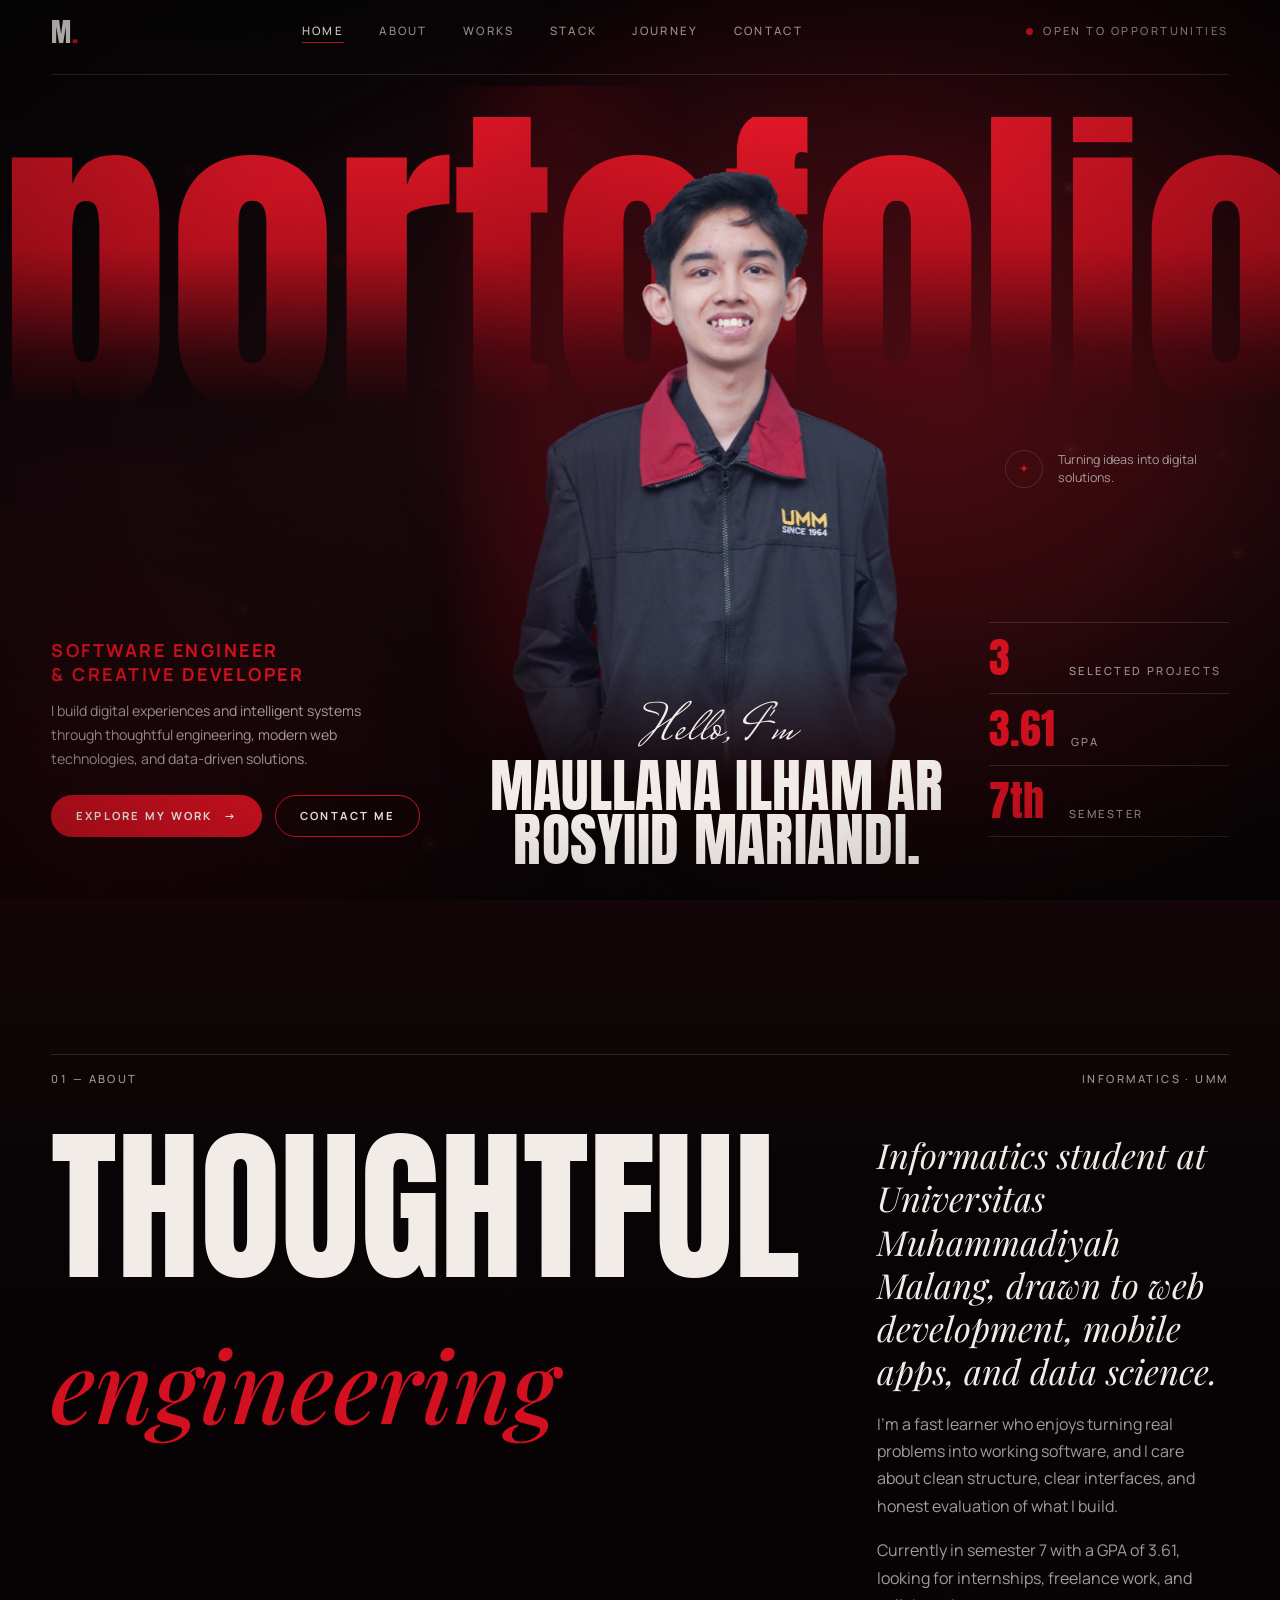
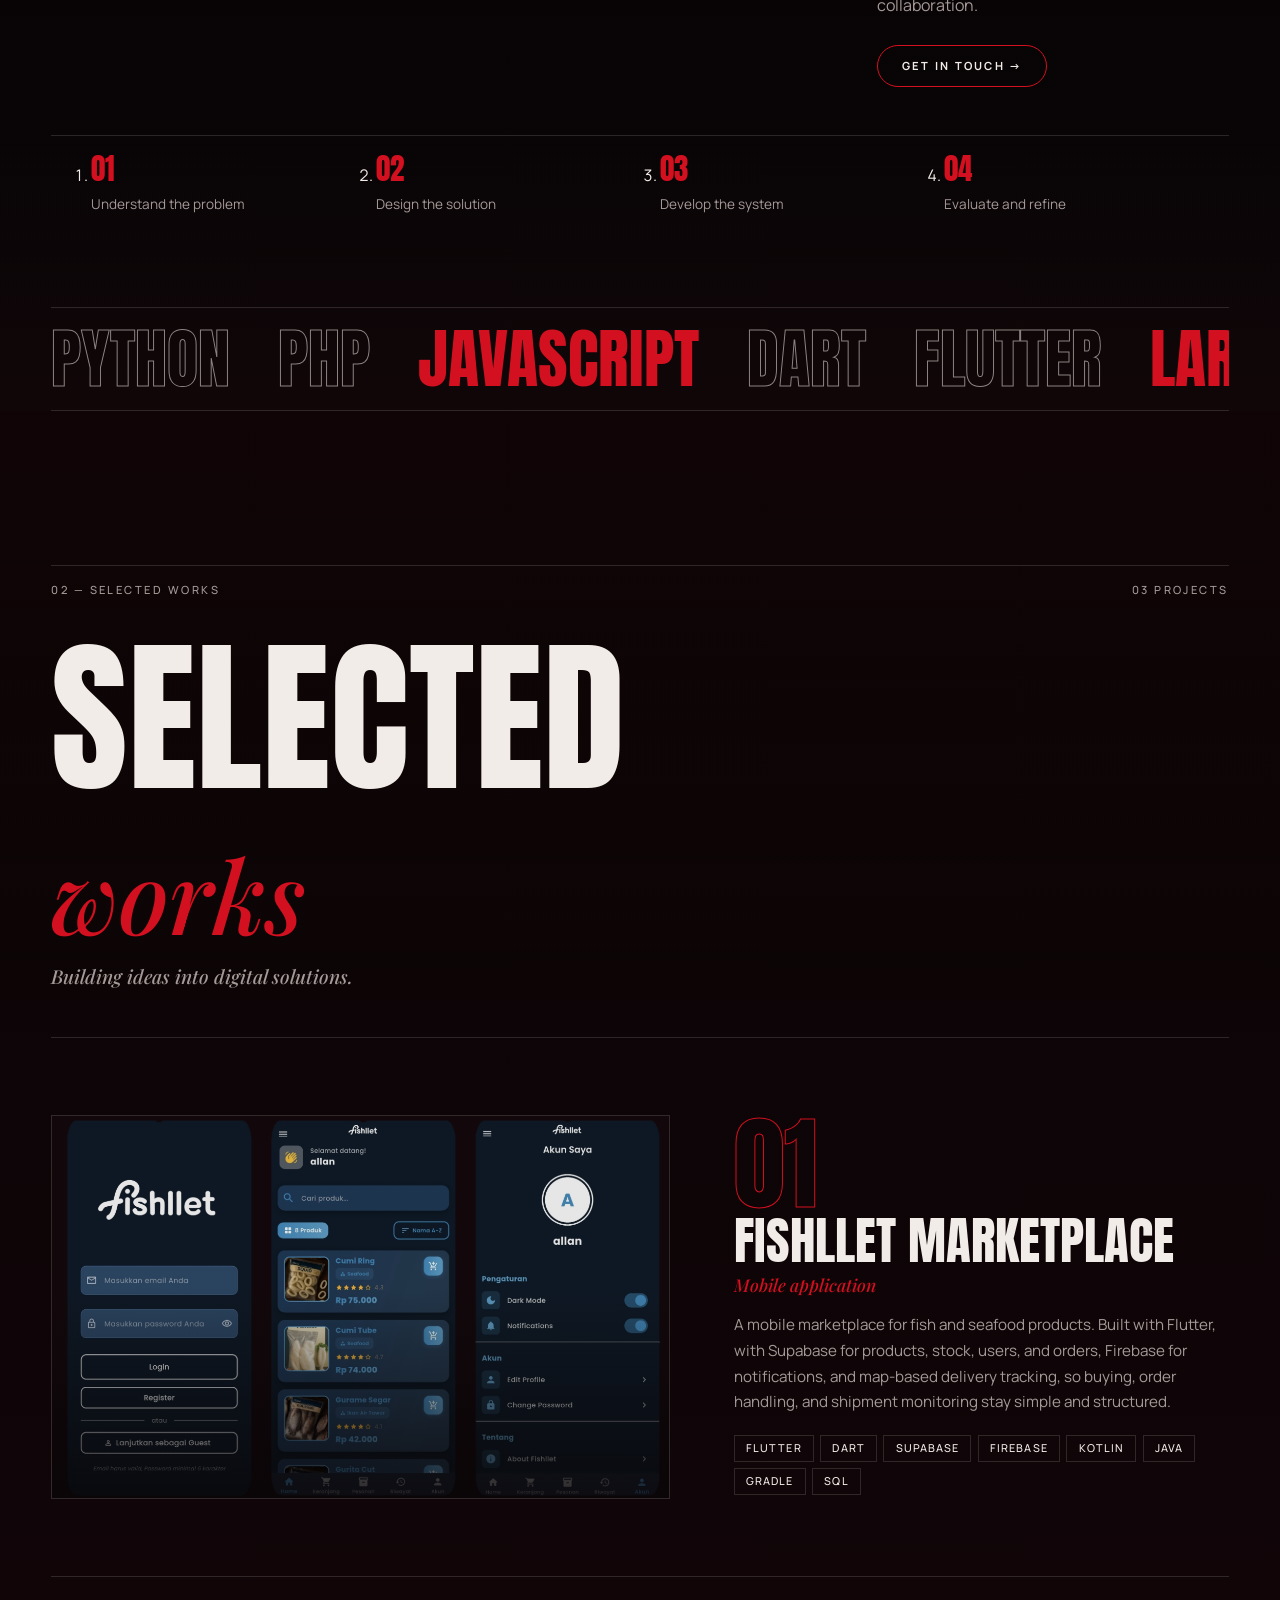
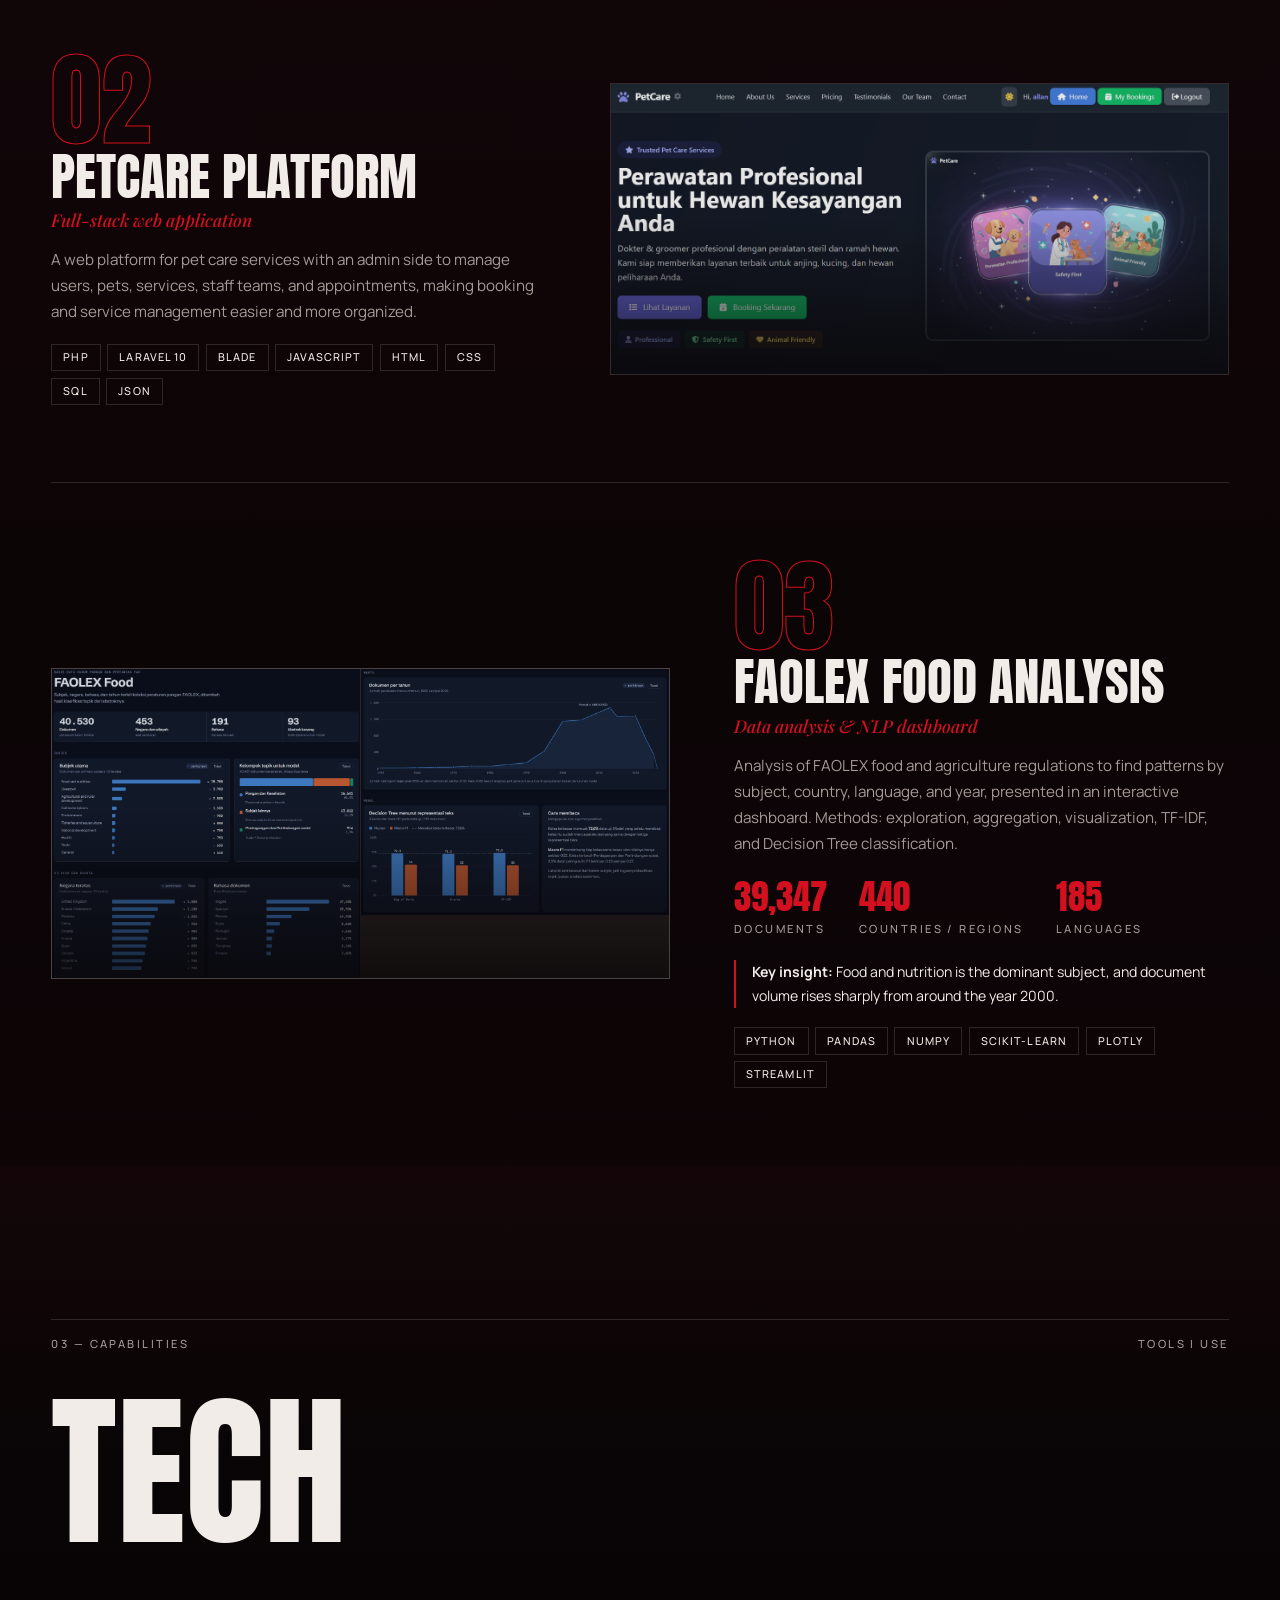
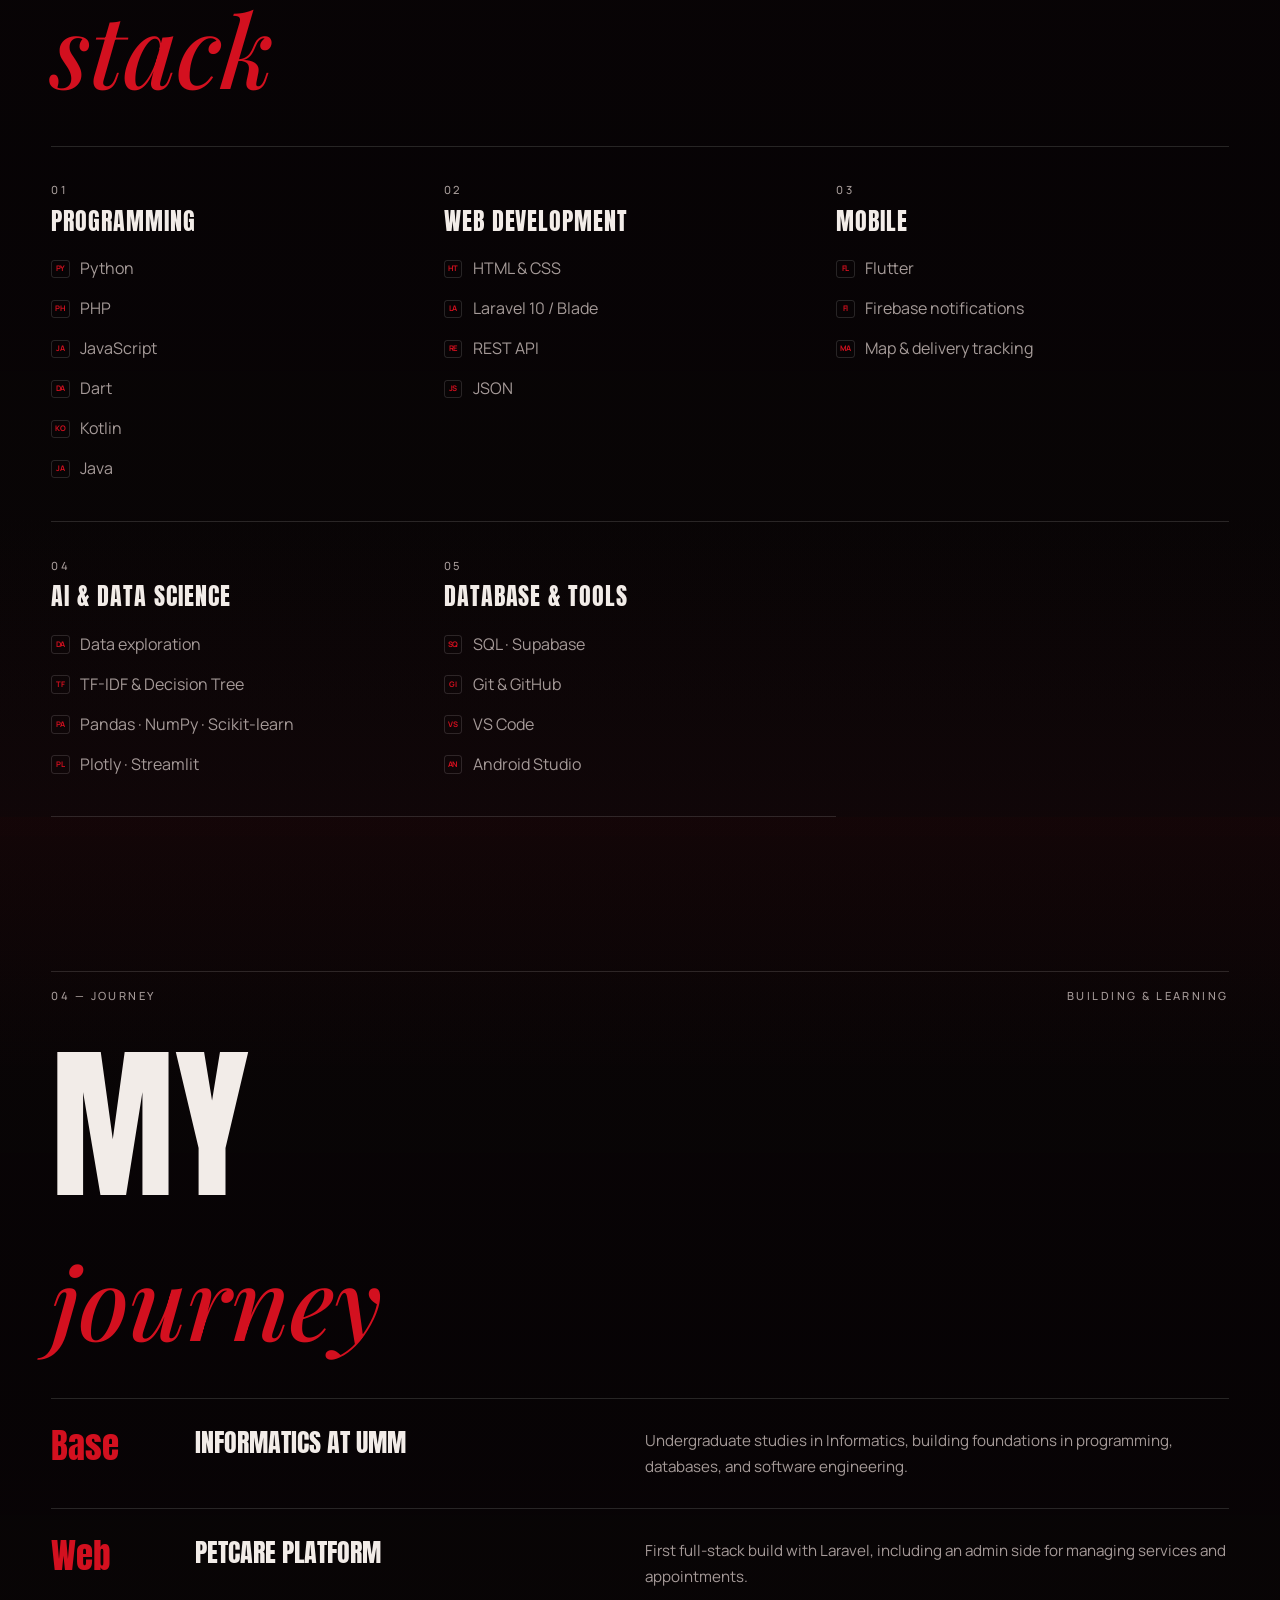
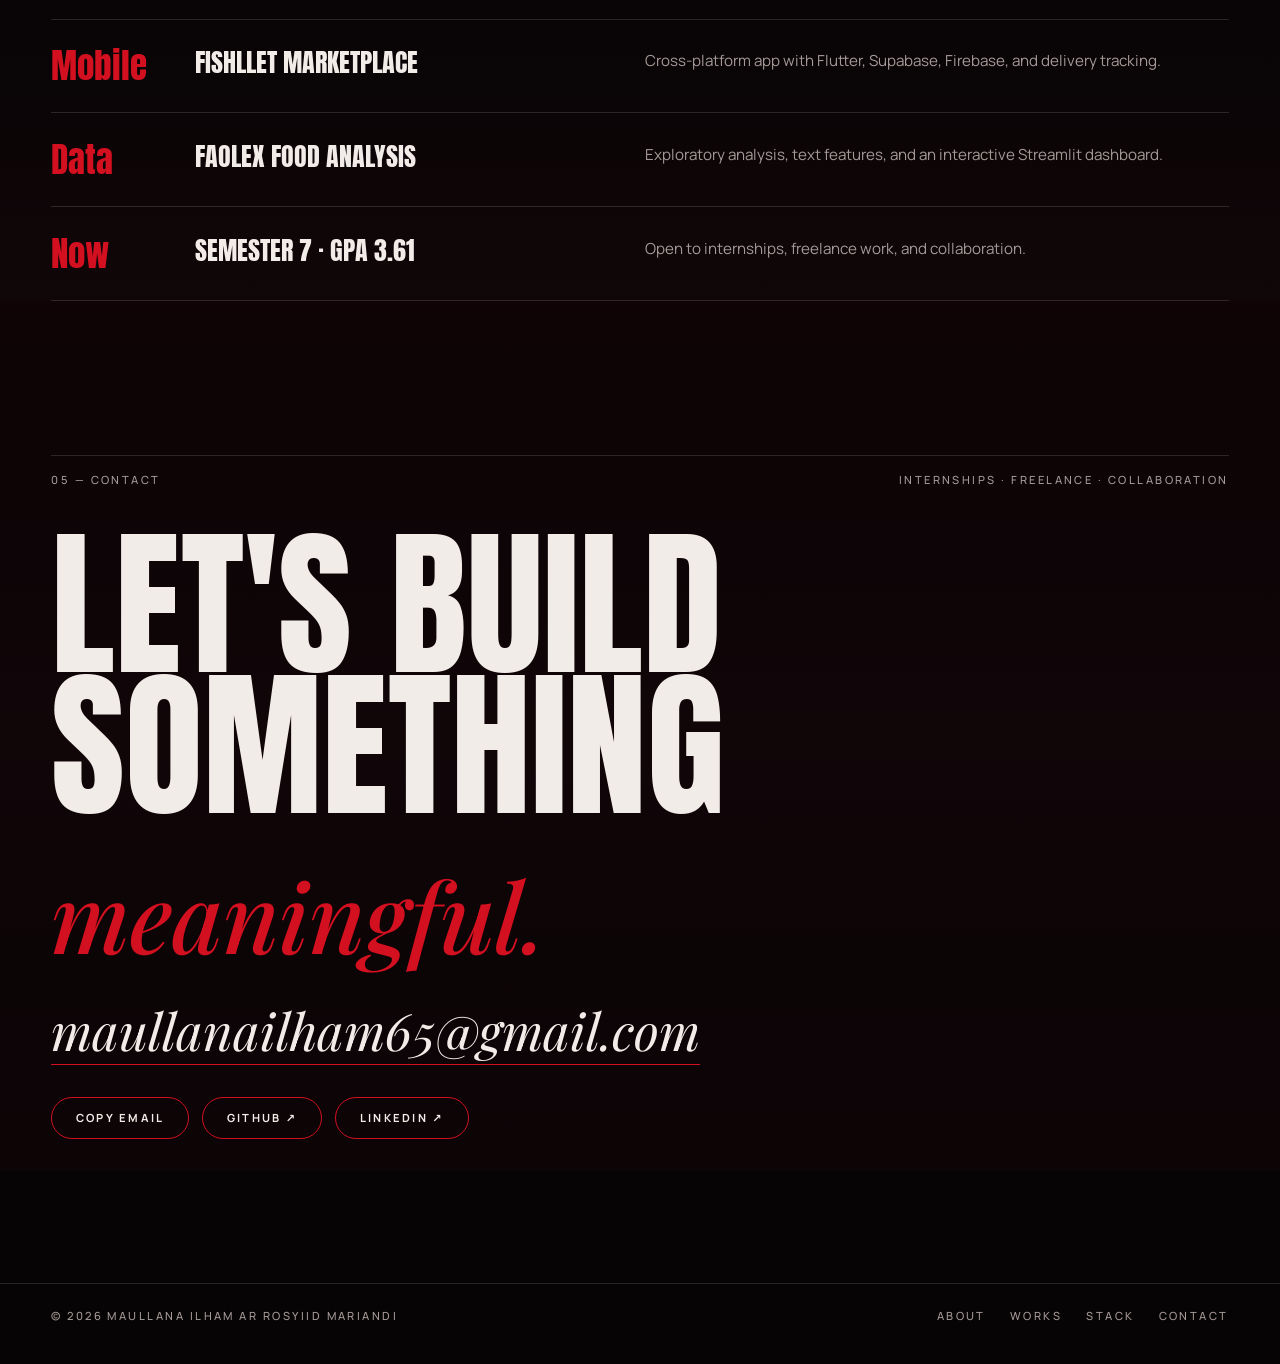
==== commit 584ad02e: "Restore single-page portfolio layout" ====
--- a/index.html
+++ b/index.html
@@ -1,134 +1,713 @@
-<!doctype html>
+﻿<!DOCTYPE html>
 <html lang="en">
-  <head>
-    <meta charset="utf-8" />
-    <meta
-      name="viewport"
-      content="width=device-width, initial-scale=1, viewport-fit=cover"
-    />
-    <title>Maullana Ilham Ar Rosyiid Mariandi — Software Engineer</title>
-    <meta
-      name="description"
-      content="Portofolio of Maullana Ilham Ar Rosyiid Mariandi"
-    />
-    <script>
-      document.documentElement.classList.add("js");
-    </script>
-    <link rel="preconnect" href="https://fonts.googleapis.com" />
-    <link rel="preconnect" href="https://fonts.gstatic.com" crossorigin />
-    <link
-      href="https://fonts.googleapis.com/css2?family=Anton&family=Manrope:wght@300;400;500;700&family=Mrs+Saint+Delafield&family=Playfair+Display:ital,wght@1,500&display=swap"
-      rel="stylesheet"
-    />
-    <link rel="stylesheet" href="style.css" />
-  </head>
-  <body>
-    <a class="skip" href="#content">Skip to content</a>
-    <div class="loader" id="loader" aria-label="Loading portofolio">
-      <div class="loader-inner">
-        <div class="loader-top">
-          <span>M. / portofolio</span>
-          <span>© <span id="loader-year"> </span> </span>
-        </div>
-        <div class="loader-mark">
-          WELCOME<span class="loader-to">TO</span>
-          <em>MY portofolio</em>
-        </div>
-        <div class="loader-meta">
-          <span id="loader-status">Initializing digital experience</span>
-          <span id="loader-index">01 — 04</span>
-        </div>
-        <span class="loader-percent" id="loader-percent">0%</span>
-        <div class="loader-line">
-          <i id="loader-bar"> </i>
-        </div>
+<head>
+<meta charset="utf-8">
+<meta name="viewport" content="width=device-width, initial-scale=1, viewport-fit=cover">
+<title>Maullana Ilham Ar Rosyiid Mariandi — Software Engineer & Creative Developer</title>
+<meta name="description" content="portofolio of Maullana Ilham Ar Rosyiid Mariandi: Informatics student focused on web development, mobile apps, and data science.">
+<meta name="theme-color" content="#070405">
+<meta property="og:title" content="Maullana Ilham Ar Rosyiid Mariandi — Software Engineer & Creative Developer">
+<meta property="og:description" content="Building digital experiences and intelligent systems through thoughtful engineering.">
+<meta property="og:type" content="website">
+<script>
+  document.documentElement.classList.add('js');
+</script>
+<link rel="preconnect" href="https://fonts.googleapis.com">
+<link rel="preconnect" href="https://fonts.gstatic.com" crossorigin>
+<link href="https://fonts.googleapis.com/css2?family=Anton&family=Manrope:wght@300;400;500;700&family=Mrs+Saint+Delafield&family=Playfair+Display:ital,wght@1,500&display=swap" rel="stylesheet">
+<style>
+:root{
+  --bg:#070405; --bg2:#12080b; --ink:#F2ECE8; --muted:#A59A98; --line:rgba(242,236,232,.14);
+  --red:#D3101F; --red2:#8E0B18; --wine:#2A0A10; --glow:rgba(211,16,31,.28);
+  --display:"Anton","Impact",sans-serif; --script:"Mrs Saint Delafield","Brush Script MT",cursive;
+  --serif:"Playfair Display",Georgia,serif; --sans:"Manrope","Segoe UI",system-ui,sans-serif;
+  --pad:clamp(1.25rem,4vw,3.5rem);
+}
+*,*::before,*::after{box-sizing:border-box}
+html{scroll-behavior:smooth;scroll-padding-top:5rem;background:var(--bg)}
+body{margin:0;background:var(--bg);color:var(--ink);font:400 1rem/1.7 var(--sans);overflow-x:hidden;-webkit-font-smoothing:antialiased}
+a{color:inherit;text-decoration:none}
+img{max-width:100%;display:block}
+ul{list-style:none;margin:0;padding:0}
+h1,h2,h3,p,dl,dd,figure{margin:0}
+:focus-visible{outline:2px solid var(--red);outline-offset:4px}
+.skip{position:absolute;left:-999px;top:0;background:var(--red);color:#fff;padding:.6rem 1rem;z-index:100}
+.skip:focus{left:0}
+.label{font:500 .7rem/1.4 var(--sans);letter-spacing:.22em;text-transform:uppercase;color:var(--muted)}
+.red{color:var(--red)}
+
+/* grain + vignette */
+.grain{position:fixed;inset:0;z-index:60;pointer-events:none;opacity:.09;mix-blend-mode:overlay;
+  background-image:url("data:image/svg+xml;utf8,<svg xmlns='http://www.w3.org/2000/svg' width='180' height='180'><filter id='n'><feTurbulence type='fractalNoise' baseFrequency='.85' numOctaves='2' stitchTiles='stitch'/></filter><rect width='100%' height='100%' filter='url(%23n)'/></svg>")}
+.vignette{position:fixed;inset:0;z-index:59;pointer-events:none;background:radial-gradient(ellipse at center,transparent 58%,rgba(0,0,0,.38))}
+.cosmic-canvas{position:fixed;inset:0;z-index:0;width:100%;height:100%;pointer-events:none;opacity:1;mix-blend-mode:screen}
+.progress{position:fixed;top:0;left:0;right:0;height:2px;background:var(--red);transform:scaleX(0);transform-origin:0 50%;z-index:70}
+
+/* cinematic preloader */
+.loader{position:fixed;inset:0;z-index:90;display:flex;align-items:center;justify-content:center;overflow:hidden;background:rgba(5,3,4,.88);color:var(--ink);transition:clip-path .9s cubic-bezier(.76,0,.24,1),visibility 0s linear .9s}
+.loader::before{content:"";position:absolute;inset:0;background:radial-gradient(circle at 70% 42%,rgba(211,16,31,.16),transparent 34%),linear-gradient(115deg,transparent 0 48%,rgba(255,255,255,.025) 50%,transparent 52%);pointer-events:none}
+.loader::after{content:"";position:absolute;inset:0;opacity:.08;pointer-events:none;background-image:url("data:image/svg+xml;utf8,<svg xmlns='http://www.w3.org/2000/svg' width='180' height='180'><filter id='n'><feTurbulence type='fractalNoise' baseFrequency='.85' numOctaves='2' stitchTiles='stitch'/></filter><rect width='100%' height='100%' filter='url(%23n)'/></svg>")}
+.loader-inner{position:relative;z-index:1;width:min(78vw,54rem);padding:2rem 0}
+.loader-top,.loader-meta{display:flex;align-items:center;justify-content:space-between;gap:1rem;color:var(--muted);font:500 .65rem/1.4 var(--sans);letter-spacing:.2em;text-transform:uppercase}
+.loader-mark{margin:clamp(2rem,8vh,6rem) 0 3rem;text-align:left;font:400 clamp(4.5rem,15vw,12rem)/.78 var(--display);letter-spacing:-.02em;color:var(--ink);text-transform:uppercase}
+.loader-mark .loader-to{display:block;font-size:.72em;line-height:.8;letter-spacing:-.02em}
+.loader-mark em{display:block;margin-left:0;text-align:left;font:italic 500 clamp(1rem,2.5vw,1.8rem)/1 var(--serif);letter-spacing:.08em;color:var(--red);text-transform:none}
+.loader-line{height:1px;background:rgba(242,236,232,.2);position:relative;overflow:hidden}
+.loader-line i{display:block;width:0;height:100%;background:var(--red);box-shadow:0 0 1rem rgba(211,16,31,.8);transition:width .12s linear}
+.loader-percent{display:block;margin:.6rem 0 1.8rem;text-align:right;font:400 clamp(2.2rem,6vw,4.5rem)/1 var(--display);color:var(--red);font-variant-numeric:tabular-nums}
+.loader.done{clip-path:inset(0 0 100% 0);visibility:hidden}
+html:not(.js) .loader{display:none}
+@media (prefers-reduced-motion:reduce){
+  .loader{transition:none}
+  .loader.done{display:none}
+  .cosmic-canvas{opacity:.45}
+}
+
+/* cursor */
+.cursor{position:fixed;left:0;top:0;width:12px;height:12px;border-radius:50%;background:var(--red);pointer-events:none;z-index:80;transform:translate(-50%,-50%);transition:width .25s,height .25s,background .25s,opacity .2s;opacity:0;mix-blend-mode:screen}
+.cursor.on{opacity:1}.cursor.big{width:54px;height:54px;background:rgba(211,16,31,.35)}
+
+/* nav */
+header.top{position:fixed;inset:0 0 auto 0;z-index:50;transition:background .4s,backdrop-filter .4s,border-color .4s;border-bottom:1px solid transparent;padding-top:env(safe-area-inset-top,0)}
+header.top.solid{background:rgba(7,4,5,.82);backdrop-filter:blur(14px);-webkit-backdrop-filter:blur(14px);border-color:var(--line)}
+.bar{display:flex;align-items:center;justify-content:space-between;gap:1rem;padding:1.1rem var(--pad)}
+.logo{font:400 1.7rem/1 var(--display);letter-spacing:.02em}.logo b{color:var(--red);font-weight:400}
+.links{display:flex;gap:2.2rem}
+.links a{font:500 .72rem/1 var(--sans);letter-spacing:.2em;text-transform:uppercase;color:var(--muted);transition:color .25s;position:relative;padding:.4rem 0}
+.links a::after{content:"";position:absolute;left:0;right:0;bottom:0;height:1px;background:var(--red);transform:scaleX(0);transform-origin:left;transition:transform .3s}
+.links a:hover,.links a.act{color:var(--ink)}.links a:hover::after,.links a.act::after{transform:scaleX(1)}
+.status{display:flex;align-items:center;gap:.6rem}
+.dot{width:7px;height:7px;border-radius:50%;background:var(--red);box-shadow:0 0 0 0 var(--glow);animation:ping 2s infinite}
+@keyframes ping{70%{box-shadow:0 0 0 10px transparent}100%{box-shadow:0 0 0 0 transparent}}
+.burger{display:none;background:none;border:1px solid var(--line);color:var(--ink);width:2.75rem;height:2.75rem;border-radius:50%;cursor:pointer;font:500 .65rem var(--sans);letter-spacing:.1em}
+
+/* hero */
+.hero{position:relative;min-height:100svh;overflow:hidden;background:radial-gradient(ellipse 70% 60% at 62% 38%,rgba(42,10,16,.86),transparent 70%),linear-gradient(180deg,rgba(7,4,5,.72),rgba(18,8,11,.82) 52%,rgba(7,4,5,.94));isolation:isolate}
+.hero::before{content:"";position:absolute;inset:-12%;z-index:-1;background:radial-gradient(circle at 70% 45%,rgba(211,16,31,.22),transparent 45%);transform:translate3d(calc(var(--mx,0px)*-.18),calc(var(--my,0px)*-.18),0);transition:transform .8s cubic-bezier(.2,.7,.2,1);will-change:transform}
+.hero::after{content:"";position:absolute;inset:-20%;z-index:-1;background:radial-gradient(circle at 20% 80%,rgba(211,16,31,.1),transparent 28%);animation:ambient 14s ease-in-out infinite alternate;pointer-events:none}
+@keyframes ambient{from{transform:translate3d(-2%,2%,0) scale(1)}to{transform:translate3d(4%,-3%,0) scale(1.08)}}
+.hero-particles{position:absolute;inset:0;z-index:0;overflow:hidden;pointer-events:none}
+.hero-particles i{position:absolute;width:3px;height:3px;border-radius:50%;background:var(--red);box-shadow:0 0 12px rgba(211,16,31,.8);opacity:0;animation:float-particle var(--duration,8s) ease-in-out infinite;animation-delay:var(--delay,0s);left:var(--left);top:var(--top)}
+@keyframes float-particle{0%,100%{opacity:0;transform:translate3d(0,18px,0) scale(.7)}30%,70%{opacity:.55}50%{transform:translate3d(var(--drift,12px),-32px,0) scale(1)}}
+.giant{position:absolute;left:50%;top:clamp(5.5rem,13vh,9rem);transform:translate3d(calc(-50% + var(--mx,0px)),calc(var(--sy,0px) + var(--my,0px)),0);width:100%;text-align:center;
+  font:400 clamp(5.5rem,26.5vw,30rem)/.86 var(--display);letter-spacing:-.005em;white-space:nowrap;user-select:none;
+  background:linear-gradient(180deg,#E01626 0%,#B30F1C 45%,rgba(90,8,16,.55) 80%,rgba(40,4,8,0) 100%);-webkit-background-clip:text;background-clip:text;color:transparent;will-change:transform}
+.rule{position:absolute;left:var(--pad);right:var(--pad);top:4.6rem;height:1px;background:var(--line)}
+.photo{position:absolute;z-index:1;bottom:7rem;left:56%;transform:translate3d(calc(-50% + var(--mx,0px)*.65),calc(var(--py,0px) + var(--my,0px)*.65),0);height:min(78svh,60vw);aspect-ratio:4/5;will-change:transform;
+  -webkit-mask-image:linear-gradient(to top,transparent 0,#000 18%),linear-gradient(to right,transparent 0,#000 22%,#000 78%,transparent 100%);
+  -webkit-mask-composite:source-in;mask-image:linear-gradient(to top,transparent 0,#000 18%),linear-gradient(to right,transparent 0,#000 22%,#000 78%,transparent 100%);mask-composite:intersect}
+.photo img{width:100%;height:100%;object-fit:cover;object-position:center top;filter:contrast(1.08) saturate(.9) brightness(.92)}
+.photo .ph{display:none;position:absolute;inset:0;place-items:end center;font:400 22rem/.8 var(--display);color:rgba(211,16,31,.35)}
+.photo.none img{display:none}.photo.none .ph{display:grid}
+.photo::after{content:"";position:absolute;inset:0;background:linear-gradient(90deg,rgba(142,11,24,.35),transparent 45%);mix-blend-mode:multiply;pointer-events:none}
+.photo-caption{position:absolute;z-index:3;left:56%;bottom:2rem;transform:translateX(-50%);width:min(38rem,42vw);text-align:center}
+.photo-caption .hello{margin:0}
+.photo-caption .name{font-size:clamp(2rem,4.5vw,4.5rem);line-height:.95}
+.copy{position:absolute;z-index:3;left:var(--pad);bottom:clamp(2.5rem,7vh,4.5rem);max-width:25rem}
+.hello{font:400 clamp(2.4rem,4vw,3.6rem)/1 var(--script);color:var(--ink);margin-bottom:-.3rem}
+.name{font:400 clamp(4.2rem,11vw,9.5rem)/.9 var(--display);text-transform:uppercase;letter-spacing:.005em}
+.role{margin:1rem 0 .8rem;font:700 clamp(.95rem,1.4vw,1.15rem)/1.35 var(--sans);letter-spacing:.14em;text-transform:uppercase;color:var(--red)}
+.lede{font-size:.88rem;color:var(--muted);max-width:22rem}
+.cta{display:flex;flex-wrap:wrap;gap:.8rem;margin-top:1.5rem}
+.btn{display:inline-flex;align-items:center;gap:.7rem;padding:.9rem 1.5rem;border:1px solid var(--red);font:700 .7rem/1 var(--sans);letter-spacing:.2em;text-transform:uppercase;border-radius:999px;transition:background .3s,color .3s,box-shadow .3s;will-change:transform}
+.btn.fill{background:var(--red);color:#fff}.btn:hover{box-shadow:0 0 2rem var(--glow)}.btn.ghost:hover{background:var(--red)}
+.stats{position:absolute;z-index:3;right:var(--pad);bottom:clamp(2.5rem,7vh,4.5rem);width:min(15rem,22vw)}
+.stats li{display:flex;align-items:baseline;gap:1rem;padding:.9rem 0;border-top:1px solid var(--line)}
+.stats li:last-child{border-bottom:1px solid var(--line)}
+.stats b{font:400 2.6rem/1 var(--display);color:var(--red);min-width:4rem}
+.spark{position:absolute;z-index:3;right:var(--pad);top:50%;width:min(14rem,22vw);display:flex;gap:.9rem;align-items:center;font-size:.78rem;color:var(--muted);line-height:1.45}
+.spark i{flex:0 0 2.4rem;height:2.4rem;border:1px solid var(--line);border-radius:50%;display:grid;place-items:center;color:var(--red);font-style:normal}
+.scroll{position:absolute;z-index:3;left:50%;bottom:1.1rem;transform:translateX(-50%);display:flex;flex-direction:column;align-items:center;gap:.5rem}
+.scroll span{width:1px;height:2.2rem;background:linear-gradient(var(--red),transparent);animation:drop 2s ease-in-out infinite;transform-origin:top}
+@keyframes drop{0%{transform:scaleY(0)}50%{transform:scaleY(1)}100%{transform:scaleY(1);opacity:0}}
+
+.fade{opacity:0}body.ready .fade{animation:fadein 1.4s .3s ease forwards}@keyframes fadein{to{opacity:1}}
+/* intro entrance */
+.in{opacity:0;transform:translateY(24px)}
+body.ready .in{animation:rise .9s cubic-bezier(.2,.7,.2,1) forwards;animation-delay:calc(var(--d,0)*.12s + .15s)}
+@keyframes rise{to{opacity:1;transform:none}}
+body.ready .giant{animation:giant 1.4s cubic-bezier(.2,.7,.2,1) both}
+@keyframes giant{from{opacity:0;letter-spacing:.06em}to{opacity:1}}
+.rv{opacity:0;transform:translateY(32px);transition:opacity .9s,transform .9s cubic-bezier(.2,.7,.2,1);transition-delay:calc(var(--d,0)*.1s)}
+.rv.show{opacity:1;transform:none}
+
+/* sections */
+section{position:relative}
+.sec{isolation:isolate;background:linear-gradient(180deg,rgba(18,8,11,.4),rgba(7,4,5,.56) 48%,rgba(18,8,11,.38))}
+.sec::before{content:"";position:absolute;inset:0;z-index:-1;pointer-events:none;background:linear-gradient(180deg,rgba(211,16,31,.045),transparent 24%,transparent 76%,rgba(42,10,16,.18))}
+.sec:nth-of-type(3n){background:linear-gradient(180deg,rgba(7,4,5,.5),rgba(42,10,16,.3) 50%,rgba(7,4,5,.58))}
+.wrap{padding:0 var(--pad);max-width:96rem;margin:0 auto}
+.sec{padding:clamp(5rem,12vw,10rem) 0 0}
+.head{display:flex;justify-content:space-between;align-items:end;gap:1rem;border-top:1px solid var(--line);padding-top:1rem;margin-bottom:3rem}
+.huge{font:400 clamp(3.6rem,13vw,12rem)/.88 var(--display);text-transform:uppercase}
+.huge em{font:italic 500 .6em/1 var(--serif);text-transform:none;color:var(--red)}
+
+.about{display:grid;grid-template-columns:1fr 1.1fr;gap:clamp(2rem,6vw,6rem);align-items:start}
+.about .big{font:400 clamp(1.5rem,2.7vw,2.4rem)/1.25 var(--serif);font-style:italic;color:var(--ink)}
+.about p+p{margin-top:1.1rem;color:var(--muted)}
+.process{display:grid;grid-template-columns:repeat(4,1fr);gap:0;margin-top:3rem;border-top:1px solid var(--line)}
+.process li{padding:1.2rem 1rem 0 0}.process b{font:400 1.8rem/1 var(--display);color:var(--red);display:block;margin-bottom:.4rem}
+.process span{font-size:.85rem;color:var(--muted)}
+.ticker{overflow:hidden;margin-top:clamp(3rem,7vw,6rem);border-block:1px solid var(--line);padding:1.2rem 0}
+.ticker div{display:flex;gap:3rem;width:max-content;animation:tick 40s linear infinite}
+.ticker span{font:400 clamp(2rem,5vw,4rem)/1 var(--display);text-transform:uppercase;color:transparent;-webkit-text-stroke:1px rgba(242,236,232,.55);white-space:nowrap}
+.ticker span:nth-child(3n){color:var(--red);-webkit-text-stroke:0}
+@keyframes tick{to{transform:translateX(-50%)}}
+
+.work{display:grid;grid-template-columns:1.25fr 1fr;gap:clamp(1.5rem,5vw,5rem);align-items:center;padding:clamp(2.5rem,6vw,5rem) 0;border-top:1px solid var(--line)}
+.work:nth-child(even) .shot{order:2}
+.work:nth-child(even){grid-template-columns:1fr 1.25fr}
+.work:nth-child(even) .shot{grid-column:2}.work:nth-child(even) .info{grid-column:1;grid-row:1}
+.shot{position:relative;overflow:hidden;background:var(--bg2);border:1px solid var(--line)}
+.shot img{width:100%;height:auto;transition:transform .9s cubic-bezier(.2,.7,.2,1),filter .5s;filter:saturate(.85) brightness(.9)}
+.shot::before{content:"VIEW PROJECT";position:absolute;inset:1rem;z-index:1;display:grid;place-items:center;border:1px solid rgba(242,236,232,.45);color:#fff;font:700 .65rem/1 var(--sans);letter-spacing:.2em;opacity:0;transform:scale(.96);transition:opacity .4s,transform .5s;pointer-events:none}
+.shot::after{content:"";position:absolute;inset:0;background:linear-gradient(180deg,transparent 45%,rgba(7,4,5,.72));pointer-events:none;transition:opacity .4s}
+.work:hover .shot img{transform:scale(1.045);filter:none}.work:hover .shot::after{opacity:0}
+.work:hover .shot::before,.work:focus-within .shot::before{opacity:1;transform:scale(1)}
+.work:hover .info,.work:focus-within .info{transform:translateY(-4px)}
+.work:focus-visible{outline:1px solid var(--red);outline-offset:1rem}
+.work .info{transition:transform .5s cubic-bezier(.2,.7,.2,1)}
+.shot.duo{display:grid;grid-template-columns:repeat(2,minmax(0,1fr));gap:1px;background:var(--line)}
+.shot.duo img{display:block;width:100%;height:auto}
+.num{font:400 clamp(4rem,8vw,7rem)/.9 var(--display);color:transparent;-webkit-text-stroke:1px var(--red)}
+.work h3{font:400 clamp(2rem,4vw,3.4rem)/1 var(--display);text-transform:uppercase;margin:.3rem 0 .4rem}
+.work .cat{font:italic 500 1.1rem var(--serif);color:var(--red);margin-bottom:1rem}
+.work p.d{color:var(--muted);font-size:.95rem;max-width:32rem}
+.chips{display:flex;flex-wrap:wrap;gap:.4rem;margin-top:1.2rem}
+.chips li{font:500 .68rem/1 var(--sans);letter-spacing:.1em;text-transform:uppercase;padding:.45rem .7rem;border:1px solid var(--line);color:var(--ink);transition:border-color .25s,color .25s}
+.chips li:hover{border-color:var(--red);color:var(--red)}
+.metrics{display:flex;gap:2rem;margin-top:1.4rem;flex-wrap:wrap}
+.metrics b{display:block;font:400 2.2rem/1 var(--display);color:var(--red);font-variant-numeric:tabular-nums}
+.insight{margin-top:1.2rem;padding-left:1rem;border-left:2px solid var(--red);font-size:.88rem;color:var(--ink)}
+.plinks{display:flex;gap:1.4rem;margin-top:1.4rem}
+.plinks a{font:700 .7rem/1 var(--sans);letter-spacing:.2em;text-transform:uppercase;border-bottom:1px solid var(--red);padding-bottom:.35rem}
+
+.stack{display:grid;grid-template-columns:repeat(3,1fr);border-top:1px solid var(--line)}
+.stack>div{padding:1.8rem 1.5rem 2rem 0;border-bottom:1px solid var(--line)}
+.stack h3{font:400 1.5rem/1 var(--display);text-transform:uppercase;letter-spacing:.04em;margin:.4rem 0 1rem}
+.stack li{padding:.25rem 0;color:var(--muted);transition:color .25s,padding .25s}
+.stack li:hover{color:var(--ink);padding-left:.5rem}
+.stack-item{display:flex;align-items:center;gap:.65rem;min-height:2rem}
+.stack-icon{width:1.15rem;height:1.15rem;object-fit:contain;flex:0 0 1.15rem;filter:grayscale(1) brightness(1.8);transition:filter .25s,transform .25s}
+.stack li:hover .stack-icon{filter:none;transform:scale(1.12)}
+.stack-fallback{display:none;place-items:center;width:1.15rem;height:1.15rem;flex:0 0 1.15rem;border:1px solid var(--line);border-radius:3px;color:var(--red);font:700 .48rem/1 var(--sans);letter-spacing:-.04em}
+.stack-icon.is-missing{display:none}.stack-icon.is-missing+.stack-fallback{display:grid}
+
+.journey{border-top:1px solid var(--line)}
+.step{display:grid;grid-template-columns:7rem 1fr 1.4fr;gap:2rem;padding:1.8rem 0;border-bottom:1px solid var(--line);transition:background .3s,padding .3s}
+.step:hover{background:linear-gradient(90deg,rgba(211,16,31,.1),transparent);padding-left:1rem}
+.step b{font:400 2.2rem/1 var(--display);color:var(--red)}
+.step h3{font:400 1.6rem/1.1 var(--display);text-transform:uppercase}
+.step p{color:var(--muted);font-size:.95rem}
+
+.contact{padding-bottom:2rem;text-align:left}
+.contact .huge{font-size:clamp(3.4rem,12.5vw,11.5rem)}
+.mail{display:inline-block;margin-top:2.5rem;font:400 clamp(1.4rem,4vw,3.2rem)/1.1 var(--serif);font-style:italic;border-bottom:1px solid var(--red);padding-bottom:.4rem;overflow-wrap:anywhere;transition:color .3s}
+.mail:hover{color:var(--red)}
+.crow{display:flex;flex-wrap:wrap;align-items:center;gap:.8rem;margin-top:2rem}
+.btn.copy-b{background:none;color:var(--ink);cursor:pointer;font-family:var(--sans)}
+.btn.copy-b:hover{background:var(--red)}
+footer{margin-top:clamp(4rem,9vw,7rem);border-top:1px solid var(--line);padding:1.5rem 0 2.5rem}
+.foot{display:flex;flex-wrap:wrap;justify-content:space-between;gap:1rem}
+.foot nav{display:flex;gap:1.5rem;flex-wrap:wrap}
+.foot a:hover{color:var(--red)}
+.toast{position:fixed;left:50%;bottom:1.5rem;transform:translate(-50%,2rem);background:var(--red);color:#fff;padding:.7rem 1.2rem;font:700 .7rem var(--sans);letter-spacing:.15em;text-transform:uppercase;opacity:0;transition:.35s;z-index:85;pointer-events:none}
+.toast.on{opacity:1;transform:translate(-50%,0)}
+
+@media (max-width:1024px){
+  .stats{width:12rem}.spark{display:none}
+  .about{grid-template-columns:1fr}.stack{grid-template-columns:repeat(2,1fr)}
+  .step{grid-template-columns:5rem 1fr}.step p{grid-column:2}
+}
+@media (max-width:820px){
+  .links{position:fixed;inset:0;background:rgba(7,4,5,.97);flex-direction:column;align-items:flex-start;justify-content:center;padding:var(--pad);gap:1.4rem;opacity:0;visibility:hidden;transition:.35s;z-index:-1}
+  .links a{font:400 3.4rem/1 var(--display);letter-spacing:.02em;color:var(--ink)}
+  .links.open{opacity:1;visibility:visible}
+  .burger{display:block;position:relative;z-index:2}.status .label{display:none}
+  .hero{display:flex;flex-direction:column;min-height:100svh;padding-top:5.5rem}
+  .rule{display:none}
+  .giant{position:relative;left:auto;top:auto;transform:none;font-size:clamp(4rem,27vw,9rem);margin-top:1rem}
+  .photo{position:relative;left:auto;bottom:auto;transform:none !important;height:auto;width:min(86%,24rem);aspect-ratio:4/5;margin:-1.5rem auto 0}
+  .hero-particles{opacity:.45}
+  .photo-caption{position:relative;left:auto;bottom:auto;transform:none;width:auto;padding:0 var(--pad);margin:.75rem auto 0}
+  .photo-caption .name{font-size:clamp(2.4rem,12vw,5rem)}
+  .copy{position:relative;left:auto;bottom:auto;max-width:none;padding:0 var(--pad);margin-top:2rem;z-index:4}
+  .stats{position:relative;right:auto;bottom:auto;width:auto;display:grid;grid-template-columns:repeat(3,1fr);gap:.8rem;padding:2rem var(--pad) 3rem}
+  .stats li{flex-direction:column;gap:.2rem;align-items:flex-start;border-top:1px solid var(--line);border-bottom:0}
+  .stats li:last-child{border-bottom:0}.stats b{font-size:2.2rem;min-width:0}
+  .scroll{display:none}
+  .work,.work:nth-child(even){grid-template-columns:1fr}
+  .work:nth-child(even) .shot,.work:nth-child(even) .info{grid-column:auto;grid-row:auto;order:0}
+  .process{grid-template-columns:1fr 1fr}.stack{grid-template-columns:1fr}
+  .shot.duo{grid-template-columns:1fr}
+}
+@media (hover:none),(pointer:coarse){.cursor{display:none}}
+@media (hover:hover) and (pointer:fine){body.cur,body.cur a,body.cur button{cursor:none}}
+@media (prefers-reduced-motion:reduce){
+  html{scroll-behavior:auto}
+  *,*::before,*::after{animation:none!important;transition:none!important}
+  .in,.rv,.fade{opacity:1;transform:none}
+  .hero-particles,.hero::after{display:none}
+}
+</style>
+</head>
+<body>
+<a class="skip" href="#work">Skip to content</a>
+<div class="loader" id="loader" aria-label="Loading portofolio">
+  <div class="loader-inner">
+    <div class="loader-top"><span>M. / portofolio</span><span>© <span id="loader-year"></span></span></div>
+    <div class="loader-mark">WELCOME<span class="loader-to">TO</span><em>MY portofolio</em></div>
+    <div class="loader-meta"><span id="loader-status">Initializing digital experience</span><span id="loader-index">01 — 04</span></div>
+    <span class="loader-percent" id="loader-percent">0%</span>
+    <div class="loader-line" aria-hidden="true"><i id="loader-bar"></i></div>
+  </div>
+</div>
+<div class="grain" aria-hidden="true"></div><div class="vignette" aria-hidden="true"></div>
+<canvas class="cosmic-canvas" id="cosmicCanvas" aria-hidden="true"></canvas>
+<div class="progress" id="progress" aria-hidden="true"></div>
+<div class="cursor" id="cursor" aria-hidden="true"></div>
+<div class="toast" id="toast" role="status" aria-live="polite">Email copied</div>
+
+<header class="top" id="top">
+  <div class="bar">
+    <a class="logo" href="#home" aria-label="Maullana Ilham Ar Rosyiid Mariandi, back to top">M<b>.</b></a>
+    <nav aria-label="Main">
+      <div class="links" id="links">
+        <a href="#home" class="act">Home</a><a href="#about">About</a><a href="#work">Works</a><a href="#stack">Stack</a><a href="#journey">Journey</a><a href="#contact">Contact</a>
       </div>
+    </nav>
+    <div class="status"><span class="dot" aria-hidden="true"></span><span class="label">Open to opportunities</span>
+      <button class="burger" id="burger" type="button" aria-expanded="false" aria-controls="links" aria-label="Toggle menu">MENU</button></div>
+  </div>
+</header>
+
+<main>
+<section class="hero" id="home">
+  <div class="rule" aria-hidden="true"></div>
+  <div class="giant" id="giant" aria-hidden="true">portofolio</div>
+  <div class="hero-particles" id="heroParticles" aria-hidden="true"></div>
+  <figure class="photo fade" id="photo">
+    <!-- Replace foto.jpg to change your profile photo -->
+    <img src="foto.png" alt="Portrait of Maullana Ilham Ar Rosyiid Mariandi" fetchpriority="high" width="800" height="1000">
+    <span class="ph" aria-hidden="true">M</span>
+  </figure>
+  <div class="photo-caption">
+    <p class="hello in" style="--d:1">Hello, I'm</p>
+    <h1 class="name in" style="--d:2">Maullana Ilham Ar Rosyiid Mariandi.</h1>
+  </div>
+  <div class="copy">
+    <p class="role in" style="--d:3">Software Engineer<br>&amp; Creative Developer</p>
+    <p class="lede in" style="--d:4">I build digital experiences and intelligent systems through thoughtful engineering, modern web technologies, and data-driven solutions.</p>
+    <div class="cta in" style="--d:5">
+      <a class="btn fill mag" href="#work">Explore my work <span aria-hidden="true">→</span></a>
+      <a class="btn ghost mag" href="#contact">Contact me</a>
     </div>
-    <div class="grain"></div>
-    <div class="vignette"></div>
-    <canvas class="cosmic-canvas" id="cosmicCanvas"> </canvas>
-    <div class="progress" id="progress"></div>
-    <div class="cursor" id="cursor"></div>
-    <div class="toast" id="toast">Email copied</div>
-    <header class="top" id="top">
-      <div class="bar">
-        <a class="logo" href="index.html">M<b>.</b> </a>
-        <nav aria-label="Main">
-          <div class="links" id="links">
-            <a href="index.html">Home</a>
-            <a href="about.html">About</a>
-            <a href="work.html">Works</a>
-            <a href="stack.html">Stack</a>
-            <a href="journey.html">Journey</a>
-            <a href="contact.html">Contact</a>
-          </div>
-        </nav>
-        <div class="status">
-          <span class="dot"> </span>
-          <span class="label">Open to opportunities</span>
-          <button
-            class="burger"
-            id="burger"
-            type="button"
-            aria-expanded="false"
-            aria-controls="links"
-          >
-            MENU
-          </button>
-        </div>
-      </div>
-    </header>
-    <main id="content">
-      <section class="hero" id="home">
-        <div class="rule"></div>
-        <div class="giant" id="giant">portofolio</div>
-        <div class="hero-particles" id="heroParticles"></div>
-        <figure class="photo fade" id="photo">
-          <img
-            src="foto.png"
-            alt="Portrait of Maullana Ilham Ar Rosyiid Mariandi"
-            fetchpriority="high"
-            width="800"
-            height="1000"
-          />
-          <span class="ph">M</span>
-        </figure>
-        <div class="photo-caption">
-          <p class="hello in">Hello, I'm</p>
-          <h1 class="name in">Maullana Ilham Ar Rosyiid Mariandi.</h1>
-        </div>
-        <div class="copy">
-          <p class="role in">Software Engineer<br />&amp; Creative Developer</p>
-          <p class="lede in">
-            I build digital experiences and intelligent systems through
-            thoughtful engineering, modern web technologies, and data-driven
-            solutions.
-          </p>
-          <div class="cta in">
-            <a class="btn fill mag" href="work.html">Explore my work →</a>
-            <a class="btn ghost mag" href="contact.html">Contact me</a>
-          </div>
-        </div>
-        <div class="spark in">
-          <i>✦</i>
-          <span>Turning ideas into digital solutions.</span>
-        </div>
-        <ul class="stats in" id="stats" aria-label="Quick facts"></ul>
-      </section>
-    </main>
-    <footer>
-      <div class="wrap foot">
-        <span class="label"
-          >© <span id="year"> </span> Maullana Ilham Ar Rosyiid Mariandi</span
-        >
-        <nav aria-label="Footer">
-          <a class="label" href="about.html">About</a>
-          <a class="label" href="work.html">Works</a>
-          <a class="label" href="stack.html">Stack</a>
-          <a class="label" href="contact.html">Contact</a>
-        </nav>
-      </div>
-    </footer>
-    <script src="script.js"></script>
-  </body>
+  </div>
+  <div class="spark in" style="--d:4"><i aria-hidden="true">✦</i><span>Turning ideas into digital solutions.</span></div>
+  <ul class="stats in" style="--d:5" id="stats" aria-label="Quick facts"></ul>
+</section>
+
+<section class="sec" id="about"><div class="wrap">
+  <div class="head rv"><span class="label">01 — About</span><span class="label">Informatics · UMM</span></div>
+  <div class="about">
+    <h2 class="huge rv">Thoughtful<br><em>engineering</em></h2>
+    <div class="rv" style="--d:2">
+      <p class="big">Informatics student at Universitas Muhammadiyah Malang, drawn to web development, mobile apps, and data science.</p>
+      <p>I'm a fast learner who enjoys turning real problems into working software, and I care about clean structure, clear interfaces, and honest evaluation of what I build.</p>
+      <p>Currently in semester 7 with a GPA of 3.61, looking for internships, freelance work, and collaboration.</p>
+      <a class="btn ghost mag" style="margin-top:1.6rem" href="#contact">Get in touch →</a>
+    </div>
+  </div>
+  <ol class="process rv" aria-label="Approach">
+    <li><b>01</b><span>Understand the problem</span></li><li><b>02</b><span>Design the solution</span></li>
+    <li><b>03</b><span>Develop the system</span></li><li><b>04</b><span>Evaluate and refine</span></li>
+  </ol>
+  <div class="ticker" aria-hidden="true"><div id="ticker"></div></div>
+</div></section>
+
+<section class="sec" id="work"><div class="wrap">
+  <div class="head rv"><span class="label">02 — Selected Works</span><span class="label" id="count"></span></div>
+  <h2 class="huge rv">Selected<br><em>works</em></h2>
+  <p class="rv" style="color:var(--muted);margin:1.2rem 0 3rem;font:italic 500 1.2rem var(--serif)">Building ideas into digital solutions.</p>
+  <div id="projects"></div>
+</div></section>
+
+<section class="sec" id="stack"><div class="wrap">
+  <div class="head rv"><span class="label">03 — Capabilities</span><span class="label">Tools I use</span></div>
+  <h2 class="huge rv" style="margin-bottom:3rem">Tech<br><em>stack</em></h2>
+  <div class="stack" id="stackGrid"></div>
+</div></section>
+
+<section class="sec" id="journey"><div class="wrap">
+  <div class="head rv"><span class="label">04 — Journey</span><span class="label">Building &amp; learning</span></div>
+  <h2 class="huge rv" style="margin-bottom:3rem">My<br><em>journey</em></h2>
+  <div class="journey" id="journeyList"></div>
+</div></section>
+
+<section class="sec contact" id="contact"><div class="wrap">
+  <div class="head rv"><span class="label">05 — Contact</span><span class="label">Internships · Freelance · Collaboration</span></div>
+  <h2 class="huge rv">Let's build<br>something<br><em>meaningful.</em></h2>
+  <a class="mail rv" id="mail" href="mailto:maullanailham65@gmail.com">maullanailham65@gmail.com</a>
+  <div class="crow rv">
+    <button class="btn copy-b mag" id="copy" type="button">Copy email</button>
+    <a class="btn ghost mag" href="https://github.com/maullanailhammm" target="_blank" rel="noopener noreferrer">GitHub ↗</a>
+    <a class="btn ghost mag" href="https://www.linkedin.com/in/maullanailham/" target="_blank" rel="noopener noreferrer">LinkedIn ↗</a>
+  </div>
+</div></section>
+</main>
+
+<footer><div class="wrap foot">
+  <span class="label">© <span id="year"></span> Maullana Ilham Ar Rosyiid Mariandi</span>
+  <nav aria-label="Footer"><a class="label" href="#about">About</a><a class="label" href="#work">Works</a><a class="label" href="#stack">Stack</a><a class="label" href="#contact">Contact</a></nav>
+</div></footer>
+
+<script>
+/* ===== EDITABLE CONTENT — update here, no need to touch the design ===== */
+const DATA = {
+  email: "maullanailham65@gmail.com",
+  stats: [
+    { value: 3, suffix: "", label: "Selected projects" },
+    { value: "3.61", suffix: "", label: "GPA" },
+    { value: 7, suffix: "th", label: "Semester" }
+  ],
+  skills: ["Python","PHP","JavaScript","Dart","Flutter","Laravel","Supabase","Firebase","Pandas","Scikit-learn","Streamlit","Plotly"],
+  projects: [
+    {
+      name: "Fishllet Marketplace", category: "Mobile application",
+      description: "A mobile marketplace for fish and seafood products. Built with Flutter, with Supabase for products, stock, users, and orders, Firebase for notifications, and map-based delivery tracking, so buying, order handling, and shipment monitoring stay simple and structured.",
+      tech: ["Flutter","Dart","Supabase","Firebase","Kotlin","Java","Gradle","SQL"],
+      images: [{ src: "fishllet.png", alt: "Fishllet marketplace app screens" }],
+      demo: "", source: ""
+    },
+    {
+      name: "PetCare Platform", category: "Full-stack web application",
+      description: "A web platform for pet care services with an admin side to manage users, pets, services, staff teams, and appointments, making booking and service management easier and more organized.",
+      tech: ["PHP","Laravel 10","Blade","JavaScript","HTML","CSS","SQL","JSON"],
+      images: [{ src: "petcare.png", alt: "PetCare platform interface" }],
+      demo: "", source: ""
+    },
+    {
+      name: "FAOLEX Food Analysis", category: "Data analysis & NLP dashboard",
+      description: "Analysis of FAOLEX food and agriculture regulations to find patterns by subject, country, language, and year, presented in an interactive dashboard. Methods: exploration, aggregation, visualization, TF-IDF, and Decision Tree classification.",
+      tech: ["Python","Pandas","NumPy","Scikit-learn","Plotly","Streamlit"],
+      metrics: [{ value: 40530, label: "Documents" },{ value: 453, label: "Countries / regions" },{ value: 191, label: "Languages" }],
+      insight: "Food and nutrition is the dominant subject, and document volume rises sharply from around the year 2000.",
+      images: [
+        { src: "faolex-food-dashboard.png", alt: "FAOLEX Food dashboard overview" },
+        { src: "fao lex-waktu-model.png", alt: "Document timeline and classification model evaluation" }
+      ],
+      demo: "", source: ""
+    }
+  ],
+  stack: [
+    { title: "Programming", items: ["Python","PHP","JavaScript","Dart","Kotlin","Java"] },
+    { title: "Web Development", items: ["HTML & CSS","Laravel 10 / Blade","REST API","JSON"] },
+    { title: "Mobile", items: ["Flutter","Firebase notifications","Map & delivery tracking"] },
+    { title: "AI & Data Science", items: ["Data exploration","TF-IDF & Decision Tree","Pandas · NumPy · Scikit-learn","Plotly · Streamlit"] },
+    { title: "Database & Tools", items: ["SQL · Supabase","Git & GitHub","VS Code","Android Studio"] }
+  ],
+  journey: [
+    { tag: "Base", title: "Informatics at UMM", text: "Undergraduate studies in Informatics, building foundations in programming, databases, and software engineering." },
+    { tag: "Web", title: "PetCare Platform", text: "First full-stack build with Laravel, including an admin side for managing services and appointments." },
+    { tag: "Mobile", title: "Fishllet Marketplace", text: "Cross-platform app with Flutter, Supabase, Firebase, and delivery tracking." },
+    { tag: "Data", title: "FAOLEX Food Analysis", text: "Exploratory analysis, text features, and an interactive Streamlit dashboard." },
+    { tag: "Now", title: "Semester 7 · GPA 3.61", text: "Open to internships, freelance work, and collaboration." }
+  ]
+};
+/* ======================================================================= */
+
+(function(){
+  var $=function(s){return document.querySelector(s)}, esc=function(s){return String(s).replace(/&/g,'&amp;').replace(/</g,'&lt;')};
+  var reduce=matchMedia('(prefers-reduced-motion: reduce)').matches;
+
+  /* render data */
+  $('#stats').innerHTML=DATA.stats.map(function(s){return '<li><b>'+esc(s.value)+esc(s.suffix||'')+'</b><span class="label">'+esc(s.label)+'</span></li>'}).join('');
+  var tk=DATA.skills.concat(DATA.skills).map(function(s){return '<span>'+esc(s)+'</span>'}).join('');
+  $('#ticker').innerHTML=tk;
+  $('#count').textContent=String(DATA.projects.length).padStart(2,'0')+' projects';
+  $('#projects').innerHTML=DATA.projects.map(function(p,i){
+    var imgs=p.images.map(function(m){return '<img src="'+encodeURI(m.src)+'" alt="'+esc(m.alt)+'" loading="lazy">'}).join('');
+    var met=p.metrics?'<div class="metrics">'+p.metrics.map(function(m){return '<div><b data-n="'+m.value+'">'+m.value.toLocaleString('en-US')+'</b><span class="label">'+esc(m.label)+'</span></div>'}).join('')+'</div>':'';
+    var links=(p.demo||p.source)?'<div class="plinks">'+(p.demo?'<a href="'+esc(p.demo)+'" target="_blank" rel="noopener noreferrer">Live demo ↗</a>':'')+(p.source?'<a href="'+esc(p.source)+'" target="_blank" rel="noopener noreferrer">Source code ↗</a>':'')+'</div>':'';
+    return '<article class="work rv" tabindex="0"><div class="shot'+(p.images.length>1?' duo':'')+'">'+imgs+'</div><div class="info"><div class="num" aria-hidden="true">'+String(i+1).padStart(2,'0')+'</div><h3>'+esc(p.name)+'</h3><p class="cat">'+esc(p.category)+'</p><p class="d">'+esc(p.description)+'</p>'+met+(p.insight?'<p class="insight"><strong>Key insight:</strong> '+esc(p.insight)+'</p>':'')+'<ul class="chips">'+p.tech.map(function(t){return '<li>'+esc(t)+'</li>'}).join('')+'</ul>'+links+'</div></article>';
+  }).join('');
+  var iconSlugs={
+    "Python":"python","PHP":"php","JavaScript":"javascript","Dart":"dart","Flutter":"flutter","Kotlin":"kotlin","Java":"openjdk",
+    "HTML & CSS":"html5","Laravel 10 / Blade":"laravel","REST API":"fastapi","JSON":"json","Firebase notifications":"firebase",
+    "Map & delivery tracking":"mapbox","Data exploration":"pandas","TF-IDF & Decision Tree":"scikitlearn",
+    "Pandas · NumPy · Scikit-learn":"pandas","Plotly · Streamlit":"plotly","SQL · Supabase":"supabase","Git & GitHub":"git",
+    "VS Code":"visualstudiocode","Android Studio":"androidstudio"
+  };
+  var iconFallback=function(label){return label.replace(/[^A-Za-z0-9]/g,'').slice(0,2).toUpperCase()||'•'};
+  $('#stackGrid').innerHTML=DATA.stack.map(function(g,i){return '<div class="rv" style="--d:'+(i%3)+'"><span class="label">'+String(i+1).padStart(2,'0')+'</span><h3>'+esc(g.title)+'</h3><ul>'+g.items.map(function(x){var slug=iconSlugs[x],src=slug?'https://cdn.simpleicons.org/'+slug+'/F2ECE8':'';return '<li><span class="stack-item">'+(src?'<img class="stack-icon" src="'+src+'" alt="" loading="eager" decoding="async" onerror="this.classList.add(\'is-missing\')">':'<span class="stack-fallback" aria-hidden="true">'+iconFallback(x)+'</span>')+(src?'<span class="stack-fallback" aria-hidden="true">'+iconFallback(x)+'</span>':'')+'<span>'+esc(x)+'</span></span></li>'}).join('')+'</ul></div>'}).join('');
+  $('#journeyList').innerHTML=DATA.journey.map(function(j){return '<div class="step rv"><b>'+esc(j.tag)+'</b><h3>'+esc(j.title)+'</h3><p>'+esc(j.text)+'</p></div>'}).join('');
+  $('#mail').href='mailto:'+DATA.email;$('#mail').textContent=DATA.email;
+  $('#year').textContent=new Date().getFullYear();
+  var particleRoot=$('#heroParticles');
+  if(particleRoot&&!reduce){
+    for(var pi=0;pi<14;pi++){
+      var particle=document.createElement('i');
+      particle.style.setProperty('--left',(8+(pi*29)%86)+'%');
+      particle.style.setProperty('--top',(18+(pi*47)%70)+'%');
+      particle.style.setProperty('--drift',((pi%2?'':'-')+(8+(pi%5)*5))+'px');
+      particle.style.setProperty('--duration',(7+(pi%5)*1.5)+'s');
+      particle.style.setProperty('--delay',(-((pi%7)*1.1))+'s');
+      particleRoot.appendChild(particle);
+    }
+  }
+
+  /* shared cosmic background: one lightweight canvas for every section and the loader */
+  (function cosmicBackground(){
+    var canvas=$('#cosmicCanvas'),ctx=canvas&&canvas.getContext('2d');
+    if(!canvas||!ctx)return;
+    var dpr=1,width=0,height=0,stars=[],nodes=[],shooters=[],ripples=[],pointer={x:.5,y:.5,tx:.5,ty:.5},raf=0,last=0,nextShot=0;
+    var palette=['#6f0b18','#b80f20','#e22a38','#f2d8cf'];
+    function random(min,max){return Math.random()*(max-min)+min}
+    function resize(){
+      dpr=Math.min(window.devicePixelRatio||1,1.5);
+      width=window.innerWidth;height=window.innerHeight;
+      canvas.width=Math.round(width*dpr);canvas.height=Math.round(height*dpr);
+      ctx.setTransform(dpr,0,0,dpr,0,0);
+      var count=Math.min(width<650?54:width<1000?82:118,Math.max(42,Math.round(width*height/12000)));
+      stars=[];nodes=[];
+      for(var i=0;i<count;i++)stars.push({x:Math.random(),y:Math.random(),r:random(.5,1.7),a:random(.38,.95),speed:random(.35,1.15),phase:random(0,Math.PI*2),color:palette[Math.floor(Math.random()*palette.length)],depth:random(.25,1)});
+      var nodeCount=width<650?8:width<1000?12:18;
+      for(var n=0;n<nodeCount;n++)nodes.push({x:random(.04,.96),y:random(.08,.92),r:random(.7,1.8),depth:random(.35,1)});
+      shooters=[];
+      ripples=[];
+      nextShot=performance.now()+random(2200,5200);
+    }
+    function sectionMood(){
+      var ids=['home','about','work','stack','journey','contact'],mid=scrollY+height*.42,active='home';
+      ids.forEach(function(id){var el=document.getElementById(id);if(el&&mid>=el.offsetTop)active=id});
+      return {hero:active==='home',network:active==='home'||active==='stack',contact:active==='contact'};
+    }
+    function draw(now){
+      if(document.hidden){raf=0;return}
+      var delta=Math.min(40,now-last||16);last=now;
+      pointer.x+=(pointer.tx-pointer.x)*.035;pointer.y+=(pointer.ty-pointer.y)*.035;
+      ctx.clearRect(0,0,width,height);
+      var mood=sectionMood(),px=(pointer.x-.5)*18,py=(pointer.y-.5)*14,breath=Math.sin(now*.00018)*.5+.5;
+      var nebulaX=width*(.68+Math.sin(now*.00011)*.06)+px*.9,nebulaY=height*(.37+Math.cos(now*.00014)*.045)+py*.7;
+      var nebula=ctx.createRadialGradient(nebulaX,nebulaY,0,nebulaX,nebulaY,width*(.5+breath*.12));
+      nebula.addColorStop(0,'rgba(185,8,28,'+(mood.hero?.16:.065)+')');nebula.addColorStop(.42,'rgba(100,5,18,.08)');nebula.addColorStop(1,'rgba(7,4,5,0)');
+      ctx.fillStyle=nebula;ctx.fillRect(0,0,width,height);
+      var edge=ctx.createRadialGradient(width*.02-px,height*.86-py,0,width*.02-px,height*.86-py,width*.45);
+      edge.addColorStop(0,'rgba(211,16,31,'+(mood.contact?.16:.07)+')');edge.addColorStop(1,'rgba(7,4,5,0)');
+      ctx.fillStyle=edge;ctx.fillRect(0,0,width,height);
+      stars.forEach(function(s){
+        var twinkle=s.a*(.62+.38*Math.sin(now*.001*s.speed+s.phase)),x=s.x*width+px*s.depth,y=s.y*height+py*s.depth;
+        if(x<0)x+=width;if(x>width)x-=width;if(y<0)y+=height;if(y>height)y-=height;
+        var cursorDistance=Math.hypot(x-pointer.x*width,y-pointer.y*height);
+        if(cursorDistance<110){var push=(1-cursorDistance/110)*7;x+=(x-pointer.x*width)/(cursorDistance||1)*push;y+=(y-pointer.y*height)/(cursorDistance||1)*push}
+        ctx.globalAlpha=twinkle*(mood.hero?1:.88);ctx.fillStyle=s.color;ctx.beginPath();ctx.arc(x,y,s.r,0,Math.PI*2);ctx.fill();
+        if(s.r>1.05){ctx.globalAlpha=twinkle*(mood.hero?.28:.14);ctx.beginPath();ctx.arc(x,y,s.r*4.5,0,Math.PI*2);ctx.fill()}
+      });
+      if(!reduce&&ripples.length){
+        ctx.lineWidth=1;
+        ripples=ripples.filter(function(r){
+          r.life+=delta;
+          var p=Math.min(1,r.life/r.max),radius=18+p*170;
+          ctx.globalAlpha=(1-p)*.55;ctx.strokeStyle='#e22a38';ctx.beginPath();ctx.arc(r.x,r.y,radius,0,Math.PI*2);ctx.stroke();
+          ctx.globalAlpha=(1-p)*.22;ctx.fillStyle='#b80f20';ctx.beginPath();ctx.arc(r.x,r.y,radius*.32,0,Math.PI*2);ctx.fill();
+          return p<1;
+        });
+      }
+      if(mood.hero&&!reduce){
+        if(now>nextShot&&shooters.length<2){
+          shooters.push({x:random(.12,.82),y:random(.1,.52),vx:random(.42,.72),vy:random(.16,.3),life:0,max:random(720,1150),width:random(38,82),depth:random(.45,1)});
+          nextShot=now+random(3600,7600);
+        }
+        ctx.lineCap='round';
+        shooters=shooters.filter(function(s){
+          s.life+=delta;s.x+=s.vx*delta/1000;s.y+=s.vy*delta/1000;
+          var fade=Math.min(1,s.life/180)*Math.min(1,(s.max-s.life)/220);
+          if(fade<=0)return false;
+          var sx=s.x*width+px*s.depth,sy=s.y*height+py*s.depth,ex=sx-s.vx*s.width,ey=sy-s.vy*s.width;
+          var trail=ctx.createLinearGradient(ex,ey,sx,sy);
+          trail.addColorStop(0,'rgba(211,16,31,0)');trail.addColorStop(.72,'rgba(211,16,31,'+(fade*.38)+')');trail.addColorStop(1,'rgba(242,216,207,'+(fade*.95)+')');
+          ctx.globalAlpha=1;ctx.strokeStyle=trail;ctx.lineWidth=1.4;ctx.beginPath();ctx.moveTo(ex,ey);ctx.lineTo(sx,sy);ctx.stroke();
+          return s.life<s.max;
+        });
+      }
+      if(mood.hero){
+        var orbitX=width*.58+px*.55,orbitY=height*.45+py*.4;
+        ctx.save();ctx.translate(orbitX,orbitY);ctx.rotate(-.18+Math.sin(now*.00012)*.06);ctx.scale(1,.28);
+        ctx.globalAlpha=.18;ctx.strokeStyle='#D3101F';ctx.lineWidth=1;ctx.beginPath();ctx.arc(0,0,Math.min(width*.3,380),0,Math.PI*2);ctx.stroke();
+        ctx.globalAlpha=.1;ctx.beginPath();ctx.arc(0,0,Math.min(width*.39,500),0,Math.PI*2);ctx.stroke();ctx.restore();
+      }
+      var drift=now*.000012;
+      nodes.forEach(function(n){n._x=(n.x+drift*n.depth)%1;n._y=n.y+Math.sin(now*.00035+n.x*8)*.012;});
+      if(mood.network){
+        ctx.lineWidth=.55;ctx.strokeStyle='rgba(211,16,31,.18)';
+        nodes.forEach(function(a,i){nodes.slice(i+1).forEach(function(b){var dx=(a._x-b._x)*width,dy=(a._y-b._y)*height,dist=Math.hypot(dx,dy);if(dist<Math.min(width*.2,180)){ctx.globalAlpha=(1-dist/Math.min(width*.2,180))*.5;ctx.beginPath();ctx.moveTo(a._x*width+px*a.depth,a._y*height+py*a.depth);ctx.lineTo(b._x*width+px*b.depth,b._y*height+py*b.depth);ctx.stroke()}})});
+        nodes.forEach(function(n){ctx.globalAlpha=.45;ctx.fillStyle='#D3101F';ctx.beginPath();ctx.arc(n._x*width+px*n.depth,n._y*height+py*n.depth,n.r,0,Math.PI*2);ctx.fill()});
+      }
+      if(mood.hero&&!reduce){
+        var waveBase=height*.91+Math.sin(now*.0003)*4;
+        ctx.globalAlpha=.16;ctx.strokeStyle='#D3101F';ctx.lineWidth=.7;
+        for(var wi=0;wi<3;wi++){
+          ctx.beginPath();
+          for(var wx=0;wx<=width;wx+=Math.max(14,width/70)){
+            var wy=waveBase+wi*12+Math.sin(wx*.018+now*.00045+wi)*5+Math.sin(wx*.006-now*.00028)*4;
+            if(wx===0)ctx.moveTo(wx,wy);else ctx.lineTo(wx,wy);
+          }
+          ctx.stroke();
+        }
+      }
+      ctx.globalAlpha=1;
+      if(!reduce)raf=requestAnimationFrame(draw);
+    }
+    resize();
+    addEventListener('resize',resize,{passive:true});
+    addEventListener('pointermove',function(e){if(matchMedia('(hover:hover) and (pointer:fine)').matches){pointer.tx=e.clientX/innerWidth;pointer.ty=e.clientY/innerHeight}},{passive:true});
+    addEventListener('pointerdown',function(e){
+      if(reduce||e.pointerType==='touch')return;
+      ripples.push({x:e.clientX,y:e.clientY,life:0,max:900});
+      if(ripples.length>4)ripples.shift();
+      if(!raf)raf=requestAnimationFrame(draw);
+    },{passive:true});
+    addEventListener('visibilitychange',function(){if(!document.hidden&&!reduce&&!raf)raf=requestAnimationFrame(draw)});
+    draw(performance.now());
+  })();
+
+  /* photo fallback */
+  var img=$('#photo img');
+  function nophoto(){$('#photo').classList.add('none')}
+  img.addEventListener('error',nophoto); if(img.complete&&img.naturalWidth===0)nophoto();
+  document.querySelectorAll('.shot img').forEach(function(i){i.addEventListener('error',function(){i.style.display='none'})});
+
+  /* cinematic loader: simulated progress is capped until the hero is ready */
+  var loader=$('#loader'),loaderBar=$('#loader-bar'),loaderPercent=$('#loader-percent'),loaderStatus=$('#loader-status');
+  $('#loader-year').textContent=new Date().getFullYear();
+  function ready(){
+    document.body.classList.add('ready');
+    loader.classList.add('done');
+  }
+  function hideImmediately(){ready()}
+  function heroReady(){
+    var image=$('#photo img');
+    var imageReady=new Promise(function(resolve){
+      if(!image||image.complete){resolve();return}
+      image.addEventListener('load',resolve,{once:true});
+      image.addEventListener('error',resolve,{once:true});
+      setTimeout(resolve,1200);
+    });
+    var fontReady=document.fonts&&document.fonts.ready?document.fonts.ready:Promise.resolve();
+    return Promise.all([imageReady,fontReady]);
+  }
+  if(reduce) hideImmediately();
+  else{
+    var progress=0,finished=false,start=performance.now();
+    function paint(value){
+      progress=Math.max(progress,Math.min(100,value));
+      loaderBar.style.width=progress+'%';
+      loaderPercent.textContent=String(Math.round(progress)).padStart(2,'0')+'%';
+      loaderStatus.textContent=progress<35?'Initializing digital experience':progress<72?'Designing the experience':progress<96?'Preparing the hero':'Welcome to the portofolio';
+    }
+    function finish(){
+      if(finished)return;
+      finished=true;
+      paint(100);
+      loaderStatus.textContent='Welcome to the portofolio';
+      setTimeout(ready,300);
+    }
+    function tick(now){
+      if(finished)return;
+      var elapsed=now-start;
+      var target=elapsed<500?Math.min(52,elapsed/500*52):Math.min(91,52+(elapsed-500)/1500*39);
+      paint(target);
+      requestAnimationFrame(tick);
+    }
+    requestAnimationFrame(tick);
+    heroReady().then(function(){
+      var settle=progress;
+      var started=performance.now();
+      function complete(now){
+        var t=Math.min(1,(now-started)/350);
+        paint(settle+(100-settle)*t);
+        if(t<1)requestAnimationFrame(complete);else finish();
+      }
+      requestAnimationFrame(complete);
+    });
+    setTimeout(finish,3000);
+  }
+
+  /* nav */
+  var top=$('#top'),prog=$('#progress'),giant=$('#giant'),photo=$('#photo'),desk=matchMedia('(min-width:821px)');
+  var ticking=false;
+  function onScroll(){
+    var y=scrollY,h=document.documentElement.scrollHeight-innerHeight;
+    top.classList.toggle('solid',y>40);
+    prog.style.transform='scaleX('+(h>0?y/h:0)+')';
+    if(!reduce&&desk.matches&&y<innerHeight*1.2){
+      giant.style.setProperty('--sy',(y*.18)+'px');
+      photo.style.setProperty('--py',(y*-.06)+'px');
+    }else if(!desk.matches){
+      giant.style.setProperty('--sy','0px');
+      photo.style.setProperty('--py','0px');
+    }
+    ticking=false;
+  }
+  addEventListener('scroll',function(){if(!ticking){ticking=true;requestAnimationFrame(onScroll)}},{passive:true});onScroll();
+  var burger=$('#burger'),links=$('#links');
+  burger.addEventListener('click',function(){var o=links.classList.toggle('open');burger.setAttribute('aria-expanded',o);burger.textContent=o?'CLOSE':'MENU'});
+  links.addEventListener('click',function(e){if(e.target.tagName==='A'){links.classList.remove('open');burger.setAttribute('aria-expanded','false');burger.textContent='MENU'}});
+  addEventListener('keydown',function(e){if(e.key==='Escape'&&links.classList.contains('open'))burger.click()});
+
+  /* active link */
+  var anchors=[].slice.call(links.querySelectorAll('a'));
+  if('IntersectionObserver' in window){
+    var so=new IntersectionObserver(function(es){es.forEach(function(e){if(e.isIntersecting)anchors.forEach(function(a){a.classList.toggle('act',a.getAttribute('href')==='#'+e.target.id)})})},{rootMargin:'-45% 0px -50% 0px'});
+    ['home','about','work','stack','journey','contact'].forEach(function(id){so.observe(document.getElementById(id))});
+  }
+
+  /* reveal + counters */
+  function count(el){
+    var t=+el.dataset.n;if(reduce)return;var t0=null;
+    (function f(ts){if(!t0)t0=ts;var p=Math.min((ts-t0)/1400,1),e=1-Math.pow(1-p,3);el.textContent=Math.round(t*e).toLocaleString('en-US');if(p<1)requestAnimationFrame(f)})(performance.now());
+  }
+  var rvs=document.querySelectorAll('.rv');
+  if('IntersectionObserver' in window&&!reduce){
+    var ro=new IntersectionObserver(function(es){es.forEach(function(e){if(e.isIntersecting){e.target.classList.add('show');e.target.querySelectorAll('[data-n]').forEach(count);ro.unobserve(e.target)}})},{threshold:.12});
+    rvs.forEach(function(el){ro.observe(el)});
+  }else rvs.forEach(function(el){el.classList.add('show')});
+
+  /* copy email */
+  $('#copy').addEventListener('click',function(){
+    var t=$('#toast');
+    function ok(m){t.textContent=m;t.classList.add('on');setTimeout(function(){t.classList.remove('on')},1800)}
+    if(navigator.clipboard&&navigator.clipboard.writeText){navigator.clipboard.writeText(DATA.email).then(function(){ok('Email copied')},function(){ok('Copy failed — select the email above')})}
+    else ok('Copy not supported — select the email above');
+  });
+
+  /* desktop-only: custom cursor + magnetic CTA */
+  if(reduce||!matchMedia('(hover:hover) and (pointer:fine)').matches)return;
+  var cur=$('#cursor'),cx=0,cy=0,tx=0,ty=0;
+  document.body.classList.add('cur');
+  var hero=$('#home'),heroX=0,heroY=0;
+  addEventListener('pointermove',function(e){
+    tx=e.clientX;ty=e.clientY;cur.classList.add('on');
+    if(hero){
+      var hr=hero.getBoundingClientRect();
+      if(e.clientY>=hr.top&&e.clientY<=hr.bottom){
+        heroX=((e.clientX-hr.left)/hr.width-.5)*18;
+        heroY=((e.clientY-hr.top)/hr.height-.5)*12;
+        hero.style.setProperty('--mx',heroX.toFixed(2)+'px');
+        hero.style.setProperty('--my',heroY.toFixed(2)+'px');
+      }
+    }
+  },{passive:true});
+  (function loop(){cx+=(tx-cx)*.2;cy+=(ty-cy)*.2;cur.style.left=cx+'px';cur.style.top=cy+'px';requestAnimationFrame(loop)})();
+  document.querySelectorAll('a,button,.work').forEach(function(el){
+    el.addEventListener('pointerenter',function(){cur.classList.add('big')});
+    el.addEventListener('pointerleave',function(){cur.classList.remove('big')});
+  });
+  document.querySelectorAll('.mag').forEach(function(b){
+    b.addEventListener('pointermove',function(e){var r=b.getBoundingClientRect();b.style.transform='translate('+((e.clientX-r.left-r.width/2)*.2)+'px,'+((e.clientY-r.top-r.height/2)*.3)+'px)'});
+    b.addEventListener('pointerleave',function(){b.style.transform=''});
+  });
+})();
+</script>
+</body>
 </html>
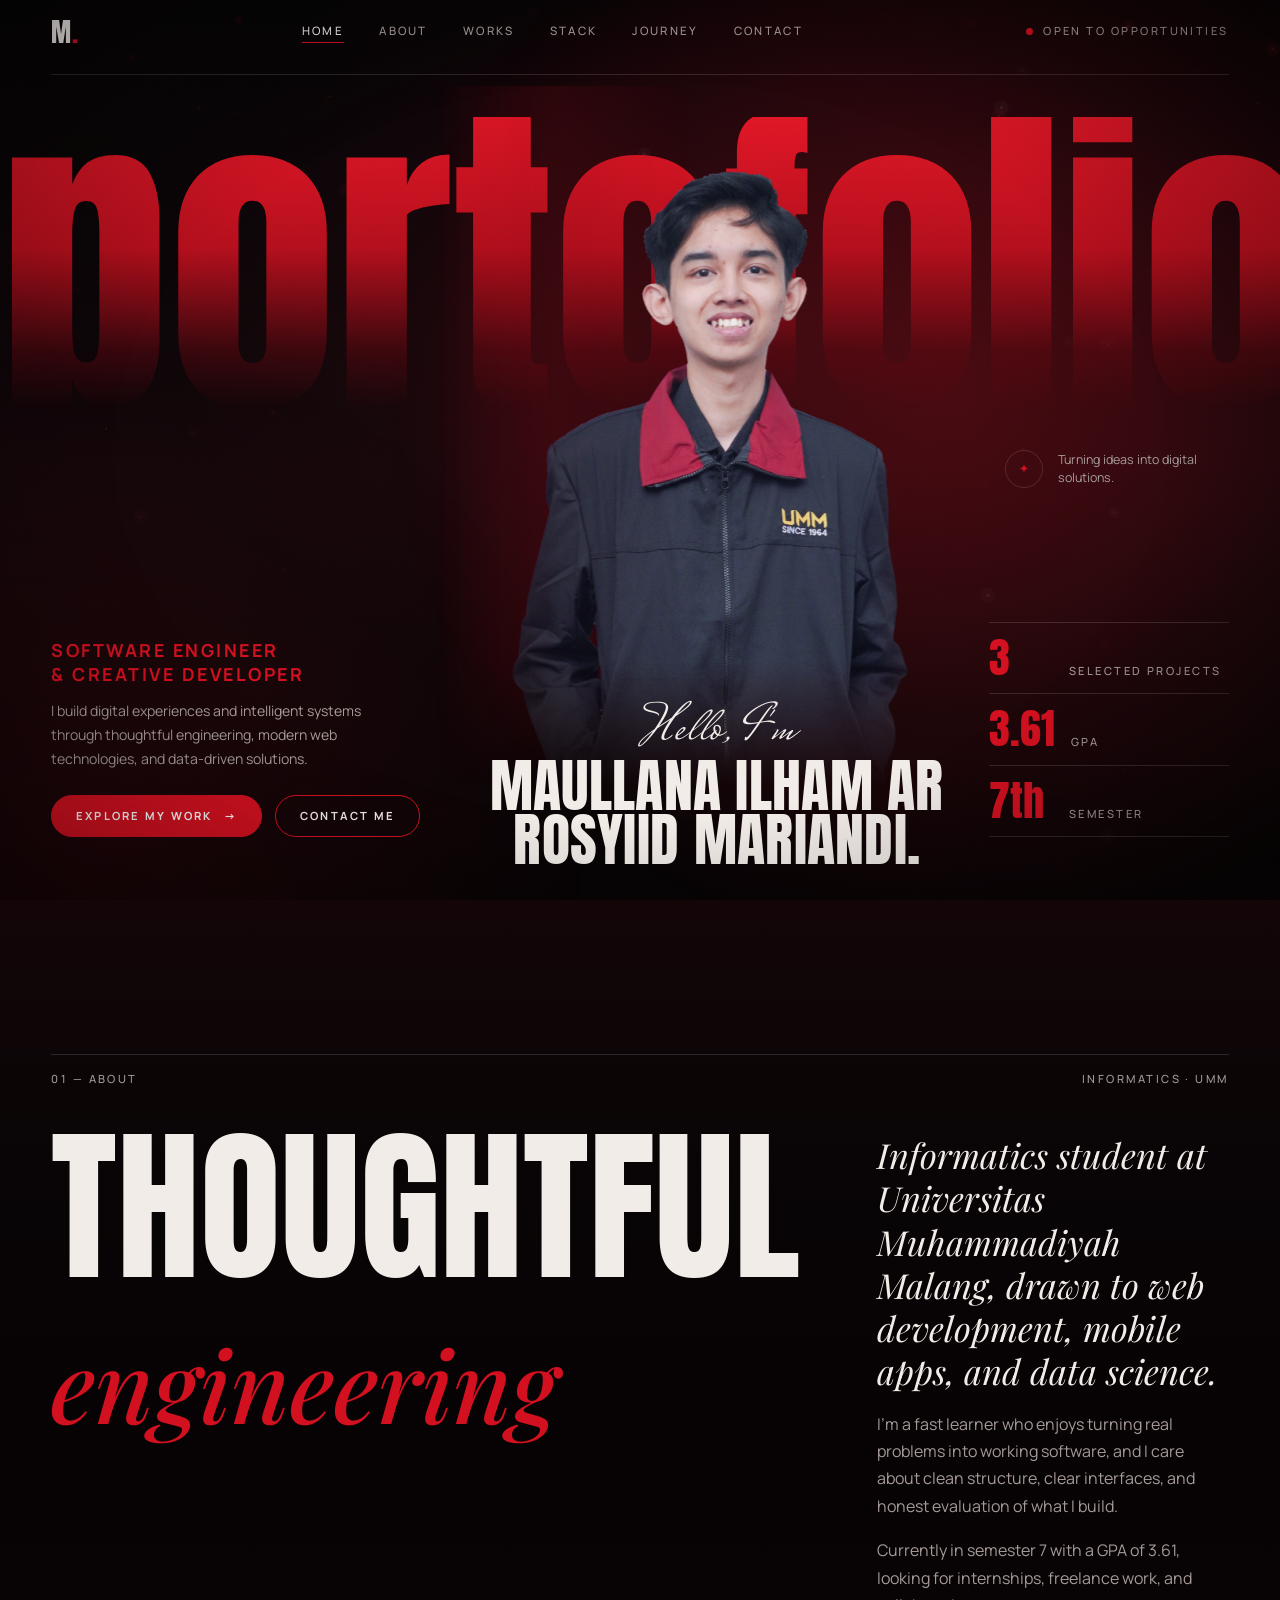
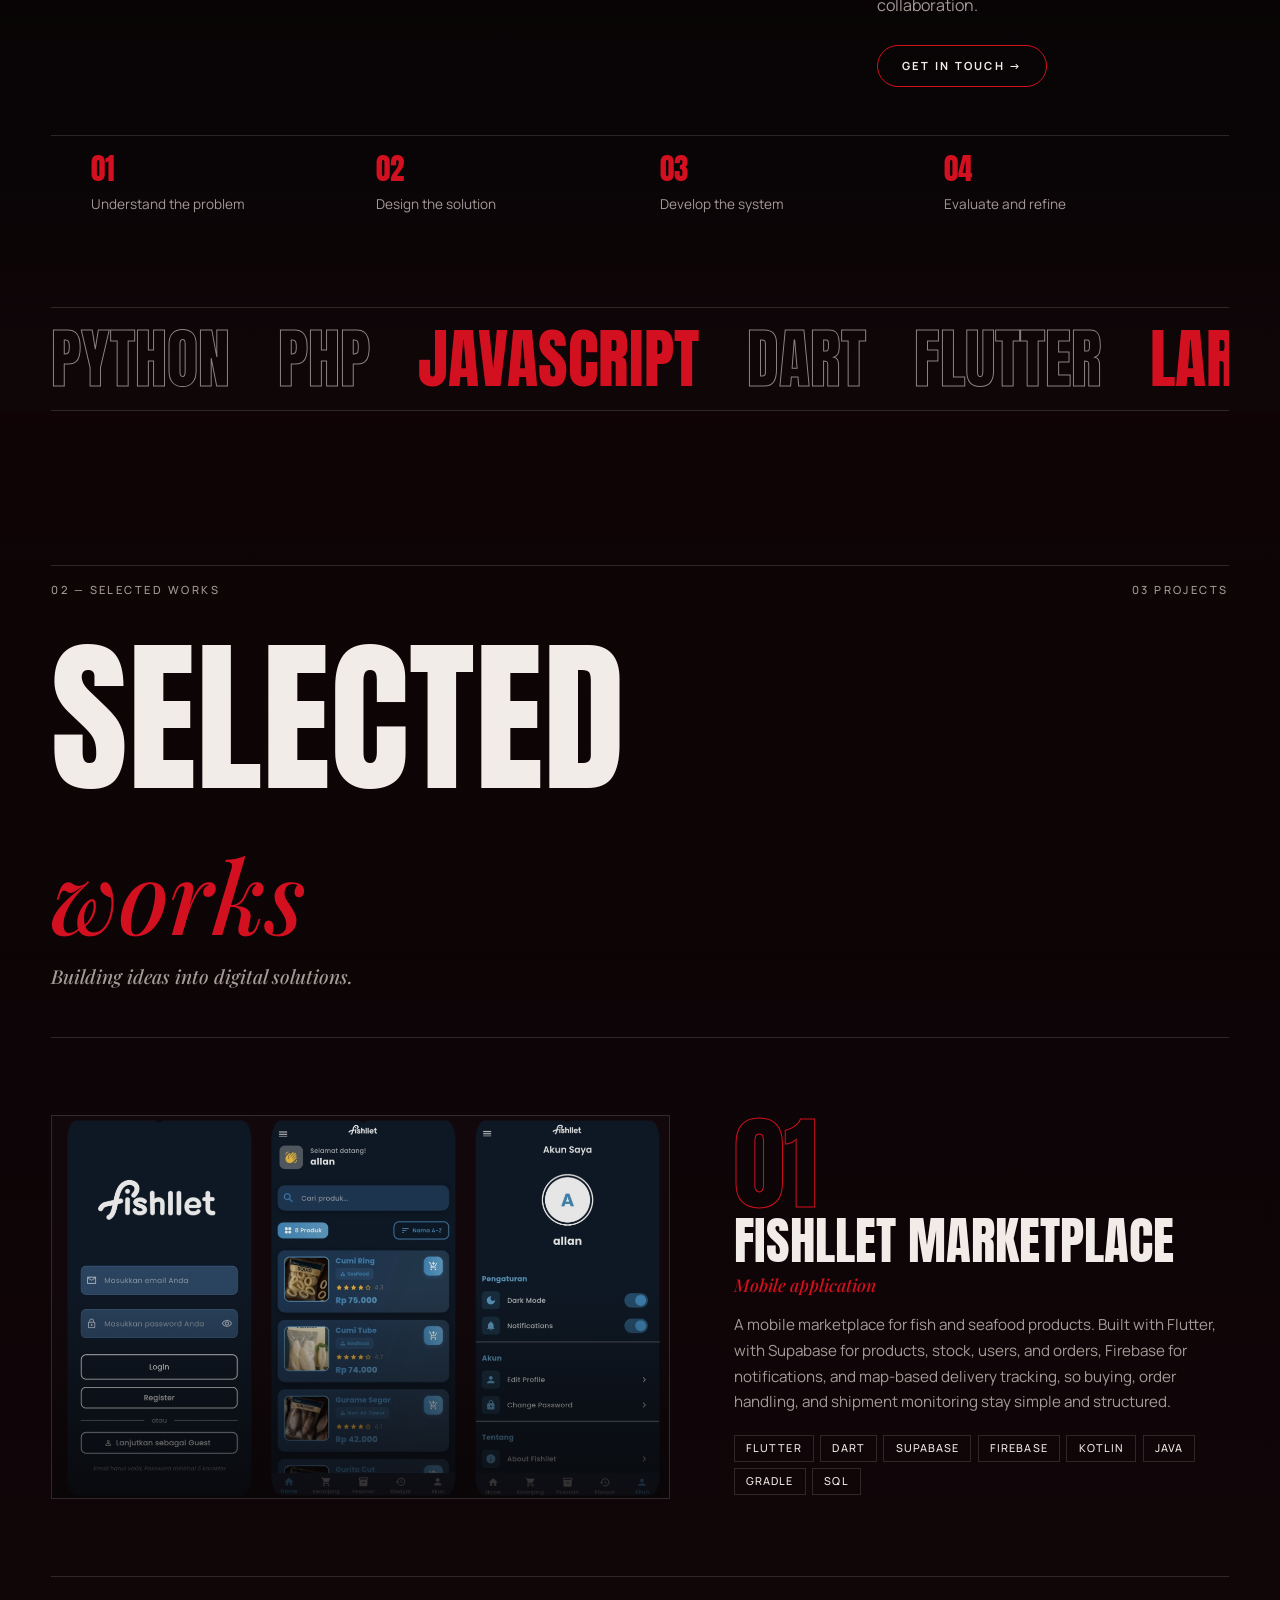
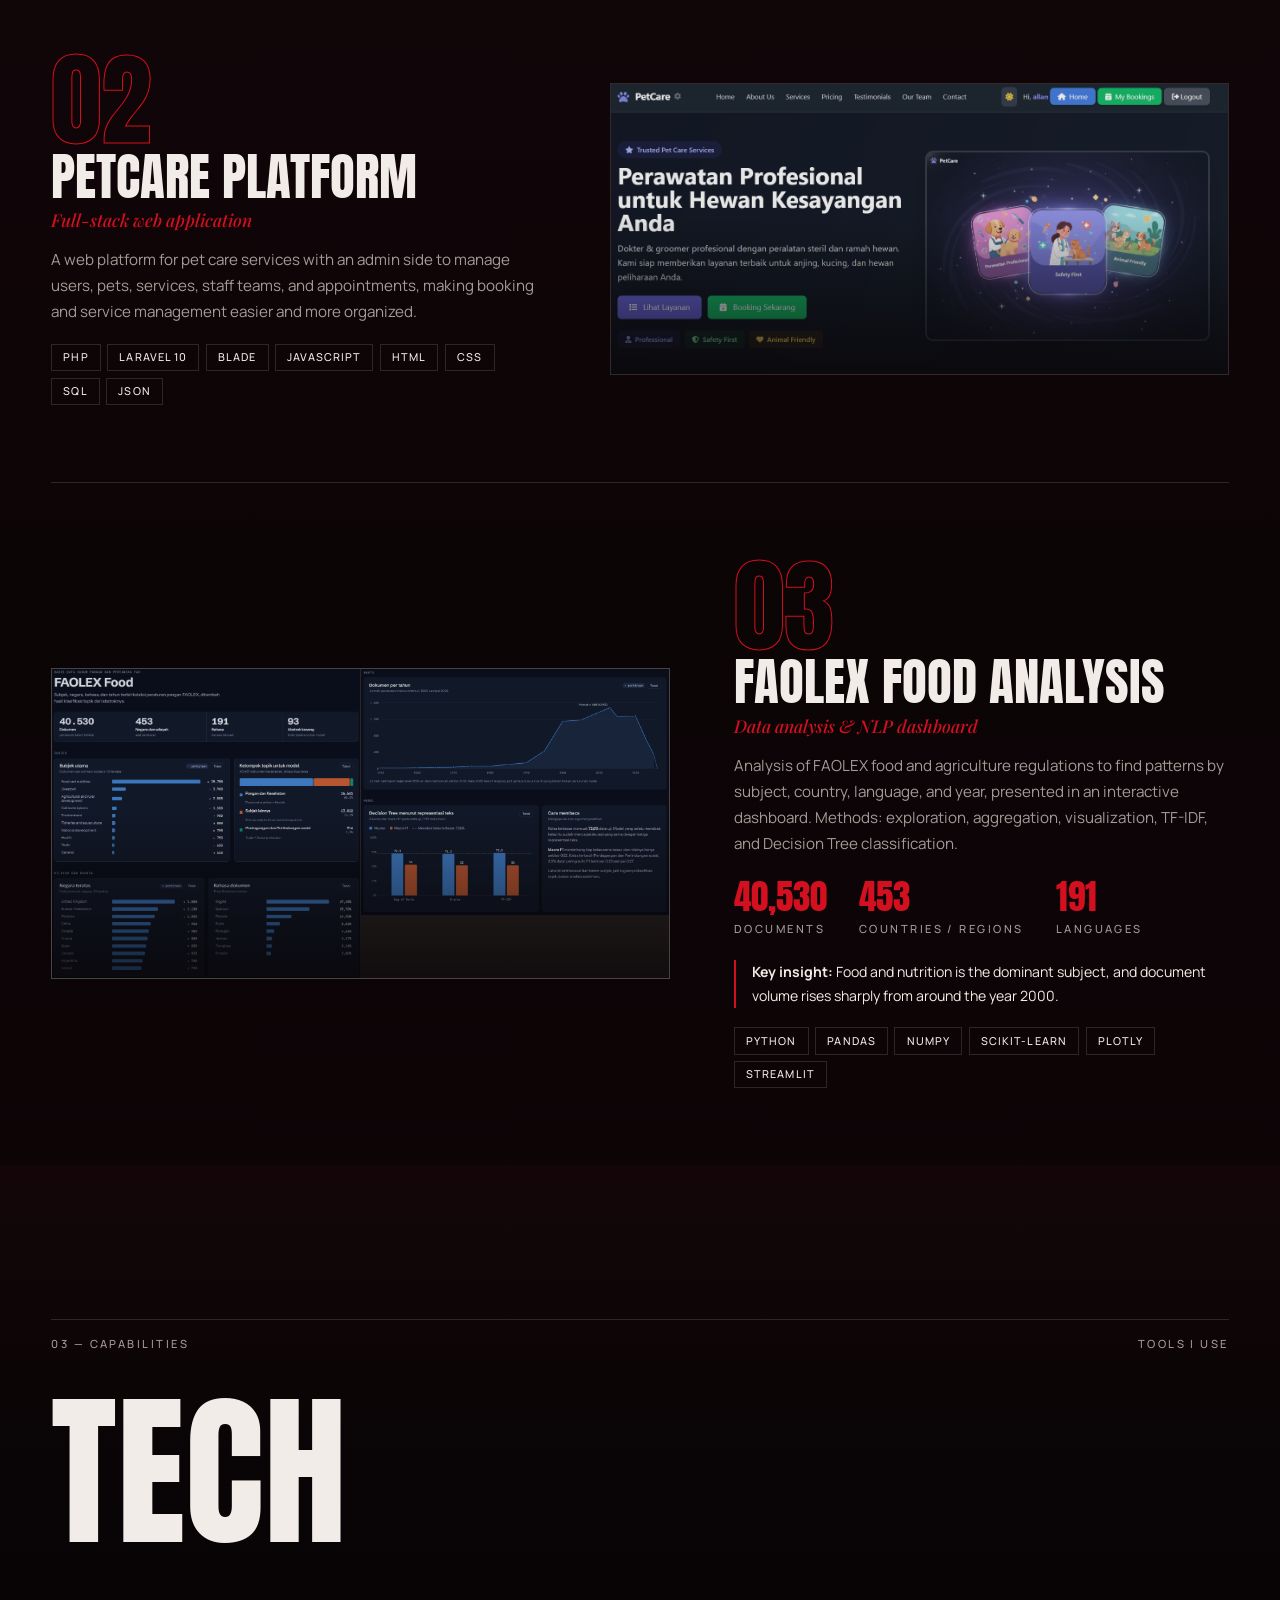
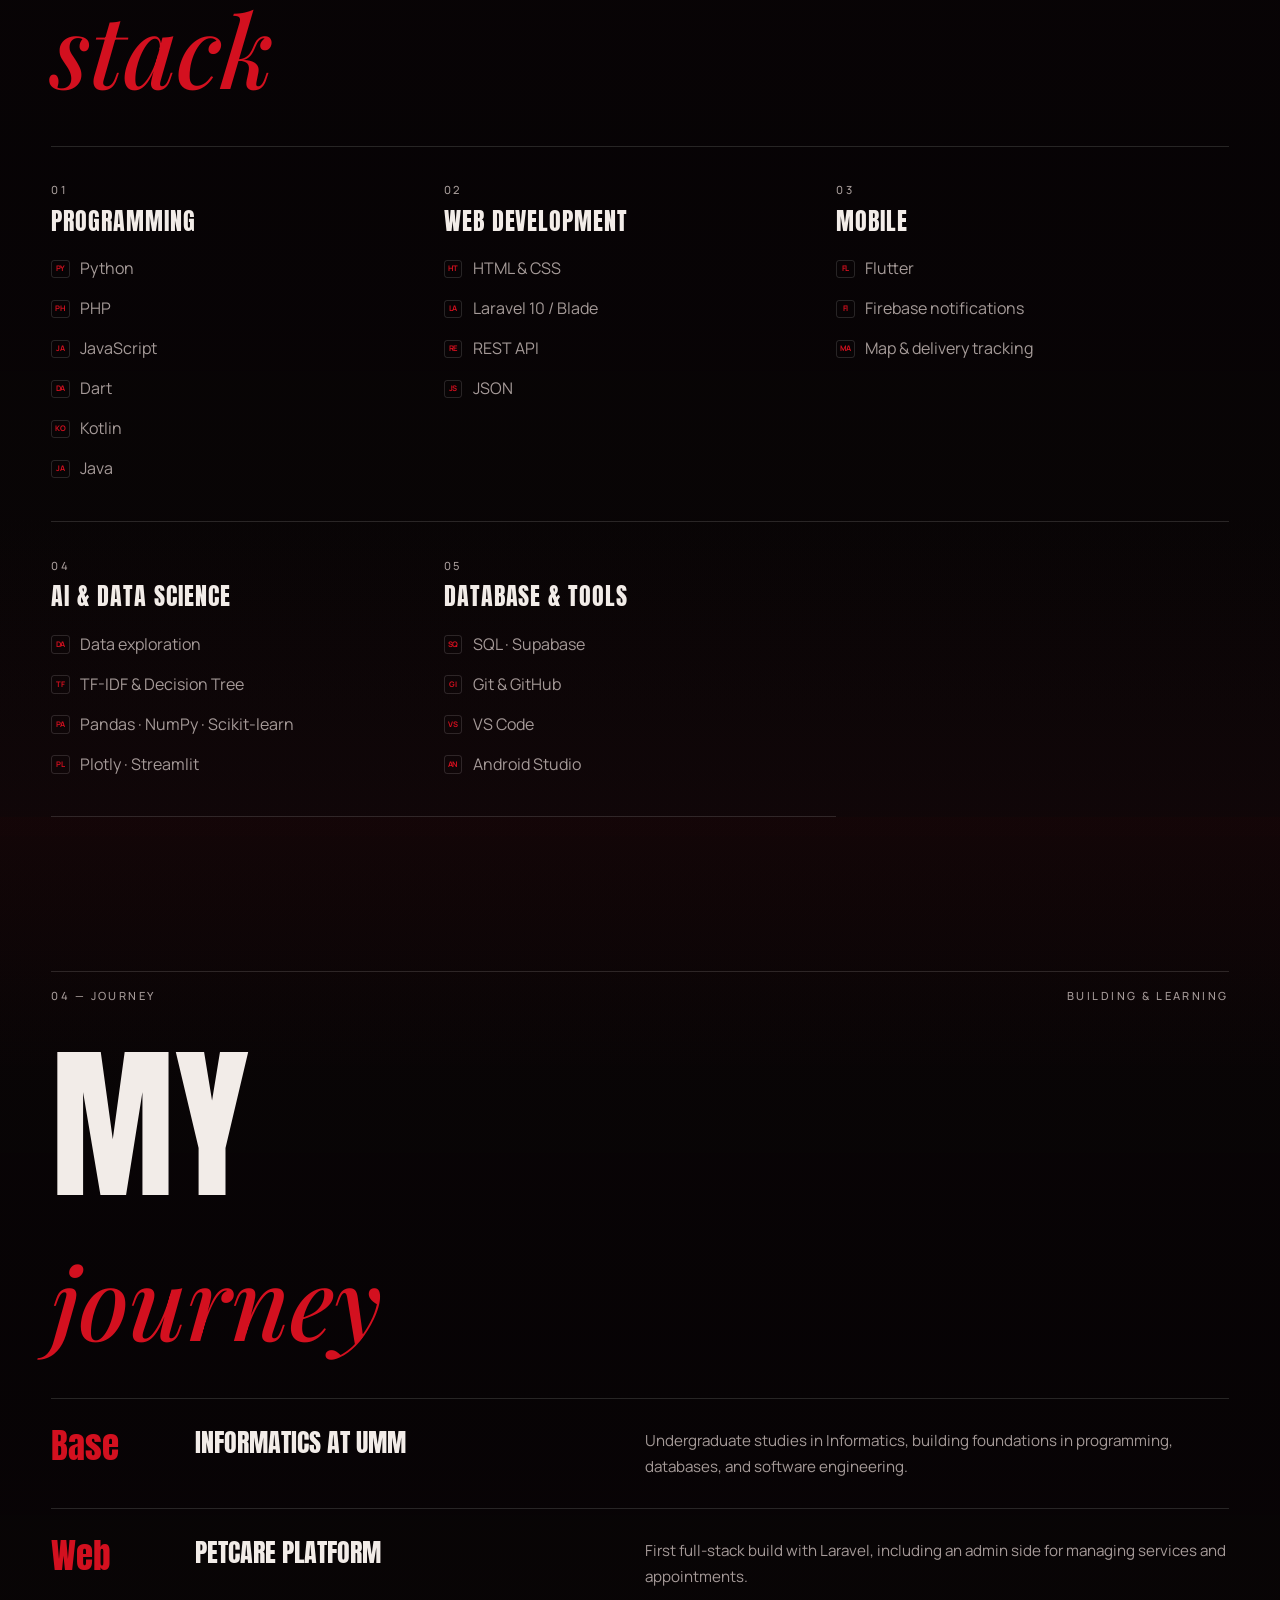
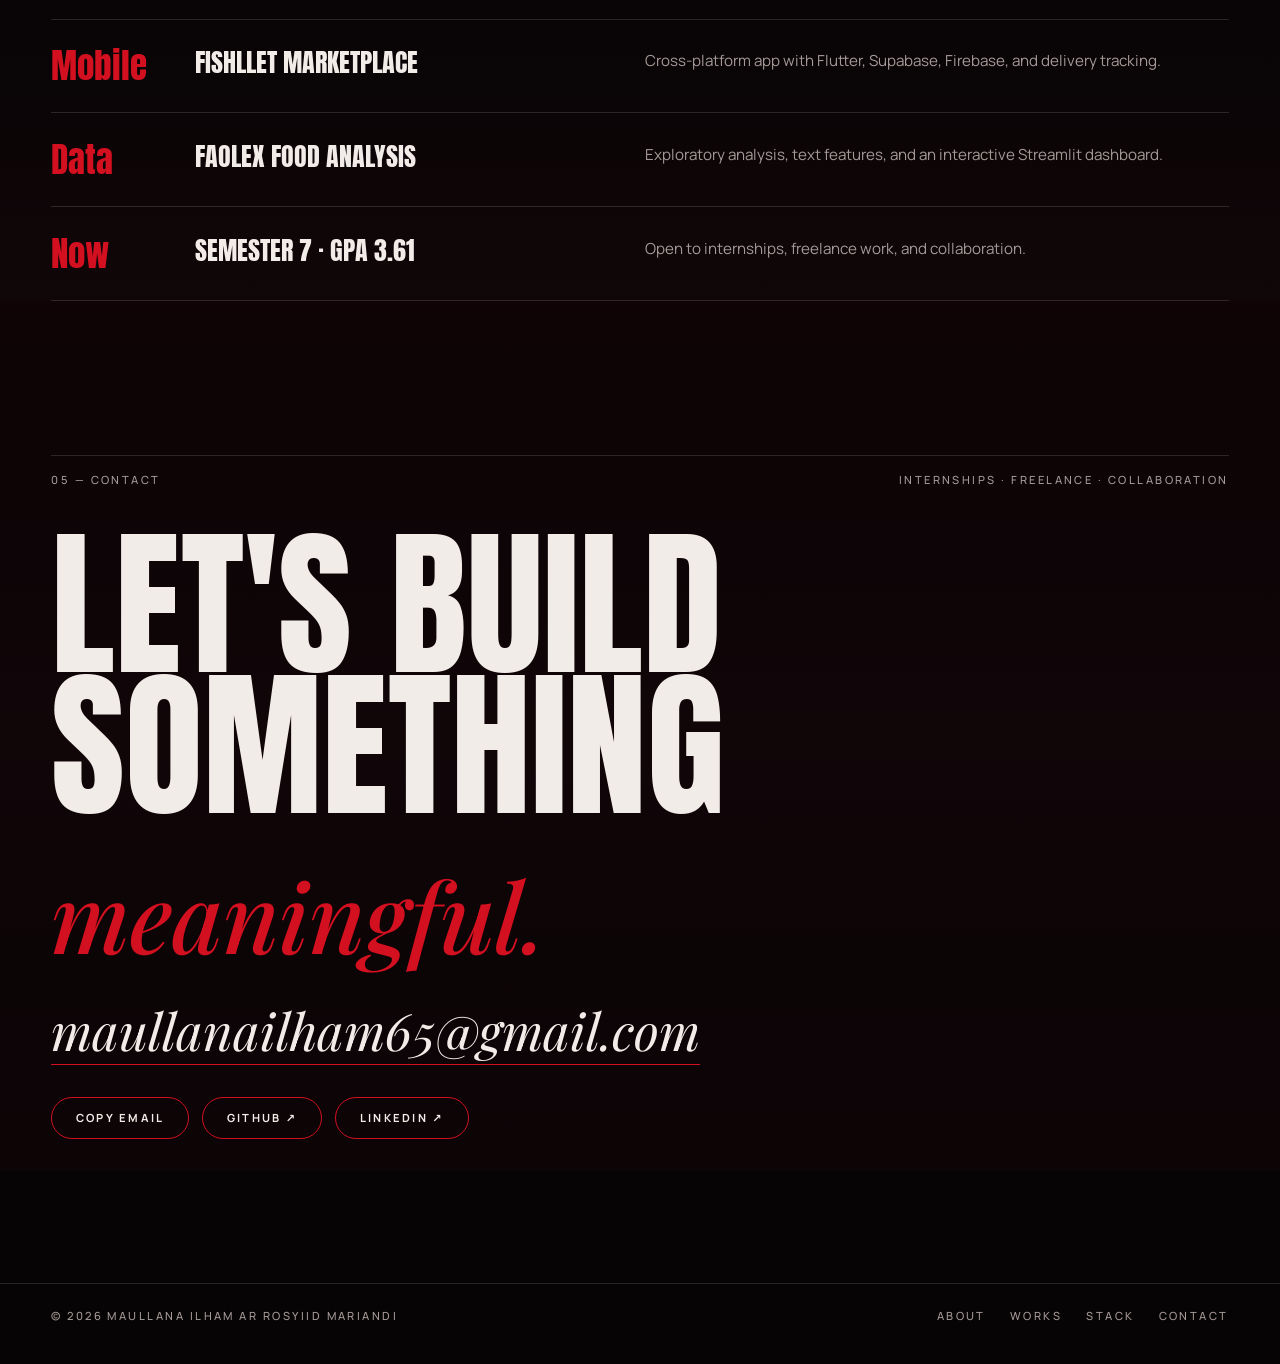
==== commit 5361836f: "Fix Number" ====
--- a/index.html
+++ b/index.html
@@ -145,7 +145,7 @@
 .about{display:grid;grid-template-columns:1fr 1.1fr;gap:clamp(2rem,6vw,6rem);align-items:start}
 .about .big{font:400 clamp(1.5rem,2.7vw,2.4rem)/1.25 var(--serif);font-style:italic;color:var(--ink)}
 .about p+p{margin-top:1.1rem;color:var(--muted)}
-.process{display:grid;grid-template-columns:repeat(4,1fr);gap:0;margin-top:3rem;border-top:1px solid var(--line)}
+.process{display:grid;grid-template-columns:repeat(4,1fr);gap:0;margin-top:3rem;border-top:1px solid var(--line);list-style:none}
 .process li{padding:1.2rem 1rem 0 0}.process b{font:400 1.8rem/1 var(--display);color:var(--red);display:block;margin-bottom:.4rem}
 .process span{font-size:.85rem;color:var(--muted)}
 .ticker{overflow:hidden;margin-top:clamp(3rem,7vw,6rem);border-block:1px solid var(--line);padding:1.2rem 0}
